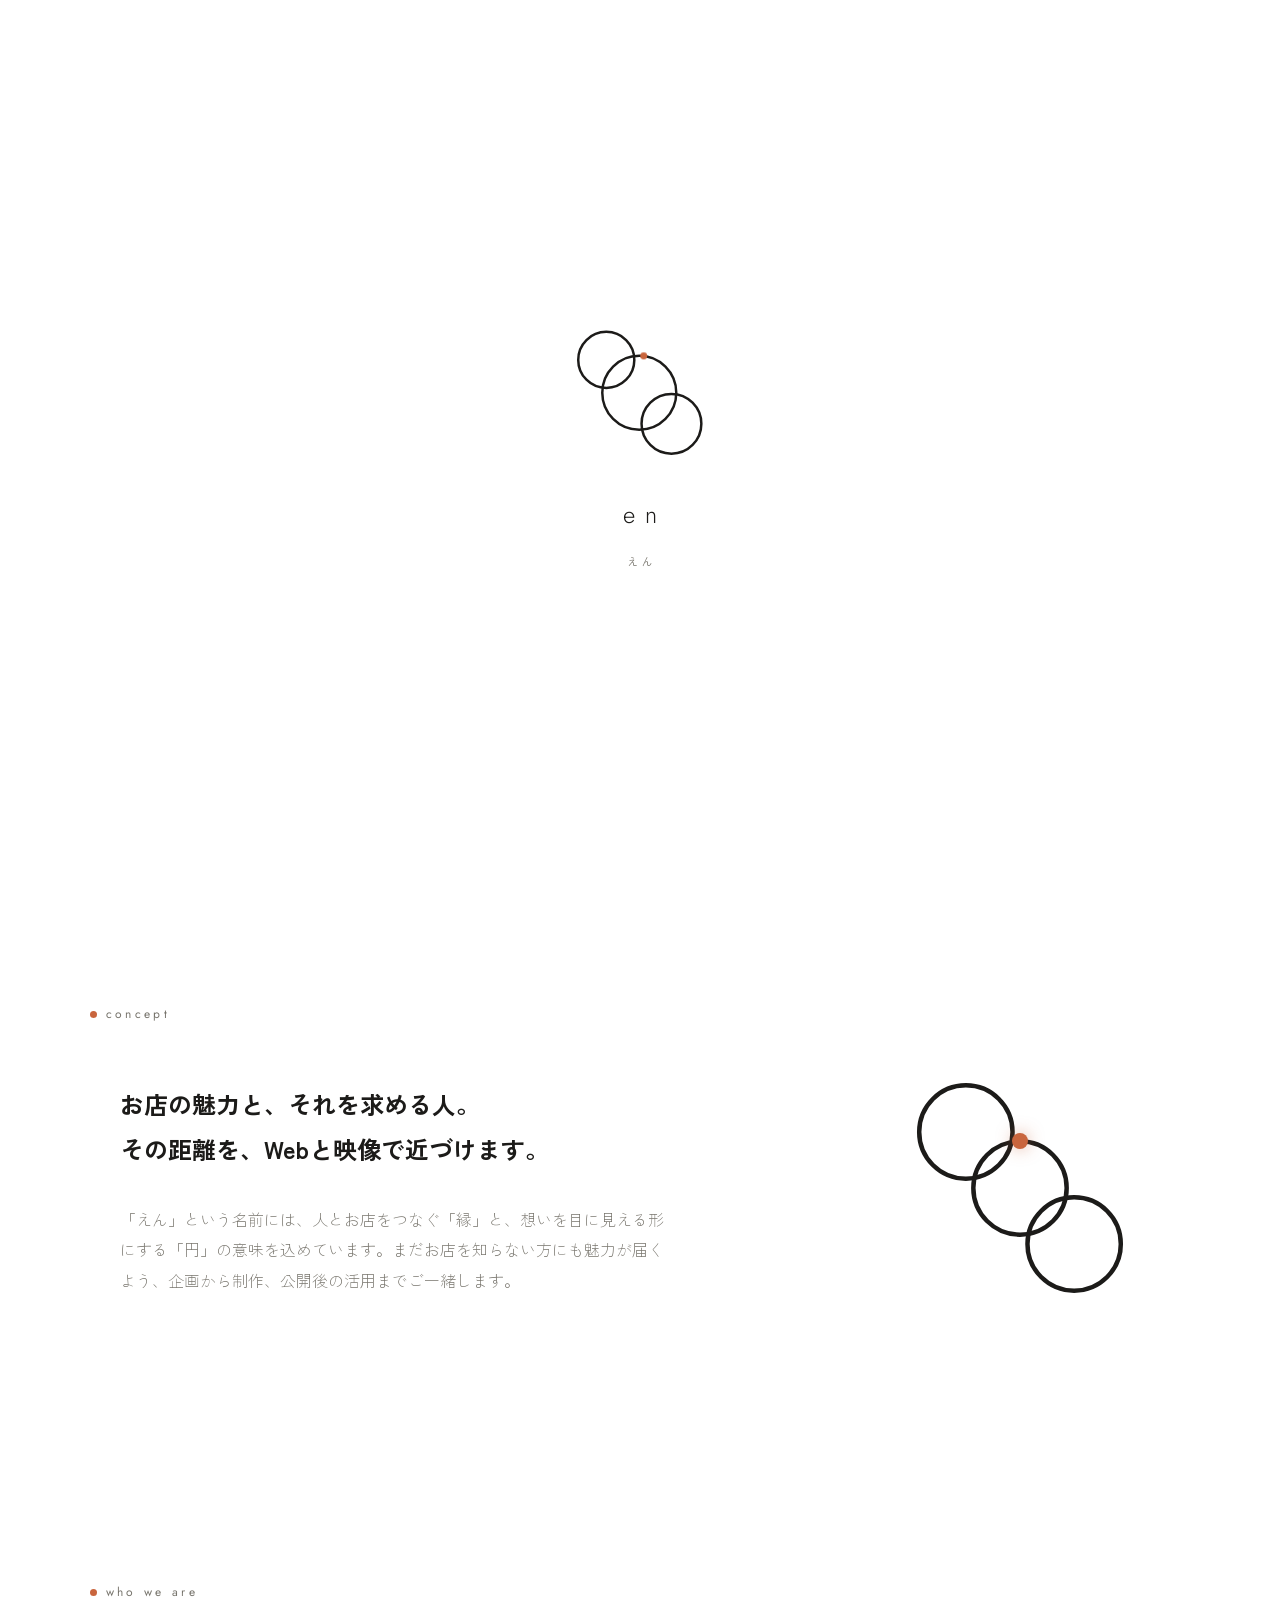
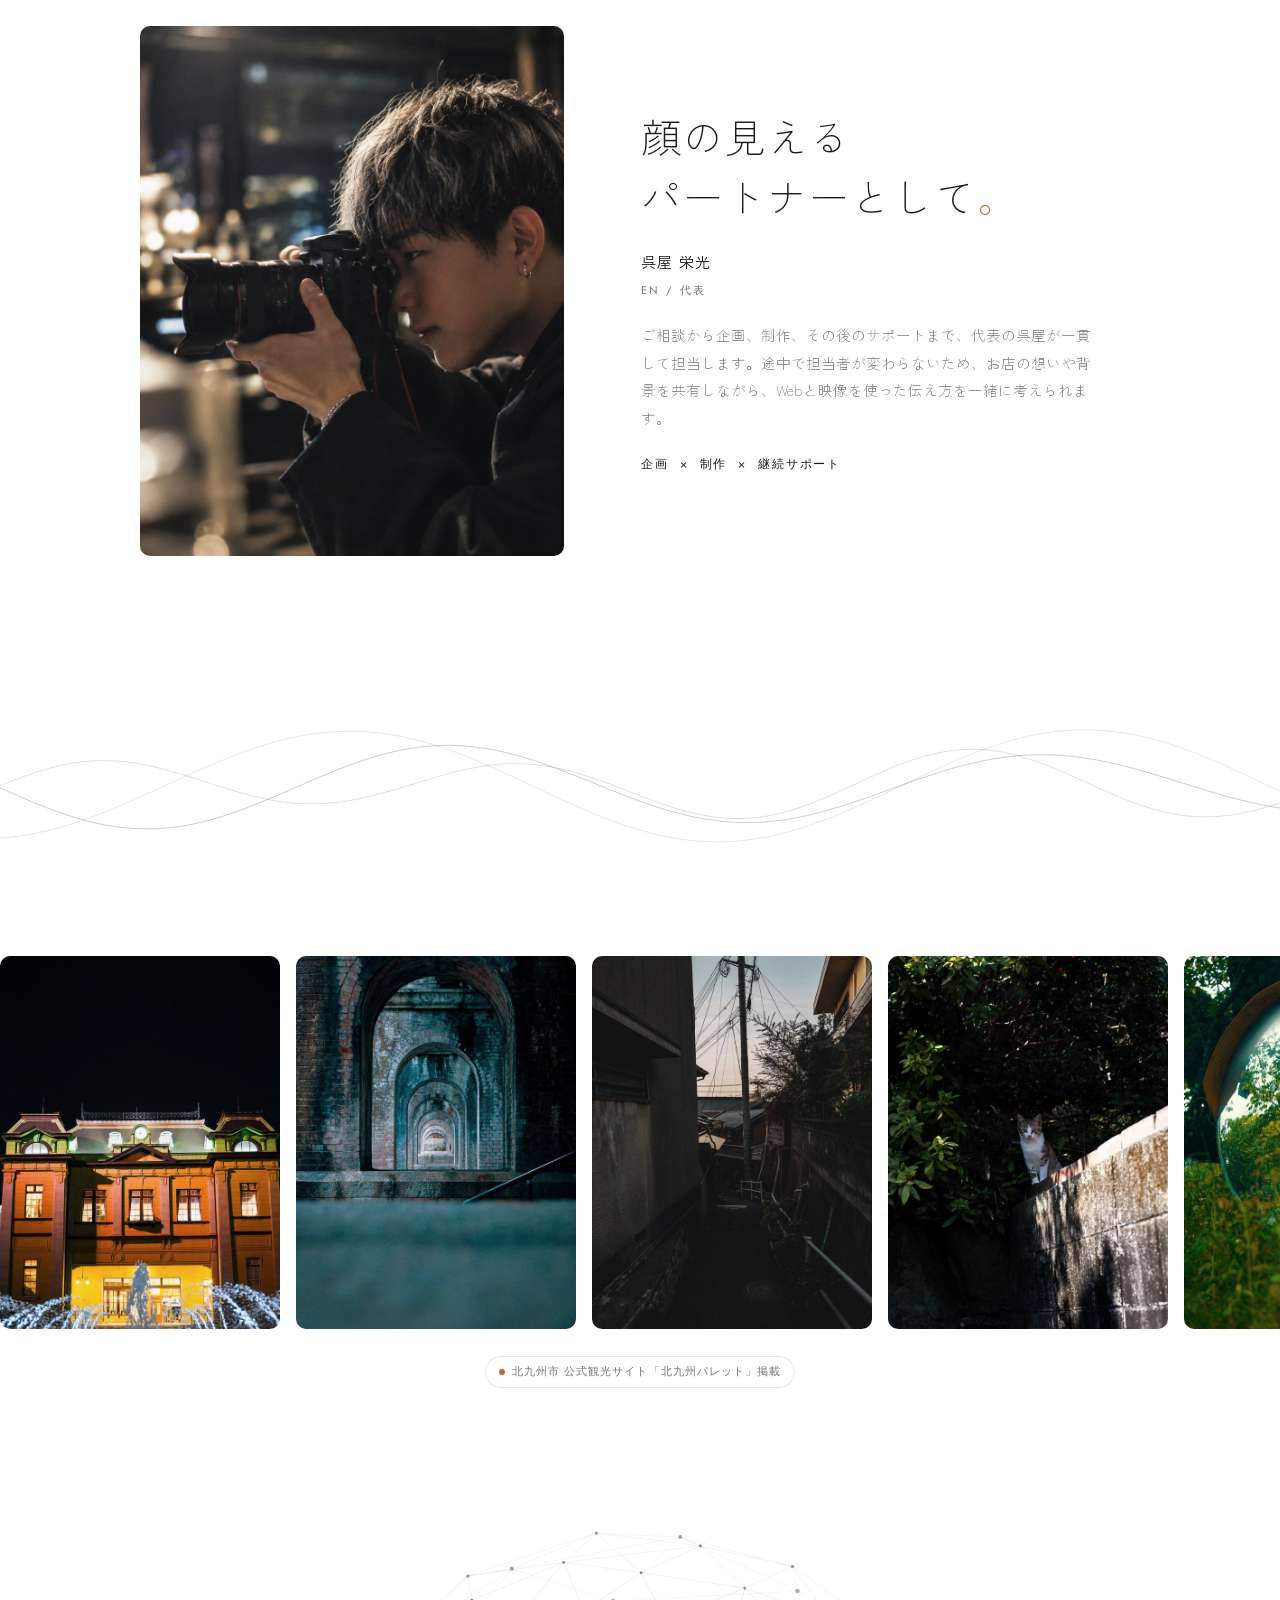
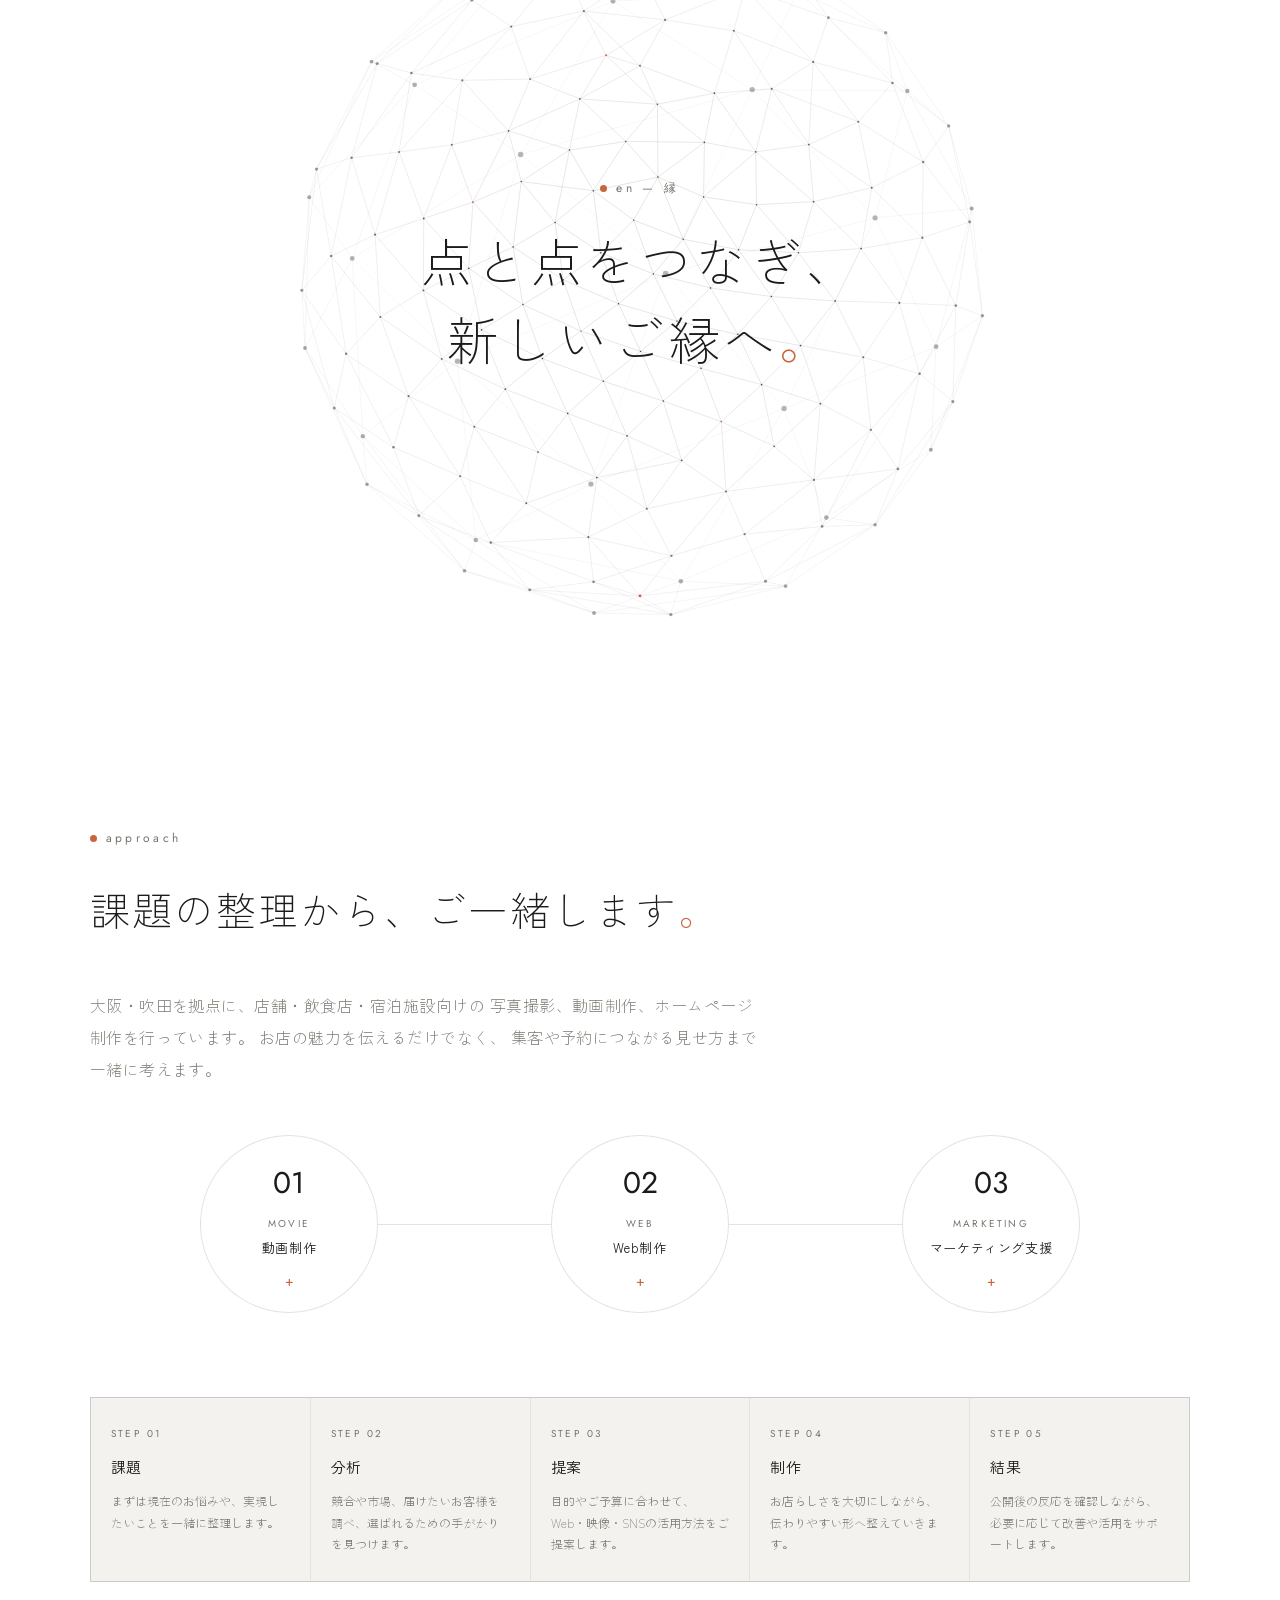
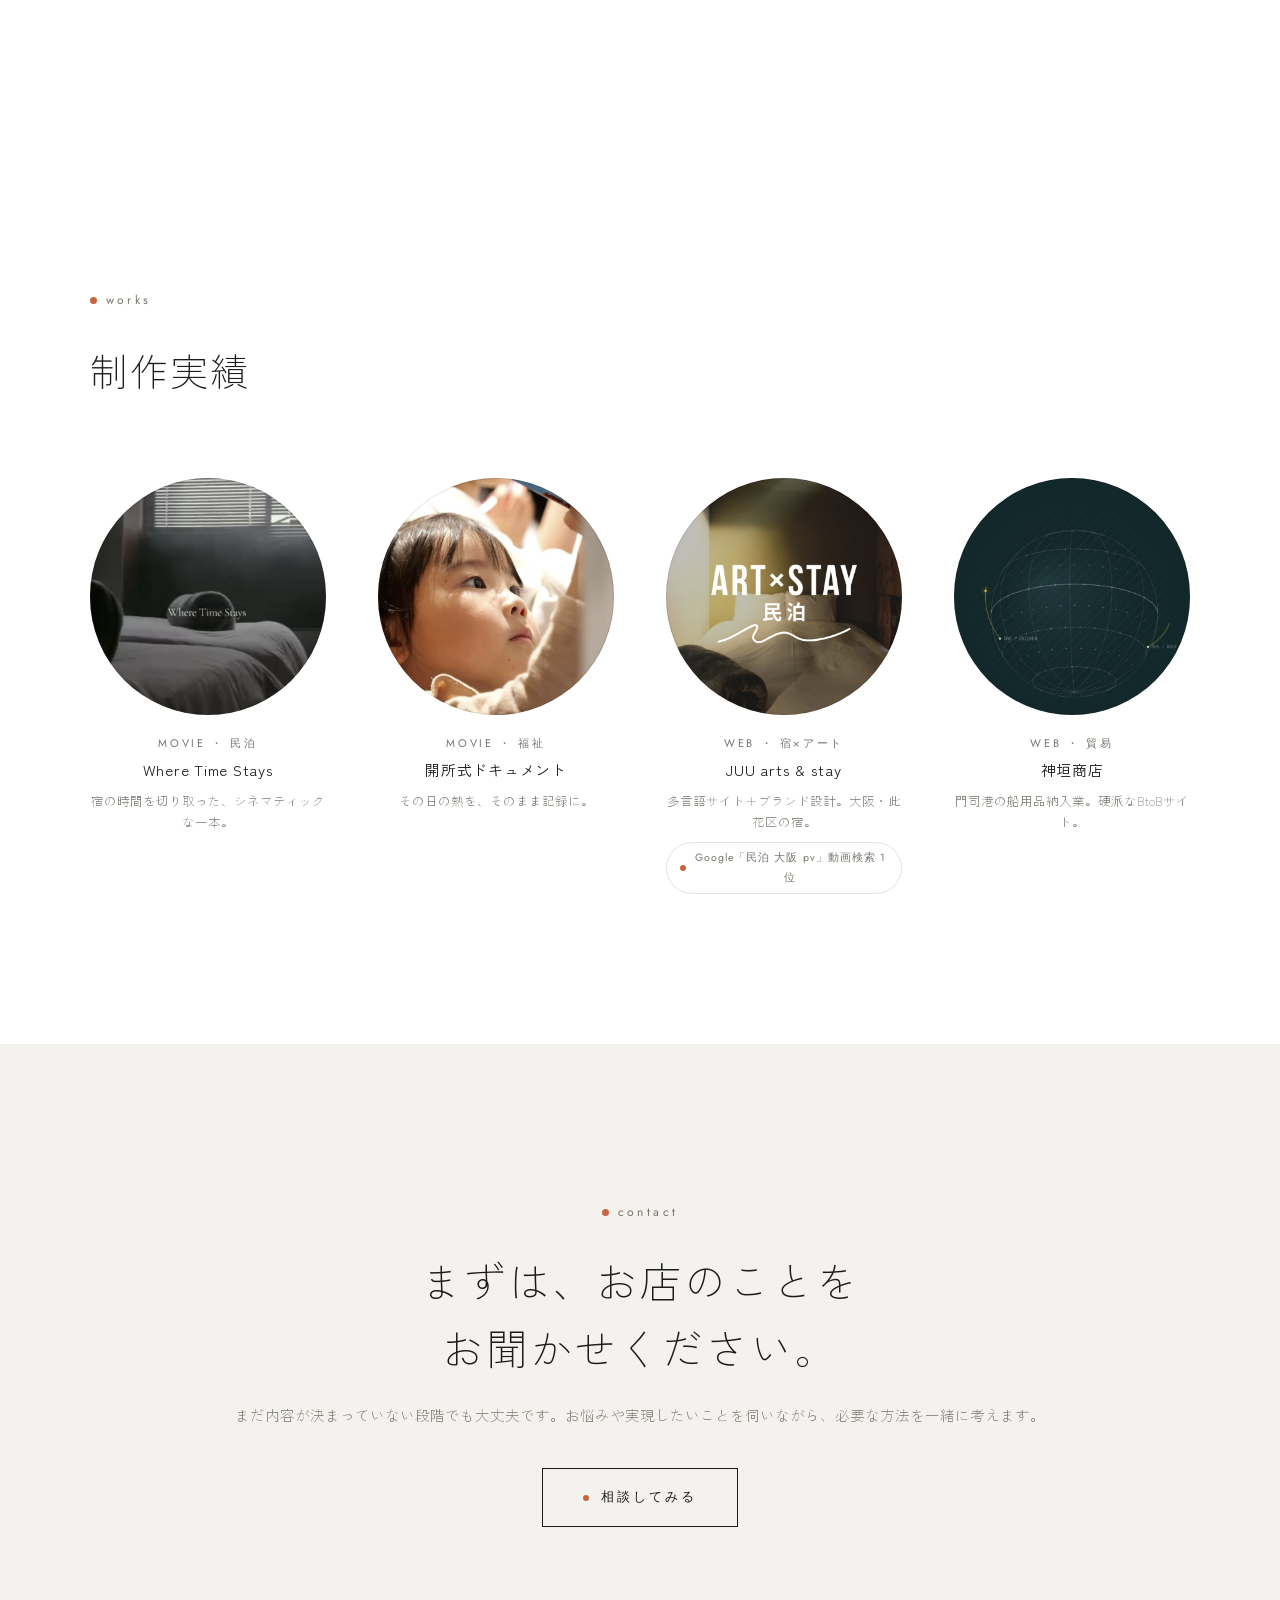
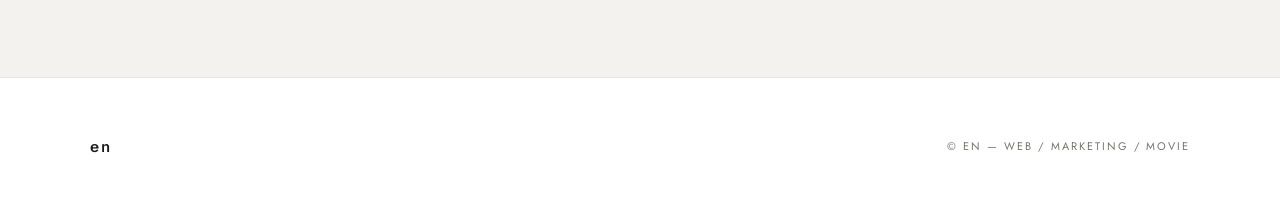
==== index.html @ ac433c4d "Remove canonical link from index.html Removed the canonical link from the HTML head." ====
<!DOCTYPE html>
<html lang="ja">
<head>
  <meta charset="UTF-8">
  <meta name="viewport" content="width=device-width, initial-scale=1.0">


<title>大阪の写真撮影・動画制作・Web制作｜えん</title>
<meta name="description" content="大阪・吹田を拠点に、店舗・飲食店・宿泊施設向けの写真撮影、動画制作、ホームページ制作を提供。企画から制作、集客につながるWeb・SNSの活用までサポートします。">
  <link rel="canonical" href="https://hello-en.com/">

  <!-- ▼ タブ・ホーム画面に出るアイコン（ロゴの円） -->
  <link rel="icon" href="favicon.ico" sizes="any">
  <link rel="icon" href="favicon.svg" type="image/svg+xml">
  <link rel="apple-touch-icon" href="apple-touch-icon.png">

  <!-- ▼ Google Fonts（Jost＝英字用 / Zen Kaku Gothic New＝日本語用）-->
  <link rel="preconnect" href="https://fonts.googleapis.com">
  <link rel="preconnect" href="https://fonts.gstatic.com" crossorigin>
  <link href="https://fonts.googleapis.com/css2?family=Jost:wght@300;400;500&family=Zen+Kaku+Gothic+New:wght@300;400;500&display=swap" rel="stylesheet">
  <link rel="stylesheet" href="css/style.css">
</head>

<body>

  <div class="op" id="op">
    <div class="op__inner">
      <svg class="op__mark" viewBox="-6 -6 264 261" aria-hidden="true">
        <circle class="op__c op__c1" cx="58.29"  cy="58.07"  r="56.30"/>
        <circle class="op__c op__c2" cx="124.54" cy="124.07" r="74.28"/>
        <circle class="op__c op__c3" cx="189.14" cy="186.35" r="60.03"/>
        <circle class="op__dot" cx="133.5" cy="50" r="7"/>
      </svg>
      <div class="op__name">en</div>
      <div class="op__jp">えん</div>
    </div>
  </div>


  <header class="nav" id="nav">
    <a href="#top" class="nav__brand">en</a>

    <!-- スマホ用のメニュー開閉ボタン（PCでは非表示）-->
    <button class="nav__toggle" id="toggle" aria-label="メニュー" aria-expanded="false">
      <svg viewBox="0 0 24 24" fill="none" stroke="currentColor" stroke-width="1.3">
        <path d="M3 7h18M3 12h18M3 17h18"/>
      </svg>
    </button>


    <nav class="nav__links" id="links">
      <a href="#top">Top</a>
      <a href="movie.html">Movie</a>
      <a href="web.html">Web</a>
      <a href="#works">Works</a>
      <a href="contact.html">Contact</a>
    </nav>
  </header>


  <section class="hero" id="top">
    <div class="hero__bg">

      <video class="hero__video" autoplay muted loop playsinline
             poster="img/poster.jpg" aria-label="山と霧の映像">
        <source src="en-bg.mp4" type="video/mp4">
      </video>

      <!-- 動画の上に敷く白レイヤー（濃さは style.css の --veil-* で調整）-->
      <div class="hero__scrim"></div>
    </div>

    <!-- ロゴの後ろにうっすら白い光を置いて、文字を読みやすくしています -->
    <div class="hero__veil" aria-hidden="true"></div>

    <!-- 中央のロゴとキャッチ -->
    <div class="hero__center">
      <img class="hero__logo" src="img/logo.png" alt="えん ロゴ">
      <div class="hero__tag">WEB<b>/</b>MARKETING<b>/</b>MOVIE</div>
    </div>

    <!-- 下部のスクロール案内（縦書き＋線を下りる点）-->
    <a class="hero__scroll" href="#concept" aria-label="下へスクロール">
      <span>Scroll Down</span><i aria-hidden="true"></i>
    </a>
  </section>



  <section class="sec concept reveal" id="concept">
    <span class="ey">concept</span>
    <div class="concept__grid">


      <div class="concept__inner">
        <h1>お店の魅力と、それを求める人。<br>その距離を、Webと映像で近づけます<span class="dot">。</span></h1>
        <p>「えん」という名前には、人とお店をつなぐ「縁」と、想いを目に見える形にする「円」の意味を込めています。まだお店を知らない方にも魅力が届くよう、企画から制作、公開後の活用までご一緒します。</p>
      </div>


      <div class="cmotif" aria-hidden="true">
        <svg class="cmotif__rings" viewBox="0 0 120 120" fill="none">
          <circle cx="31" cy="30" r="25" stroke="#1c1b19" stroke-width="2.4"/>
          <circle cx="60" cy="60" r="25" stroke="#1c1b19" stroke-width="2.4"/>
          <circle cx="89" cy="90" r="25" stroke="#1c1b19" stroke-width="2.4"/>
        </svg>
        <div class="cmotif__orbit"><span class="cmotif__sat"></span></div>
      </div>

    </div>
  </section>



  <section class="sec about reveal" id="about">
    <span class="ey">who we are</span>
    <div class="about__grid">
      <div class="about__photo"><img src="img/portrait.jpg" alt="えん 代表 呉屋栄光"></div>
      <div class="about__body">
        <h2>顔の見える<br>パートナーとして<span class="dot">。</span></h2>
        <div class="about__name">呉屋 栄光<small>en / 代表</small></div>
        <p>ご相談から企画、制作、その後のサポートまで、代表の呉屋が一貫して担当します。途中で担当者が変わらないため、お店の想いや背景を共有しながら、Webと映像を使った伝え方を一緒に考えられます。</p>
        <div class="about__tag">企画 &nbsp;×&nbsp; 制作 &nbsp;×&nbsp; 継続サポート</div>
      </div>
    </div>
  </section>



  <div class="wave" aria-hidden="true">
    <canvas class="wave__canvas"></canvas>
  </div>



  <section class="marquee" aria-label="制作の風景">
    <div class="marquee__track">
      <!-- 1周目 -->
      <div class="marquee__item"><img src="img/g1.jpg" alt=""></div>
      <div class="marquee__item"><img src="img/g2.jpg" alt=""></div>
      <div class="marquee__item"><img src="img/g3.jpg" alt=""></div>
      <div class="marquee__item"><img src="img/g4.jpg" alt=""></div>
      <div class="marquee__item"><img src="img/g5.jpg" alt=""></div>
      <div class="marquee__item"><img src="img/g6.jpg" alt=""></div>
      <!-- 2周目（1周目と同じ並び。繋ぎ目を消すため）-->
      <div class="marquee__item" aria-hidden="true"><img src="img/g1.jpg" alt=""></div>
      <div class="marquee__item" aria-hidden="true"><img src="img/g2.jpg" alt=""></div>
      <div class="marquee__item" aria-hidden="true"><img src="img/g3.jpg" alt=""></div>
      <div class="marquee__item" aria-hidden="true"><img src="img/g4.jpg" alt=""></div>
      <div class="marquee__item" aria-hidden="true"><img src="img/g5.jpg" alt=""></div>
      <div class="marquee__item" aria-hidden="true"><img src="img/g6.jpg" alt=""></div>
    </div>
    <p class="marquee__note"><span class="badge">北九州市 公式観光サイト「北九州パレット」掲載</span></p>
  </section>



  <section class="orb" id="orb">
    <canvas class="orb__canvas" id="globe-canvas" aria-hidden="true"></canvas>
    <div class="orb__copy">
      <span class="ey">en — 縁</span>
      <h2>点と点をつなぎ、<br>新しいご縁へ<span class="dot">。</span></h2>
    </div>
  </section>



  <section class="sec approach" id="service">
    <span class="ey">approach</span>
    <h2 class="approach__title">課題の整理から、ご一緒します<span class="dot">。</span></h2>
<p class="approach__lead">
  大阪・吹田を拠点に、店舗・飲食店・宿泊施設向けの
  写真撮影、動画制作、ホームページ制作を行っています。
  お店の魅力を伝えるだけでなく、
  集客や予約につながる見せ方まで一緒に考えます。
</p>
    <div class="nodes">
      <span class="nodes__dot" aria-hidden="true"></span>
      <a class="node reveal" href="movie.html">
        <span class="node__num">01</span><span class="node__cat">Movie</span>
        <span class="node__jp">動画制作</span><span class="node__plus">+</span>
      </a>
      <a class="node reveal" href="web.html">
        <span class="node__num">02</span><span class="node__cat">Web</span>
        <span class="node__jp">Web制作</span><span class="node__plus">+</span>
      </a>
      <a class="node reveal" href="web.html#strategy">
        <span class="node__num">03</span><span class="node__cat">Marketing</span>
        <span class="node__jp">マーケティング支援</span><span class="node__plus">+</span>
      </a>
    </div>

    <ol class="steps">
      <li class="step reveal"><div class="n">STEP 01</div><h4>課題</h4><p>まずは現在のお悩みや、実現したいことを一緒に整理します。</p></li>
      <li class="step reveal"><div class="n">STEP 02</div><h4>分析</h4><p>競合や市場、届けたいお客様を調べ、選ばれるための手がかりを見つけます。</p></li>
      <li class="step reveal"><div class="n">STEP 03</div><h4>提案</h4><p>目的やご予算に合わせて、Web・映像・SNSの活用方法をご提案します。</p></li>
      <li class="step reveal"><div class="n">STEP 04</div><h4>制作</h4><p>お店らしさを大切にしながら、伝わりやすい形へ整えていきます。</p></li>
      <li class="step reveal"><div class="n">STEP 05</div><h4>結果</h4><p>公開後の反応を確認しながら、必要に応じて改善や活用をサポートします。</p></li>
    </ol>
  </section>


  <section class="sec works" id="works">
    <div class="works__head">
      <div>
        <span class="ey">works</span>
        <h2>制作実績</h2>
      </div>
    </div>

    <div class="works__grid">

      <a class="work reveal" href="https://www.instagram.com/reel/DYZbCiRS4nU/" target="_blank" rel="noopener">
        <div class="work__circle"><img src="img/work-minpaku.jpg" alt="民泊のプロモーション動画"></div>
        <div class="work__cat">Movie ・ 民泊</div>
        <div class="work__name">Where Time Stays</div>
        <div class="work__desc">宿の時間を切り取った、シネマティックな一本。</div>
      </a>

      <a class="work reveal" href="https://youtu.be/qF0RYDnBKLI" target="_blank" rel="noopener">
        <div class="work__circle"><img src="img/work-welfare.jpg" alt="福祉事業所の開所式ドキュメント"></div>
        <div class="work__cat">Movie ・ 福祉</div>
        <div class="work__name">開所式ドキュメント</div>
        <div class="work__desc">その日の熱を、そのまま記録に。</div>
      </a>

      <!-- ↓ 公開サイトのURLに書き換え -->
      <a class="work reveal" href="works/juu/index.html" target="_blank" rel="noopener">
        <div class="work__circle"><img src="img/work-juu.jpg" alt="JUU arts & stay のWebサイト"></div>
        <div class="work__cat">Web ・ 宿×アート</div>
        <div class="work__name">JUU arts &amp; stay</div>
        <div class="work__desc">多言語サイト＋ブランド設計。大阪・此花区の宿。</div>
        <div class="badge">Google「民泊 大阪 pv」動画検索 1位</div>
      </a>

      <!-- 実案件ページ（en-site内 works/ に収録）-->
      <a class="work reveal" href="works/kamigaki/index.html" target="_blank" rel="noopener">
        <div class="work__circle"><img src="img/work-kamigaki.jpg" alt="神垣商店のWebサイト"></div>
        <div class="work__cat">Web ・ 貿易</div>
        <div class="work__name">神垣商店</div>
        <div class="work__desc">門司港の船用品納入業。硬派なBtoBサイト。</div>
      </a>

    </div>
  </section>



  <section class="sec contact" id="contact">
    <span class="ey" style="justify-content:center">contact</span>
    <h2>まずは、お店のことを<br>お聞かせください。</h2>
    <p>まだ内容が決まっていない段階でも大丈夫です。お悩みや実現したいことを伺いながら、必要な方法を一緒に考えます。</p>
    <a class="cbtn" href="contact.html"><i aria-hidden="true"></i>相談してみる</a>
  </section>



  <footer class="foot">
    <span class="foot__brand">en</span>
    <small>© en — web / marketing / movie</small>
  </footer>


  <!-- ▼ 動き（メニュー・スクロール演出・動画再生）はすべて js/script.js -->
  <script src="js/script.js"></script>

  <!-- ページトップへ戻る（少しスクロールすると右下に出ます）-->
  <a href="#top" id="page-top" aria-label="ページの先頭へ戻る">
    <svg viewBox="0 0 24 24" aria-hidden="true"><path d="M12 19V5M5 12l7-7 7 7"/></svg>
  </a>

  <script src="js/motion.js"></script>

</body>
</html>
---- css/style.css ----
@charset "utf-8";
/* =========================================================
   えん en — スタイルシート（見た目の設定）

   ◆ まず触るならここ → 下の「2. 変数」ブロック
     色・余白・白レイヤーの濃さを、数値ひとつで全体に反映できます。
   ========================================================= */


/* ---------------------------------------------------------
   1. リセット（ブラウザごとの初期の余白などを揃える）
   --------------------------------------------------------- */
*, *::before, *::after {
  margin: 0;
  padding: 0;
  box-sizing: border-box;   /* 幅の計算に余白・線を含める（レイアウトが崩れにくい）*/
}
html { scroll-behavior: smooth; }          /* メニューをクリックした時ぬるっと移動 */
body { -webkit-font-smoothing: antialiased; overflow-x: hidden; }
img, video { display: block; max-width: 100%; }
a { color: inherit; text-decoration: none; }


/* ---------------------------------------------------------
   2. 変数（色・フォント・調整ノブ）★ここを変えると全体が変わる
   --------------------------------------------------------- */
:root {
  /* 色 */
  --ink:    #1c1b19;              /* 文字の黒（少し温かい黒）*/
  --muted:  #77746c;              /* 補足テキストの灰色 */
  --paper:  #ffffff;              /* 白い背景 */
  --mist:   #f3f2ee;             /* うすいベージュ（セクションの背景）*/
  --accent: #c9653d;             /* ロゴの柿色（アクセント。サイトで1色だけ使う）*/
  --line:   rgba(28,27,25,.12);  /* 細い区切り線の色 */

  /* フォント */
  --jp: "Zen Kaku Gothic New", system-ui, sans-serif;  /* 日本語 */
  --lt: "Jost", system-ui, sans-serif;                 /* 英字（細くて上品）*/

  /* ヒーロー動画の上に敷く「白レイヤー」の濃さ（0〜1。上げるほど白く霞む）*/
  --veil-edge: .58;   /* 画面の上下（メニュー・スクロール付近を白く）*/
  --veil-mid:  .24;   /* 画面の中央（映像を見せたいので薄め）*/

  --nav-h: 76px;      /* ヘッダーの高さ */
}

/* 本文の基本設定 */
body {
  font-family: var(--jp);
  color: var(--ink);
  background: var(--paper);
  line-height: 1.9;
}


/* ---------------------------------------------------------
   3. ヘッダー（メニュー）
      通常は透明。スクロールすると .is-solid が付いて白帯になる（script.js）
   --------------------------------------------------------- */
.nav {
  position: fixed; inset: 0 0 auto 0;   /* 画面上部に固定 */
  height: var(--nav-h);
  z-index: 50;
  display: flex; align-items: center; justify-content: space-between;
  padding: 0 clamp(20px, 5vw, 56px);    /* 左右の余白（画面幅に応じて変化）*/
  transition: background .5s ease, box-shadow .5s ease;
}
.nav.is-solid {                          /* スクロール後の白帯 */
  background: rgba(255,255,255,.92);
  box-shadow: 0 1px 0 var(--line);
  backdrop-filter: blur(8px);
}
.nav__brand {
  font-family: var(--lt);
  font-weight: 500; font-size: 19px; letter-spacing: .14em;
}
.nav__links { display: flex; align-items: center; gap: clamp(20px, 3vw, 40px); }
.nav__links a {
  font-family: var(--lt);
  font-size: 12.5px; letter-spacing: .18em; text-transform: uppercase;
  position: relative; padding: 6px 0;
}
/* リンクにマウスを乗せると柿色の下線が伸びる */
.nav__links a::after {
  content: ""; position: absolute; left: 0; bottom: 0;
  width: 0; height: 1px; background: var(--accent);
  transition: width .35s ease;
}
.nav__links a:hover::after,
.nav__links a:focus-visible::after { width: 100%; }

/* スマホ用メニューボタン（PCでは非表示。実際の表示切替は一番下の @media）*/
.nav__toggle {
  display: none; background: none; border: 0; cursor: pointer;
  color: var(--ink); width: 30px; height: 30px;
}
.nav__toggle svg { width: 26px; height: 26px; }


/* ---------------------------------------------------------
   4. ヒーロー（全画面の動画エリア）
   --------------------------------------------------------- */
.hero {
  position: relative;
  height: 100svh; min-height: 560px;    /* 画面の高さいっぱい */
  display: flex; align-items: center; justify-content: center;
  overflow: hidden;                     /* はみ出した動画を切り取る */
}
/* 背景の入れ物。動画が出るまでは poster.jpg を表示 */
.hero__bg {
  position: absolute; inset: 0; z-index: 0; overflow: hidden;
  background: url("../img/poster.jpg") center / cover no-repeat;
}
/* 動画を画面いっぱいにカバー */
.hero__video {
  position: absolute; inset: 0;
  width: 100%; height: 100%;
  object-fit: cover;                    /* 縦横比を保ったまま画面を覆う */
}
/* ★動画の上に敷く白レイヤー。上下を強め・中央を薄めにして映像を見せる
   → 濃さは :root の --veil-edge / --veil-mid で調整 */
.hero__scrim {
  position: absolute; inset: 0; z-index: 2; pointer-events: none;
  background: linear-gradient(180deg,
    rgba(255,255,255, var(--veil-edge)) 0%,
    rgba(255,255,255, var(--veil-mid))  42%,
    rgba(255,255,255, var(--veil-mid))  58%,
    rgba(255,255,255, var(--veil-edge)) 100%);
}
/* ロゴの後ろのうっすら白い光（文字を読みやすく）*/
.hero__veil {
  position: absolute; z-index: 1;
  width: min(760px, 88vw); height: min(760px, 88vw);
  background: radial-gradient(circle,
    rgba(255,255,255,.72) 0%, rgba(255,255,255,.34) 42%, rgba(255,255,255,0) 68%);
}
.hero__center { position: relative; z-index: 2; text-align: center; padding: 0 24px; }

/* ロゴ（読み込み時にふわっと上へ出る）*/
.hero__logo {
  width: clamp(112px, 15vw, 148px);
  display: block; margin: 0 auto 26px;
  opacity: 0; transform: translateY(14px);
  animation: rise 1.2s .25s cubic-bezier(.2,.7,.2,1) forwards;
}
/* キャッチコピー */
.hero__tag {
  font-family: var(--lt); font-weight: 300;
  font-size: clamp(12px, 1.5vw, 14px); letter-spacing: .5em;
  padding-left: .5em;                   /* letter-spacing の分だけ中央に寄せ直す */
  opacity: 0; transform: translateY(14px);
  animation: rise 1.2s .5s cubic-bezier(.2,.7,.2,1) forwards;
}
.hero__tag b { font-weight: 300; color: var(--accent); margin: 0 .15em; } /* 区切りの「/」だけ柿色 */
@keyframes rise { to { opacity: 1; transform: translateY(0); } }

/* 下部の SCROLL 表示（線の中を柿色の点が流れる）*/
/* スクロール案内。縦書きの文字の下に線を引き、点が上から下へ落ちていきます。
   中央に戻したい場合は left/bottom を
   left:50%; bottom:0; transform:translateX(-50%); に変えてください。 */
.hero__scroll {
  position: absolute;
  left: clamp(20px, 5vw, 58px);
  bottom: 0;
  z-index: 2;
  display: flex; flex-direction: column; align-items: center;
  gap: 14px;
  color: var(--ink);
}
.hero__scroll span {
  font-family: var(--lt);
  font-weight: 300;
  font-size: 11px;
  letter-spacing: .24em;
  writing-mode: vertical-rl;       /* 縦書き */
  text-orientation: mixed;
}
/* 線 */
.hero__scroll i {
  width: 1px;
  height: 96px;
  display: block;
  position: relative;
  background: var(--line);
}
/* 線を下りていく点 */
.hero__scroll i::before {
  content: "";
  position: absolute;
  top: 0; left: 50%;
  width: 5px; height: 5px;
  border-radius: 50%;
  background: var(--ink);
  animation: scrollDot 2.8s cubic-bezier(.65,0,.35,1) infinite;
}
@keyframes scrollDot {
  0%        { transform: translate(-50%, 0);    opacity: 0; }
  12%       { opacity: 1; }
  78%       { opacity: 1; }
  100%      { transform: translate(-50%, 96px); opacity: 0; }
}

@media (max-width: 720px) {
  .hero__scroll { gap: 10px; }
  .hero__scroll i { height: 64px; }
  .hero__scroll span { font-size: 10px; }
  @keyframes scrollDot {
    0%   { transform: translate(-50%, 0);    opacity: 0; }
    12%  { opacity: 1; }
    78%  { opacity: 1; }
    100% { transform: translate(-50%, 64px); opacity: 0; }
  }
}

/* 動きを減らす設定のときは点を止める */
@media (prefers-reduced-motion: reduce) {
  .hero__scroll i::before { animation: none; opacity: 1; }
}


/* ---------------------------------------------------------
   5. 各セクション共通の余白と、小さな見出し（eyebrow）
   --------------------------------------------------------- */
.sec { padding: clamp(88px,13vw,150px) clamp(22px,7vw,120px); }

/* 「concept」などの小見出し。先頭の丸はロゴの柿色の点を再利用 */
.ey {
  font-family: var(--lt); font-size: 12px; letter-spacing: .28em;
  color: var(--muted); text-transform: lowercase;
  display: inline-flex; align-items: center; gap: 9px; margin-bottom: 22px;
}
.ey::before {
  content: ""; width: 7px; height: 7px; border-radius: 50%;
  background: var(--accent); flex: none;
}

/* スクロールで「下から＋じわっと（ぼかし）」出てくる演出（script.js が .in を付ける）
   ・ぼかしの量 → blur(6px) / 速さ → 1.1s */
.reveal { opacity: 0; transform: translateY(16px) scale(1.01); filter: blur(6px);
  transition: opacity 1.1s ease, transform 1.1s cubic-bezier(.2,.7,.2,1), filter 1.1s ease; }
.reveal.in { opacity: 1; transform: none; filter: blur(0); }


/* ---------------------------------------------------------
   6. コンセプト
   --------------------------------------------------------- */
.concept { position: relative; background: var(--paper); overflow: hidden; padding-block: clamp(64px,8vw,96px); }
.concept__rings {                        /* 背景にうっすら重なる円 */
  position: absolute; right: -140px; top: 50%; transform: translateY(-50%);
  width: 520px; opacity: .06; pointer-events: none;
}
.concept__inner { position: relative; max-width: 760px; }
.concept h2 {
  font-weight: 300; font-size: clamp(22px,3.4vw,34px);
  line-height: 1.65; letter-spacing: .04em;
}
.concept h2 .dot { color: var(--accent); }   /* 文末の「。」だけ柿色 */
.concept p {
  margin-top: 32px; max-width: 34em;
  color: var(--muted); font-weight: 300; font-size: clamp(14px,1.6vw,16px);
}


/* ---------------------------------------------------------
   7. サービス（3列）
   --------------------------------------------------------- */
.service { background: var(--mist); }
.service__grid {
  display: grid; margin-top: 14px;
  grid-template-columns: repeat(auto-fit, minmax(230px, 1fr));  /* 幅が狭いと自動で縦積み */
  gap: clamp(30px,4vw,64px);
}
.svc__ring { width: 46px; height: 46px; margin-bottom: 22px; }
.svc__ring circle { fill: none; stroke: var(--ink); stroke-width: 1.4; }
.svc__ring .a { stroke: var(--accent); }     /* 重なる2つ目の円だけ柿色 */
.svc h3 { font-weight: 400; font-size: 19px; letter-spacing: .06em; margin-bottom: 6px; }
.svc h3 small {
  font-family: var(--lt); display: block; font-size: 11px; letter-spacing: .24em;
  color: var(--muted); text-transform: uppercase; margin-bottom: 9px; font-weight: 400;
}
.svc p { color: var(--muted); font-weight: 300; font-size: 14.5px; }


/* ---------------------------------------------------------
   8. 制作実績（円形サムネイル）
   --------------------------------------------------------- */
.works { background: var(--paper); }
.works__head { display: flex; align-items: flex-end; justify-content: space-between; flex-wrap: wrap; gap: 16px; }
.works h2 { font-weight: 300; font-size: clamp(24px,4vw,38px); letter-spacing: .06em; }
.works__grid {
  display: grid; margin-top: clamp(44px,6vw,72px);
  grid-template-columns: repeat(auto-fit, minmax(210px, 1fr));
  gap: clamp(26px,4vw,52px);
}
.work { text-align: center; display: block; color: inherit; }
.work__circle {                          /* 正方形の画像を丸く切り抜く */
  position: relative; width: 100%; aspect-ratio: 1; border-radius: 50%; overflow: hidden;
  background: var(--mist);
}
.work__circle::after {                   /* 円のふちに細い線 */
  content: ""; position: absolute; inset: 0; border-radius: 50%;
  box-shadow: inset 0 0 0 1px var(--line);
}
.work__circle img {
  width: 100%; height: 100%; object-fit: cover;
  filter: grayscale(.28);                /* 通常は少しモノトーン */
  transition: transform .8s ease, filter .8s ease;
}
.work:hover .work__circle img { transform: scale(1.06); filter: grayscale(0); } /* ホバーで色が戻り拡大 */
.work__cat  { margin-top: 18px; font-family: var(--lt); font-size: 11px; letter-spacing: .24em; text-transform: uppercase; color: var(--muted); }
.work__name { font-size: 15px; letter-spacing: .05em; margin-top: 3px; }
.work__desc { font-size: 12.5px; color: var(--muted); font-weight: 300; margin-top: 5px; line-height: 1.7; }


/* ---------------------------------------------------------
   9. お問い合わせ
   --------------------------------------------------------- */
.contact { background: var(--mist); text-align: center; }
.contact h2 { font-weight: 300; font-size: clamp(24px,4.4vw,42px); line-height: 1.6; letter-spacing: .05em; }
.contact p { color: var(--muted); font-weight: 300; margin-top: 20px; font-size: 14.5px; }
/* ボタン：ホバーで柿色が左から満ちる */
.cbtn {
  display: inline-flex; align-items: center; gap: 12px; margin-top: 40px;
  padding: 16px 40px; border: 1px solid var(--ink);
  font-family: var(--lt); font-size: 13px; letter-spacing: .22em; text-transform: uppercase;
  position: relative; transition: .4s ease;
}
.cbtn::before {
  content: ""; position: absolute; inset: 0; z-index: -1;
  background: var(--accent); transform: scaleX(0); transform-origin: left;
  transition: transform .45s cubic-bezier(.2,.7,.2,1);
}
.cbtn:hover { color: #fff; border-color: var(--accent); }
.cbtn:hover::before { transform: scaleX(1); }
.cbtn i { width: 6px; height: 6px; border-radius: 50%; background: var(--accent); transition: background .4s; }
.cbtn:hover i { background: #fff; }


/* ---------------------------------------------------------
   10. フッター
   --------------------------------------------------------- */
.foot {
  background: var(--paper); border-top: 1px solid var(--line);
  padding: 52px clamp(22px,7vw,120px);
  display: flex; align-items: center; justify-content: space-between; flex-wrap: wrap; gap: 20px;
}
.foot__brand { font-family: var(--lt); font-weight: 500; font-size: 17px; letter-spacing: .14em; }
.foot small { font-family: var(--lt); font-size: 11px; letter-spacing: .18em; color: var(--muted); text-transform: uppercase; }


/* ---------------------------------------------------------
   11. スマホ表示（画面幅 720px 以下）
   --------------------------------------------------------- */
@media (max-width: 720px) {
  .nav__toggle { display: block; }        /* メニューボタンを表示 */
  .nav__links {                            /* リンクは上から降りてくる開閉式に */
    position: fixed; inset: var(--nav-h) 0 auto 0;
    flex-direction: column; gap: 0;
    background: rgba(255,255,255,.97); backdrop-filter: blur(10px);
    max-height: 0; overflow: hidden; transition: max-height .45s ease;
    box-shadow: 0 1px 0 var(--line);
  }
  .nav__links.open { max-height: 320px; }  /* script.js が .open を付けると開く */
  .nav__links a { width: 100%; text-align: center; padding: 18px 0; border-top: 1px solid var(--line); }
  .nav__links a::after { display: none; }
  .concept__rings { opacity: .05; right: -180px; }
}


/* ---------------------------------------------------------
   12. 「視差効果を減らす」設定のユーザーには動きを止める（配慮）
   --------------------------------------------------------- */
@media (prefers-reduced-motion: reduce) {
  * { animation: none !important; transition: none !important; }
  .hero__logo, .hero__tag, .reveal { opacity: 1; transform: none; filter: none; }
  html { scroll-behavior: auto; }
}


/* =========================================================
   13. サービスページ用（movie.html / 今後の web.html で共通）
   ========================================================= */

/* ページ上部の少し低めのヒーロー（トップは全画面、下層ページはこれ）*/
.subhero {
  position: relative; height: 60vh; min-height: 420px;
  display: flex; align-items: center; justify-content: center; text-align: center;
  overflow: hidden;
  background: url("../img/poster.jpg") center / cover no-repeat;
}
.subhero::after {                          /* 白レイヤー（トップと同じ考え方）*/
  content: ""; position: absolute; inset: 0;
  background: linear-gradient(180deg, rgba(255,255,255,.62), rgba(255,255,255,.32) 50%, rgba(255,255,255,.62));
}
.subhero__inner { position: relative; z-index: 1; }
.subhero__en { font-family: var(--lt); font-weight: 300; font-size: clamp(30px,7vw,64px); letter-spacing: .16em; }
.subhero__jp {
  margin-top: 10px;
  font-size: 15px;
  font-weight: 400;
  letter-spacing: .3em;
}

/* 各ページ導入のリード文（中央寄せ）*/
.lead { max-width: 640px; margin: 0 auto; text-align: center;
  font-weight: 300; color: var(--muted); font-size: clamp(15px,1.8vw,17px); line-height: 2; }

/* 「できること」などの説明タイル */
.tiles { display: grid; margin-top: 12px;
  grid-template-columns: repeat(auto-fit, minmax(220px,1fr)); gap: clamp(24px,4vw,48px); }
.tile h3 { font-weight: 400; font-size: 17px; letter-spacing: .05em; margin-bottom: 8px;
  display: flex; align-items: center; gap: 9px; }
.tile h3::before { content: ""; width: 7px; height: 7px; border-radius: 50%; background: var(--accent); flex: none; }
.tile p { color: var(--muted); font-weight: 300; font-size: 14px; }

/* 動画作品カード（再生ボタン付き。クリックで動画へ）*/
.vgrid { display: grid; margin-top: 12px;
  grid-template-columns: repeat(auto-fit, minmax(260px,1fr)); gap: clamp(24px,4vw,44px); }
.vcard { display: block; color: inherit; }
.vcard__thumb { position: relative; aspect-ratio: 4/3; border-radius: 12px; overflow: hidden; background: var(--mist); }
.vcard__thumb img { width: 100%; height: 100%; object-fit: cover; transition: transform .8s ease; }
.vcard:hover .vcard__thumb img { transform: scale(1.05); }
.vcard__play { position: absolute; inset: 0; display: flex; align-items: center; justify-content: center; }
.vcard__play span { width: 58px; height: 58px; border-radius: 50%;
  background: rgba(255,255,255,.85); display: flex; align-items: center; justify-content: center; }
.vcard__play svg { width: 20px; height: 20px; fill: var(--ink); margin-left: 3px; }
.vcard__cat { margin-top: 16px; font-family: var(--lt); font-size: 11px; letter-spacing: .24em; text-transform: uppercase; color: var(--muted); }
.vcard__name { font-size: 16px; letter-spacing: .04em; margin-top: 4px; }

/* 制作の流れ（縦のステップ）*/
.flow { max-width: 620px; margin: 12px auto 0; counter-reset: step; }
.flow li { list-style: none; position: relative; padding: 0 0 34px 54px; }
.flow li::before { counter-increment: step; content: counter(step, decimal-leading-zero);
  position: absolute; left: 0; top: -2px; font-family: var(--lt); font-size: 13px; color: var(--accent); letter-spacing: .1em; }
.flow li::after { content: ""; position: absolute; left: 11px; top: 18px; bottom: 0; width: 1px; background: var(--line); }
.flow li:last-child { padding-bottom: 0; }
.flow li:last-child::after { display: none; }
.flow h4 { font-weight: 400; font-size: 16px; margin-bottom: 4px; letter-spacing: .04em; }
.flow p { color: var(--muted); font-weight: 300; font-size: 14px; }

/* Web作品カード（横長・再生ボタンなし。.vgrid / .vcard を流用）*/
.vcard--web .vcard__thumb { aspect-ratio: 16/10; }
.vcard--web .vcard__name::after { content: " ↗"; color: var(--muted); font-size: 12px; }
.vcard__desc { color: var(--muted); font-weight: 300; font-size: 13.5px; margin-top: 6px; line-height: 1.75; }

/* 戦略セクション（マーケの考え方をWebページ内に）の小さな見出し行 */
.pts { display: grid; grid-template-columns: repeat(auto-fit, minmax(220px,1fr)); gap: clamp(22px,4vw,44px); margin-top: 12px; }
.pt h3 { font-weight: 400; font-size: 16px; letter-spacing: .04em; margin-bottom: 6px; display: flex; align-items: center; gap: 9px; }
.pt h3::before { content: ""; width: 7px; height: 7px; border-radius: 50%; background: var(--accent); flex: none; }
.pt p { color: var(--muted); font-weight: 300; font-size: 14px; }


/* =========================================================
   14. 流れる画像ギャラリー（横に自動スライド）
      ・画像は index.html の中で「2周ぶん」並べておくと途切れず繋がります
      ・速さは下の animation の「50s」を変えると調整できます（大きいほどゆっくり）
   ========================================================= */
.marquee {
  overflow: hidden;                        /* はみ出しを隠す＝スライドして見える */
  padding: clamp(46px,7vw,96px) 0;
  background: var(--paper);
}
.marquee__track {
  display: flex; gap: 16px; width: max-content;
  animation: marquee 50s linear infinite;  /* ← 速さはここ（秒数）*/
}
.marquee__item {
  flex: none;
  width: clamp(190px, 24vw, 280px);
  aspect-ratio: 3 / 4;                      /* 縦長の写真 */
  border-radius: 10px; overflow: hidden;
}
.marquee__item img {
  width: 100%; height: 100%; object-fit: cover;
  filter: grayscale(.15);
}
/* 画像が2周ぶん並んでいる前提で、半分（＝1周）ぶん左に流す → 途切れず無限ループ */
@keyframes marquee { from { transform: translateX(0); } to { transform: translateX(-50%); } }

/* 動きを減らす設定の人には流さない（配慮）*/
@media (prefers-reduced-motion: reduce) {
  .marquee__track { animation: none; }
}


/* =========================================================
   15. つくる人（About）— トップページの人物セクション
   ========================================================= */
.about { background: var(--paper); }
.about__grid {
  display: grid; grid-template-columns: .85fr 1fr; align-items: center;
  gap: clamp(32px,6vw,80px); max-width: 1000px; margin: 0 auto;
}
.about__photo { aspect-ratio: 4/5; overflow: hidden; border-radius: 10px; background: var(--mist); }
.about__photo img { width: 100%; height: 100%; object-fit: cover; }
.about__body h2 { font-weight: 300; font-size: clamp(26px,4vw,40px); letter-spacing: .05em; line-height: 1.5; }
.about__body h2 .dot { color: var(--accent); }
.about__name { margin-top: 22px; font-size: 15px; letter-spacing: .08em; }
.about__name small { display: block; font-family: var(--lt); font-size: 11px; letter-spacing: .22em; color: var(--muted); text-transform: uppercase; margin-top: 4px; }
.about__body p { margin-top: 20px; color: var(--muted); font-weight: 300; font-size: 14.5px; max-width: 32em; }
.about__tag { margin-top: 22px; font-family: var(--lt); font-size: 12px; letter-spacing: .14em; }
@media (max-width: 720px) {
  .about__grid { grid-template-columns: 1fr; gap: 28px; }
  .about__photo { max-width: 300px; }
}


/* =========================================================
   16. 光る球体（web.html のヒーロー。ロゴの円を立体にした飾り）
      ・回る速さは sphereSpin の「30s」で調整（大きいほどゆっくり）
      ・線を濃く/薄くは .ring の border の透明度（.20 の数値）
   ========================================================= */
.subhero.is-sphere { background: var(--paper); }
.subhero.is-sphere::after { display: none; }      /* 写真用の白レイヤーは使わない */

.sphere {
  position: absolute; inset: 0; z-index: 0; pointer-events: none;
  display: flex; align-items: center; justify-content: center;
  perspective: 1000px;                            /* 立体に見せる遠近 */
}
.sphere__glow {                                   /* うっすら光るにじみ */
  position: absolute; width: min(78vh,600px); aspect-ratio: 1; border-radius: 50%;
  background: radial-gradient(circle,
    rgba(201,101,61,.09) 0%, rgba(201,101,61,.03) 42%, rgba(255,255,255,0) 66%);
}
.sphere__globe {                                  /* 回る本体 */
  position: relative; width: min(50vh,400px); aspect-ratio: 1;
  transform-style: preserve-3d;
  animation: sphereSpin 30s linear infinite;
}
.sphere .ring {                                   /* 縦の輪（経線）を回して球体に */
  position: absolute; inset: 0; border: 1px solid rgba(28,27,25,.20); border-radius: 50%;
}
.sphere .ring--lat { transform: rotateX(90deg); border-color: rgba(28,27,25,.13); }  /* 赤道 */
.sphere__dot {                                    /* 柿色の点（ロゴの点と同じ）が周回 */
  position: absolute; top: 22%; left: 50%; width: 9px; height: 9px; border-radius: 50%;
  background: var(--accent); transform: translate(-50%,-50%) translateZ(180px);
}
@keyframes sphereSpin {
  from { transform: rotateX(-16deg) rotateY(0deg); }
  to   { transform: rotateX(-16deg) rotateY(360deg); }
}
@media (max-width: 720px) { .sphere__globe { width: min(40vh,260px); } }


/* =========================================================
   17. パーティクル球体（TOPの「縁」ステートメント。canvasで描画）
   ========================================================= */
.orb {
  position: relative; height: 88vh; min-height: 520px; overflow: hidden;
  background: var(--paper);
  display: flex; align-items: center; justify-content: center;
}
.orb__canvas { position: absolute; inset: 0; width: 100%; height: 100%; }
.orb__copy { position: relative; z-index: 1; text-align: center; padding: 0 24px; }
.orb__copy .ey { justify-content: center; }
.orb__copy h2 {
  font-weight: 300; font-size: clamp(26px,5vw,52px); letter-spacing: .06em; line-height: 1.5;
}
.orb__copy h2 .dot { color: var(--accent); }


/* =========================================================
   18. アプローチ（3つの円がつながる＋5ステップの進め方）
   ========================================================= */
.approach { background: var(--paper); }
.approach__title { font-weight: 300; font-size: clamp(24px,4vw,40px); letter-spacing: .05em; margin-bottom: clamp(40px,6vw,72px); }
.approach__title .dot { color: var(--accent); }
/* SEO向けサービス説明文 */
.approach__lead {
  max-width: 680px;
  margin: -30px 0 50px;
  color: var(--muted);
  font-weight: 300;
  font-size: clamp(14px, 1.5vw, 16px);
  line-height: 2;
  letter-spacing: .03em;
}

@media (max-width: 720px) {
  .approach__lead {
    margin: -15px 0 40px;
    font-size: 14px;
  }
}
/* 3つの円（サービス。線でつながる）*/
.nodes { position: relative; display: flex; justify-content: space-between; gap: 24px; max-width: 880px; margin: 0 auto; }
.nodes::before { content: ""; position: absolute; top: 50%; left: 8%; right: 8%; height: 1px; background: var(--line); }  /* つなぐ線 */
.nodes__dot { position: absolute; top: 50%; width: 6px; height: 6px; border-radius: 50%; background: var(--accent); transform: translateY(-50%); animation: travel 6s linear infinite; }  /* 線を流れる柿色の点 */
@keyframes travel { from { left: 8%; } to { left: 92%; } }
.node {
  position: relative; z-index: 1;
  width: clamp(128px,20vw,178px); aspect-ratio: 1; border-radius: 50%;
  border: 1px solid var(--line); background: var(--paper);
  display: flex; flex-direction: column; align-items: center; justify-content: center; gap: 3px;
  text-align: center; color: inherit; transition: border-color .4s, transform .4s;
}
.node:hover { border-color: var(--accent); transform: translateY(-4px); }
.node__num { font-family: var(--lt); font-size: clamp(20px,3vw,30px); font-weight: 400; }
.node__cat { font-family: var(--lt); font-size: 10px; letter-spacing: .22em; text-transform: uppercase; color: var(--muted); }
.node__jp  { font-size: 13px; letter-spacing: .05em; }
.node__plus { margin-top: 5px; color: var(--accent); font-family: var(--lt); font-size: 14px; }

/* 5ステップ */
.steps { display: grid; grid-template-columns: repeat(5,1fr); gap: 1px; background: var(--line); border: 1px solid var(--line); list-style: none; margin-top: clamp(48px,7vw,84px); }
.step { background: var(--mist); padding: 26px 20px; }
.step .n { font-family: var(--lt); font-size: 10px; letter-spacing: .24em; color: var(--muted); }
.step h4 { font-weight: 400; font-size: 15px; margin: 10px 0 8px; letter-spacing: .05em; }
.step p { font-size: 12px; color: var(--muted); font-weight: 300; line-height: 1.8; }

@media (max-width: 720px) {
  .nodes { flex-direction: column; align-items: center; gap: 18px; }
  .nodes::before { top: 6%; bottom: 6%; left: 50%; right: auto; width: 1px; height: auto; }
  .nodes__dot { display: none; }
  .steps { grid-template-columns: 1fr 1fr; }
}


/* =========================================================
   19. Instagram 埋め込みグリッド（movie.html）
      ・実際の表示はインスタ公式スクリプト(embed.js)が行います
      ・投稿を増減するときは movie.html の blockquote を足す/減らすだけ
   ========================================================= */
.igrid { display: grid; grid-template-columns: repeat(auto-fit, minmax(300px,1fr)); gap: 22px; margin-top: 12px; justify-items: center; }
.igrid .instagram-media { margin: 0 auto !important; }


/* =========================================================
   20. コンセプト左の「回る球体つきロゴ円」
      ・オレンジの球体が3つの円の周りを衛星のように回る
      ・回る速さは orbit の「9s」（大きいほどゆっくり）
   ========================================================= */
.concept__grid { display: grid; grid-template-columns: 1fr 280px; gap: clamp(36px,5vw,72px); align-items: center; max-width: 1040px; margin: 0 auto; }
.cmotif { position: relative; width: min(300px,100%); aspect-ratio: 1; margin: 0 auto; }
.cmotif__rings { position: absolute; inset: 10%; width: 80%; height: 80%; }  /* 中央の3つの円（大きめ・太め）*/
/* 軌道を真ん中の円のふちに合わせる（inset 33.3% ＝ 半径が真ん中の円と一致）*/
.cmotif__orbit { position: absolute; inset: 33.3%; animation: orbit 9s linear infinite; }
.cmotif__sat {                                     /* 真ん中の円に沿って回るオレンジの球体 */
  position: absolute; top: 0; left: 50%; transform: translate(-50%,-50%);
  width: 16px; height: 16px; border-radius: 50%;
  background: var(--accent); box-shadow: 0 0 16px rgba(201,101,61,.5);
}
@keyframes orbit { from { transform: rotate(0); } to { transform: rotate(360deg); } }  /* 時計回り */
@media (max-width: 720px) {
  .concept__grid { grid-template-columns: 1fr; gap: 36px; }
  .cmotif { margin: 0; }
}


/* =========================================================
   21. ヒーローのロゴの点を、円の周りで回す
      ・ロゴは点を消した logo-nodot.png を使い、動く点を重ねている
      ・回る速さは orbit（9s）。軌道の大きさは .hero__logo-orbit の width(%)
      ・中心位置は top:38%（ロゴの3つの円の中心あたり）
   ========================================================= */
.hero__logo-wrap { position: relative; display: inline-block; margin: 0 auto 26px; }
.hero__logo-orbit {
  position: absolute; left: 50%; top: 38%;
  width: 42%; aspect-ratio: 1; transform: translate(-50%,-50%);   /* 真ん中の円に沿う大きさ */
  pointer-events: none;
}
.hero__logo-spin { position: absolute; inset: 0; animation: orbit 9s linear infinite; }
.hero__logo-dot {
  position: absolute; top: -6px; left: 50%; margin-left: -6px;
  width: 12px; height: 12px; border-radius: 50%;
  background: var(--accent); box-shadow: 0 0 12px rgba(201,101,61,.5);
}


/* =========================================================
   22. Webページの背景「幾何学模様（点と線 / particles.js）」
      ・body.page-web を透過させて、背後の #particles-js を見せる
      ・ヒーロー(subhero)は白のまま＝球体はクリーンな白地に
      ・下の各セクションは透過して、うっすら星座が透ける
   ========================================================= */
#particles-js {
  position: fixed; inset: 0; z-index: -1;
  width: 100%; height: 100%;
  background: var(--paper);           /* 白い背景の上に点と線を描く */
  pointer-events: none;
}
body.page-web { background: transparent; }     /* 透過して背景を見せる */
.page-web .sec { background: transparent; }    /* 各セクションを透過 */


/* =========================================================
   23. Study — 自主制作リール（movie.html。クリックで再生）
      ・data-yt にYouTube ID。クリックで初めて動画を読み込む（軽い）
   ========================================================= */
.reel { max-width: 640px; margin: 0 auto; }
.reel__player {
  position: relative; aspect-ratio: 16/9; border-radius: 12px; overflow: hidden;
  background: var(--mist) center/cover no-repeat; cursor: pointer;
}
.reel__player .reel__iframe { position: absolute; inset: 0; width: 100%; height: 100%; border: 0; }
.reel__scrim { position: absolute; inset: 0; background: rgba(28,27,25,.12); transition: background .3s; }
.reel:hover .reel__scrim { background: rgba(28,27,25,.04); }
.reel__play { position: absolute; inset: 0; display: flex; align-items: center; justify-content: center; }
.reel__play span {
  width: 64px; height: 64px; border-radius: 50%; background: rgba(255,255,255,.85);
  display: flex; align-items: center; justify-content: center; transition: .3s;
}
.reel:hover .reel__play span { background: #fff; transform: scale(1.05); }
.reel__play svg { width: 22px; height: 22px; fill: var(--ink); margin-left: 3px; }
.reel__cap { text-align: center; margin-top: 18px; }
.reel__cap .c { font-family: var(--lt); font-size: 11px; letter-spacing: .24em; text-transform: uppercase; color: var(--muted); }
.reel__cap .n { font-size: 16px; letter-spacing: .04em; margin-top: 4px; }
.reel__cap p { color: var(--muted); font-weight: 300; font-size: 13.5px; margin: 8px auto 0; max-width: 32em; line-height: 1.85; }


/* =========================================================
   24. 結果バッジ（掲載・検索順位などの客観的な実績）
   ========================================================= */
.badge {
  display: inline-flex; align-items: center; gap: 7px;
  font-family: var(--lt); font-size: 10.5px; letter-spacing: .1em; color: var(--muted);
  border: 1px solid var(--line); border-radius: 999px; padding: 5px 13px;
}
.badge::before { content: ""; width: 6px; height: 6px; border-radius: 50%; background: var(--accent); flex: none; }
.marquee__note { text-align: center; margin-top: 24px; padding: 0 20px; }  /* ギャラリー下の掲載バッジ */
.work .badge { margin-top: 10px; }                                         /* 実績カード内のバッジ */


/* ---------------------------------------------------------
   14. オープニング（最初に一度だけ出る白い幕）
       ・円が線で描かれ → en が浮かび → 幕ごと上へ抜ける
       ・js/script.js が .is-done を付けると幕が上に消えます
   --------------------------------------------------------- */
.op {
  position: fixed; inset: 0; z-index: 300;
  background: var(--paper);
  display: flex; align-items: center; justify-content: center;
  transition: transform 1.1s cubic-bezier(.76,0,.18,1);
}
.op.is-done { transform: translateY(-101%); }

.op__inner { text-align: center; }

/* ロゴマーク（3つの円が順番に描かれていく）*/
.op__mark { width: 132px; height: 130px; margin: 0 auto; overflow: visible; }

.op__c {
  fill: none;
  stroke: var(--ink);
  stroke-width: 5;
  stroke-linecap: round;
  /* 12時の位置から描き始める（各円は自分の中心で回す）*/
  transform: rotate(-90deg);
  transform-box: fill-box;
  transform-origin: center;
  animation: opDraw 1.05s cubic-bezier(.62,.02,.34,1) forwards;
}
/* 円周の長さ＝stroke-dasharray。線を一周ぶん隠しておき、0に戻すと描かれる */
.op__c1 { stroke-dasharray: 353.7; stroke-dashoffset: 353.7; animation-delay: .20s; }
.op__c2 { stroke-dasharray: 466.7; stroke-dashoffset: 466.7; animation-delay: .55s; }
.op__c3 { stroke-dasharray: 377.2; stroke-dashoffset: 377.2; animation-delay: .90s; }

/* 柿色の点は、円が描き終わってからポンと現れる */
.op__dot {
  fill: var(--accent);
  opacity: 0;
  transform-box: fill-box;
  transform-origin: center;
  animation: opDot .55s cubic-bezier(.2,1.3,.4,1) 1.85s forwards;
}

/* 屋号 */
.op__name {
  font-family: var(--lt); font-weight: 300;
  font-size: 1.5rem; letter-spacing: .42em; text-indent: .42em;
  color: var(--ink);
  margin-top: 1.6rem;
  opacity: 0; animation: opFade .9s ease 2.15s forwards;
}
.op__jp {
  font-size: .68rem; letter-spacing: .38em; text-indent: .38em;
  color: var(--muted);
  margin-top: .85rem;
  opacity: 0; animation: opFade .9s ease 2.4s forwards;
}

@keyframes opDraw { to { stroke-dashoffset: 0; } }
@keyframes opDot  { from { opacity: 0; transform: scale(.2); }
                    to   { opacity: 1; transform: scale(1); } }
@keyframes opFade { to { opacity: 1; } }

/* 幕が明けたあと、ヒーローがふわっと立ち上がる */
.op-active body { overflow: hidden; }

/* 動きを減らす設定の人には、アニメーションなしで即表示 */
@media (prefers-reduced-motion: reduce) {
  .op__c { stroke-dashoffset: 0; animation: none; }
  .op__dot, .op__name, .op__jp { opacity: 1; animation: none; }
  .op { transition: none; }
}


/* ---------------------------------------------------------
   15. 波形（aboutの下に1本だけ）
   --------------------------------------------------------- */
.wave {
  position: relative;
  height: 160px;
  overflow: hidden;
}
.wave__canvas {
  position: absolute;
  inset: 0;
  width: 100%;
  height: 100%;
  display: block;
}
@media (max-width: 720px) {
  .wave { height: 110px; }
}


/* ---------------------------------------------------------
   16. ページトップへ戻るボタン
       ・普段は隠れていて、少しスクロールすると下から出ます
   --------------------------------------------------------- */
#page-top {
  position: fixed;
  right: 22px;
  bottom: 22px;
  z-index: 60;

  width: 52px;
  height: 52px;
  display: flex;
  align-items: center;
  justify-content: center;

  background: var(--paper);
  border: 1px solid var(--line);
  border-radius: 50%;
  color: var(--ink);

  /* はじめは非表示 */
  opacity: 0;
  visibility: hidden;
  transform: translateY(14px);
  transition: opacity .45s ease, transform .45s cubic-bezier(.2,.8,.2,1),
              visibility .45s, border-color .3s ease;
}
#page-top.is-in {
  opacity: 1;
  visibility: visible;
  transform: translateY(0);
}
#page-top svg {
  width: 15px; height: 15px;
  stroke: currentColor; fill: none;
  stroke-width: 1.4; stroke-linecap: round; stroke-linejoin: round;
  transition: transform .3s ease;
}
#page-top:hover { border-color: rgba(28,27,25,.34); }
#page-top:hover svg { transform: translateY(-2px); }

@media (max-width: 720px) {
  #page-top { right: 14px; bottom: 14px; width: 46px; height: 46px; }
}


/* ---------------------------------------------------------
   17. 数字（カウントアップ）
   --------------------------------------------------------- */
.count {
  font-family: var(--lt);
  font-weight: 300;
  font-variant-numeric: tabular-nums;  /* 桁が動いても幅がブレない */
  letter-spacing: .02em;
}


/* ---------------------------------------------------------
   18. SNS — 数字で見る実績（movie.html）
   --------------------------------------------------------- */
/* 左右はサムネの実寸ぴったり、真ん中は残りを使う。
   こうしないとサムネ(9:16)が列幅より細くなり、右に空白が残ります。 */
.sgrid {
  display: grid;
  grid-template-columns: 210px minmax(0, 1fr) 210px;
  gap: clamp(20px, 3vw, 36px);
  max-width: 940px;              /* 3枚が離れすぎないよう全体に上限 */
  margin-top: 2.4rem;
  align-items: end;              /* 文字の下端を揃える */
}
@media (max-width: 860px) {
  .sgrid { grid-template-columns: 1fr 1fr; }
}
@media (max-width: 560px) {
  .sgrid { grid-template-columns: 1fr; }
}

.scard { display: block; }

.scard__thumb {
  position: relative;
  width: 100%;
  aspect-ratio: 9 / 16;          /* 縦動画。幅は列幅にぴったり合わせる */
  overflow: hidden;
  border-radius: 3px;
  background: var(--mist);
}
.scard__thumb img {
  width: 100%; height: 100%;
  object-fit: cover;
  transition: transform 1.1s cubic-bezier(.2,.8,.2,1);
}
.scard:hover .scard__thumb img { transform: scale(1.03); }

.scard__body { padding-top: 1.1rem; }

.scard__cat {
  font-family: var(--lt);
  font-size: .68rem;
  letter-spacing: .22em;
  color: var(--muted);
  text-transform: uppercase;
}

/* 数字だけ少し大きく。ここが主役 */
.scard__num {
  font-family: var(--lt);
  font-weight: 300;
  font-size: clamp(1.9rem, 4vw, 2.5rem);
  line-height: 1.2;
  margin-top: .5rem;
  color: var(--ink);
}
.scard__num small {
  font-size: .42em;
  letter-spacing: .18em;
  color: var(--muted);
  margin-left: .5em;
}

.scard__desc {
  font-size: .84rem;
  color: var(--muted);
  margin-top: .5rem;
}

/* 数字だけのカード（サムネなし）。
   罫を写真の上端まで伸ばして、左右のサムネと同じ「帯」に見せる。
   文字は下揃えのまま、左右のカードとベースラインが合います。 */
.scard--result {
  position: relative;
  align-self: stretch;            /* 行の高さいっぱいに伸ばす */
  display: flex;
  flex-direction: column;
  /* 中身をサムネの高さの約半分の位置から始める。
     下揃えだと「沈んで」見えるので、視線の高さに合わせています。 */
  justify-content: flex-start;
  padding-top: calc(210px * 16 / 9 * 0.5);
}
.scard--result .scard__body { padding-top: 0; }

/* 左のサムネから伸びて数字につながる線。
   サムネの高さぶん（列幅210px × 16/9）だけ縦を確保し、
   gap のぶん左にはみ出してサムネの右端に触れさせています。 */
.scard__link {
  position: absolute;
  top: 0;
  left: calc(-1 * clamp(20px, 3vw, 36px));
  width: calc(100% + clamp(20px, 3vw, 36px));
  height: calc(210px * 16 / 9);
  pointer-events: none;
}
.scard__link path {
  fill: none;
  stroke: var(--line);
  stroke-width: 1;
  stroke-linecap: round;
  stroke-linejoin: round;
}
/* 線の終点。ここで視線を止める（右に抜けさせない）*/
.scard__linkdot {
  fill: var(--accent);
  stroke: none;
}

/* 縦積みになる幅では線が意味をなさないので隠す */
@media (max-width: 860px) {
  .scard__link { display: none; }
  .scard--result {
    border-top: 1px solid var(--line);
    padding-top: 1.2rem;        /* 縦積みのときは上の余白をリセット */
  }
}
.scard__num .pre {
  font-size: .52em;
  color: var(--ink);
  margin: 0 .06em 0 0;
  letter-spacing: 0;
}


/* ---------------------------------------------------------
   19. お問い合わせフォーム（contact.html）
       罫線1本だけの入力欄。枠で囲うとフォームが重く見えるため。
   --------------------------------------------------------- */
.form-sec { max-width: 640px; }

.cform__row { margin-bottom: 2.2rem; }

.cform__label {
  display: block;
  font-size: .82rem;
  letter-spacing: .06em;
  color: var(--ink);
  margin-bottom: .7rem;
}
.cform__label .req {
  font-family: var(--lt);
  font-size: .62rem;
  letter-spacing: .12em;
  color: var(--accent);
  margin-left: .6em;
  vertical-align: .1em;
}

.cform__input {
  width: 100%;
  font-family: inherit;
  font-size: .95rem;
  color: var(--ink);
  background: transparent;
  border: none;
  border-bottom: 1px solid var(--line);
  border-radius: 0;                 /* iOSの角丸を打ち消す */
  padding: .6rem 0;
  transition: border-color .35s ease;
  -webkit-appearance: none;
  appearance: none;
}
.cform__input::placeholder { color: rgba(28,27,25,.28); }
.cform__input:focus {
  outline: none;
  border-bottom-color: var(--accent);
}
.cform__textarea { resize: vertical; line-height: 1.9; }

/* 相談内容のチェックボックス */
.cform__checks { display: flex; flex-wrap: wrap; gap: .6rem; }
.chk { position: relative; cursor: pointer; }
.chk input {
  position: absolute; opacity: 0; width: 0; height: 0;
}
.chk span {
  display: inline-block;
  font-size: .82rem;
  padding: .48rem 1.05rem;
  border: 1px solid var(--line);
  border-radius: 999px;
  color: var(--muted);
  transition: all .3s ease;
}
.chk input:checked + span {
  border-color: var(--ink);
  color: var(--ink);
}
.chk input:focus-visible + span { outline: 2px solid var(--accent); outline-offset: 2px; }

/* 迷惑メール対策の隠し欄 */
.cform__trap {
  position: absolute;
  left: -9999px;
  width: 1px; height: 1px;
  overflow: hidden;
}

.cform__submit { margin-top: 3rem; }
.cform__note {
  font-size: .76rem;
  color: var(--muted);
  margin-top: 1.4rem;
  line-height: 1.9;
}

/* フォーム以外の連絡先 */
.alt-sec { max-width: 640px; }
.alt__head {
  font-size: 1rem;
  font-weight: 400;
  margin-bottom: .6rem;
}
.alt__lead { font-size: .86rem; color: var(--muted); margin-bottom: 1.6rem; }
.alt__list { display: flex; flex-direction: column; gap: 0; }
.alt__item {
  display: flex;
  align-items: baseline;
  gap: 1.4rem;
  padding: 1.1rem 0;
  border-top: 1px solid var(--line);
  transition: opacity .3s ease;
}
.alt__item:last-child { border-bottom: 1px solid var(--line); }
.alt__item:hover { opacity: .6; }
.alt__k {
  font-family: var(--lt);
  font-size: .68rem;
  letter-spacing: .22em;
  color: var(--muted);
  text-transform: uppercase;
  min-width: 3.6em;
}
.alt__v { font-size: .92rem; color: var(--ink); }

/* サービスページ共通の見出し */
.seo-section-title {
  font-family: var(--jp);
  font-size: clamp(22px, 3vw, 32px);
  font-weight: 300;
  letter-spacing: .05em;
  line-height: 1.6;
  margin-bottom: 32px;
}
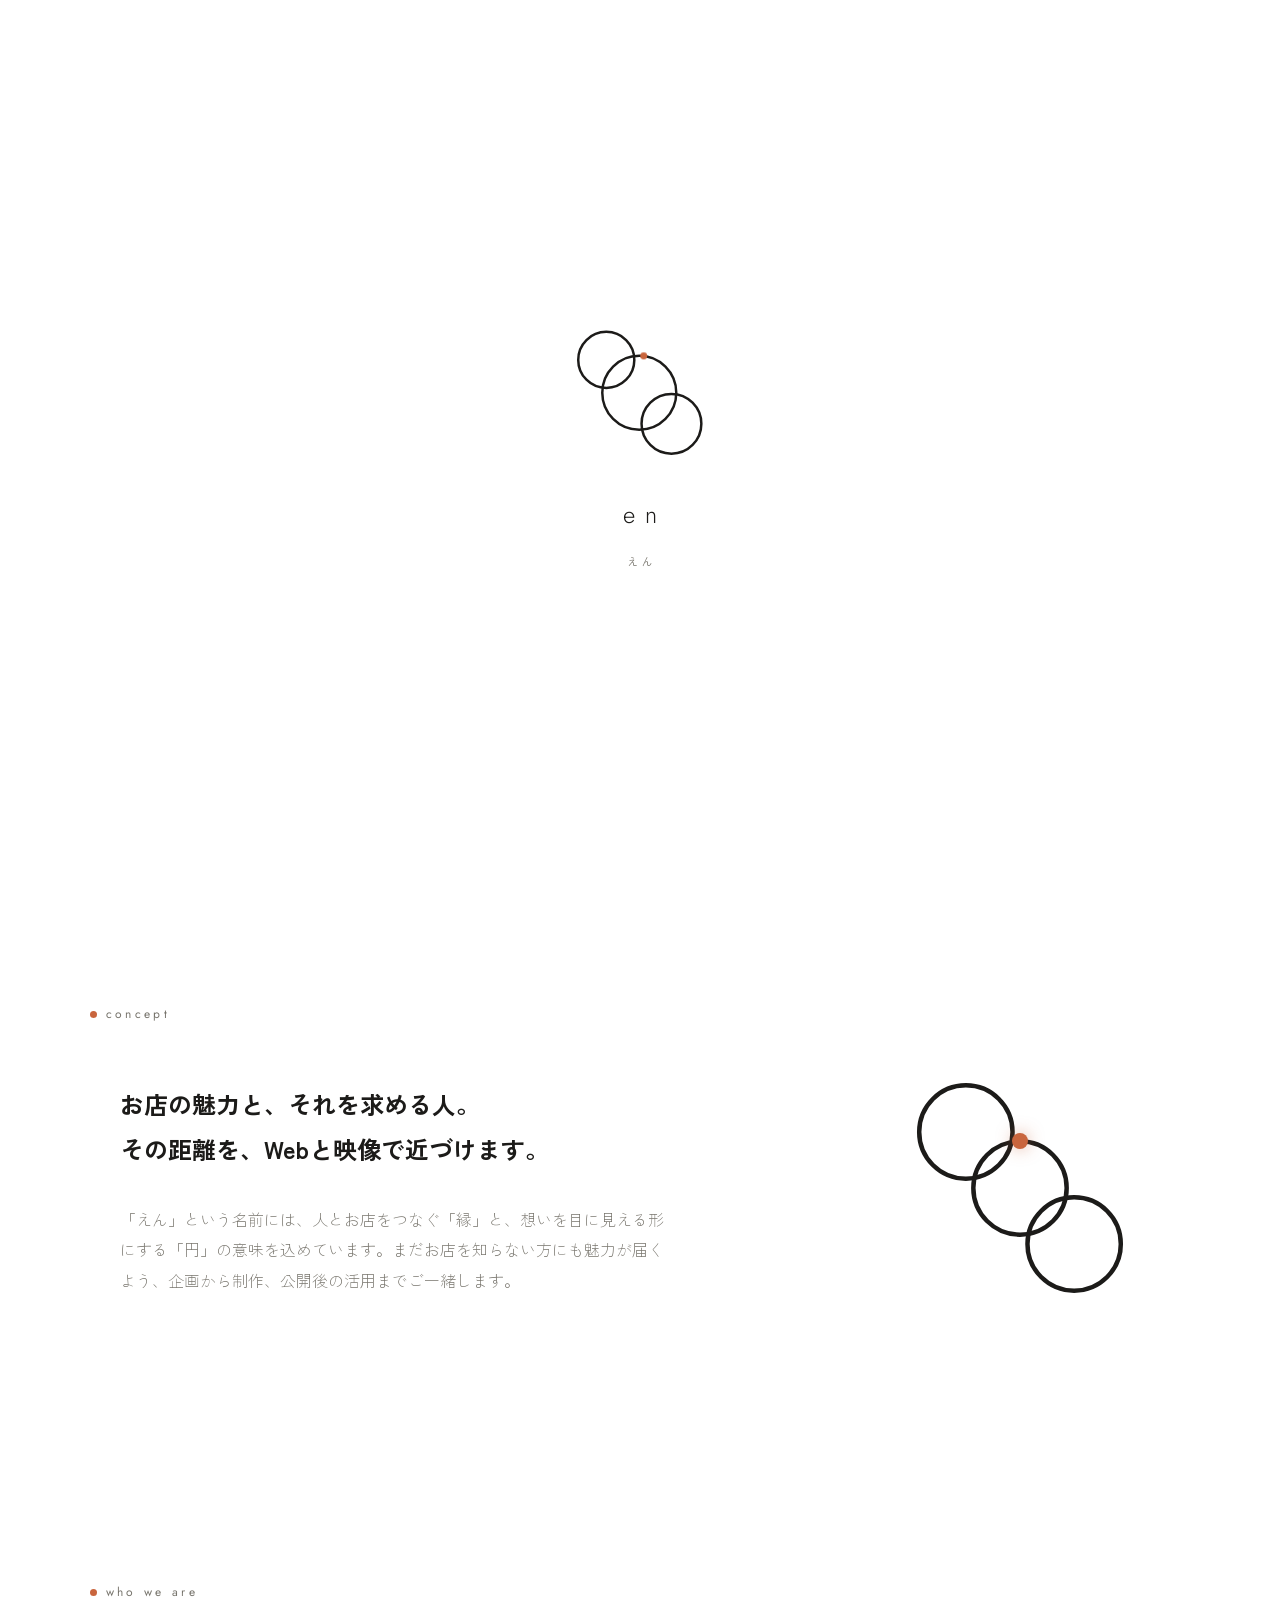
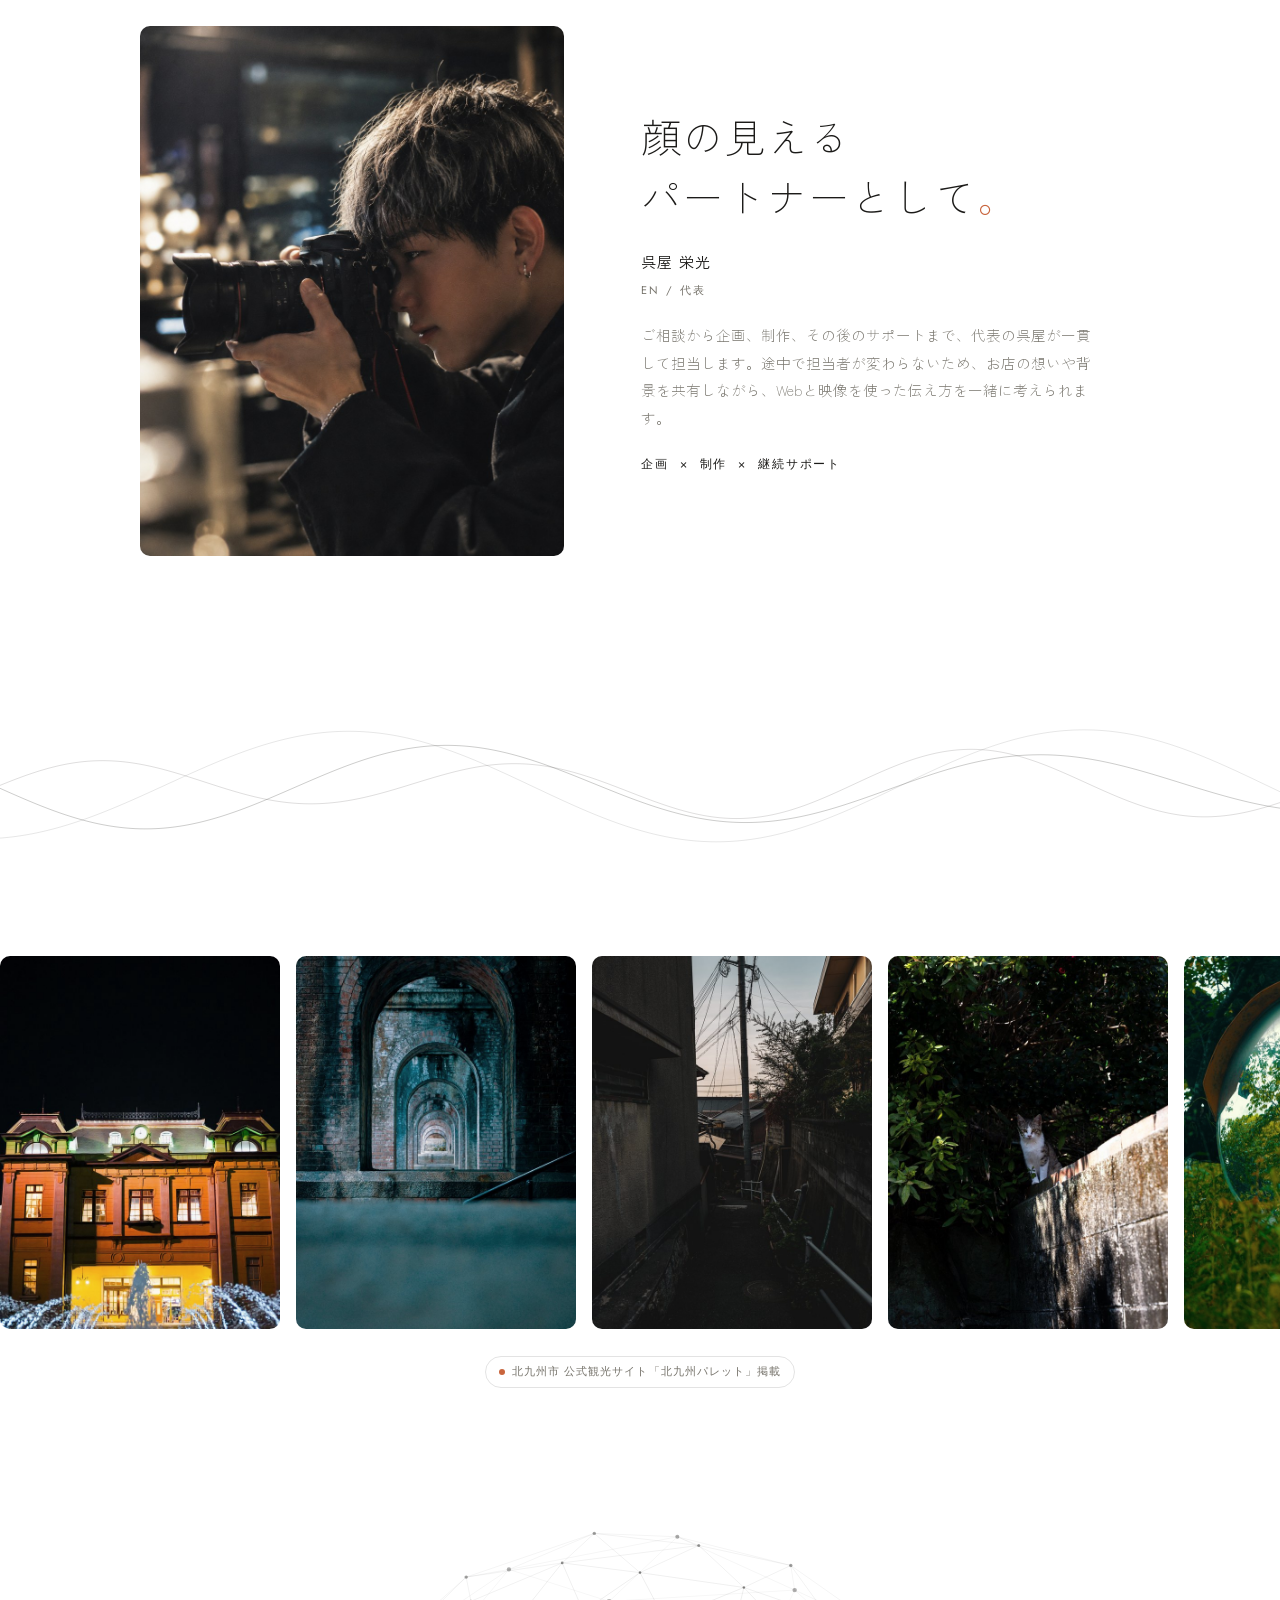
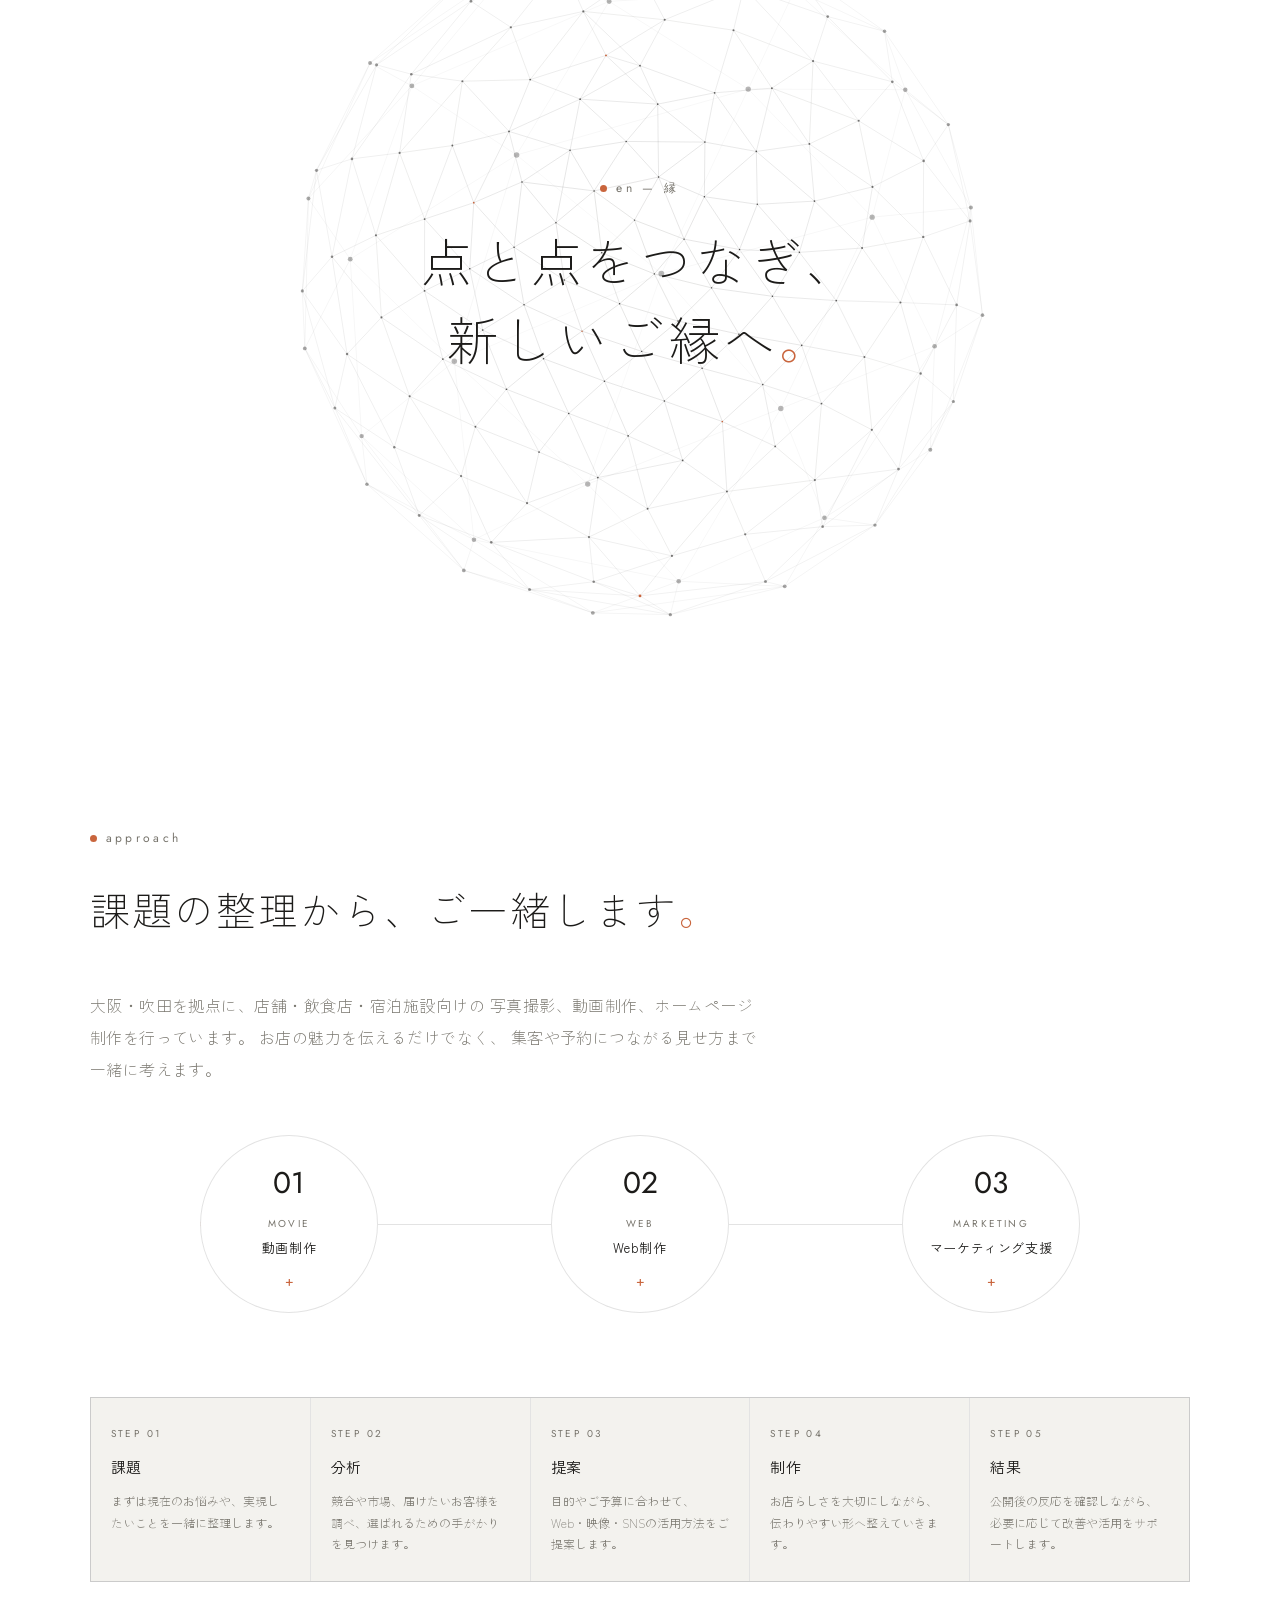
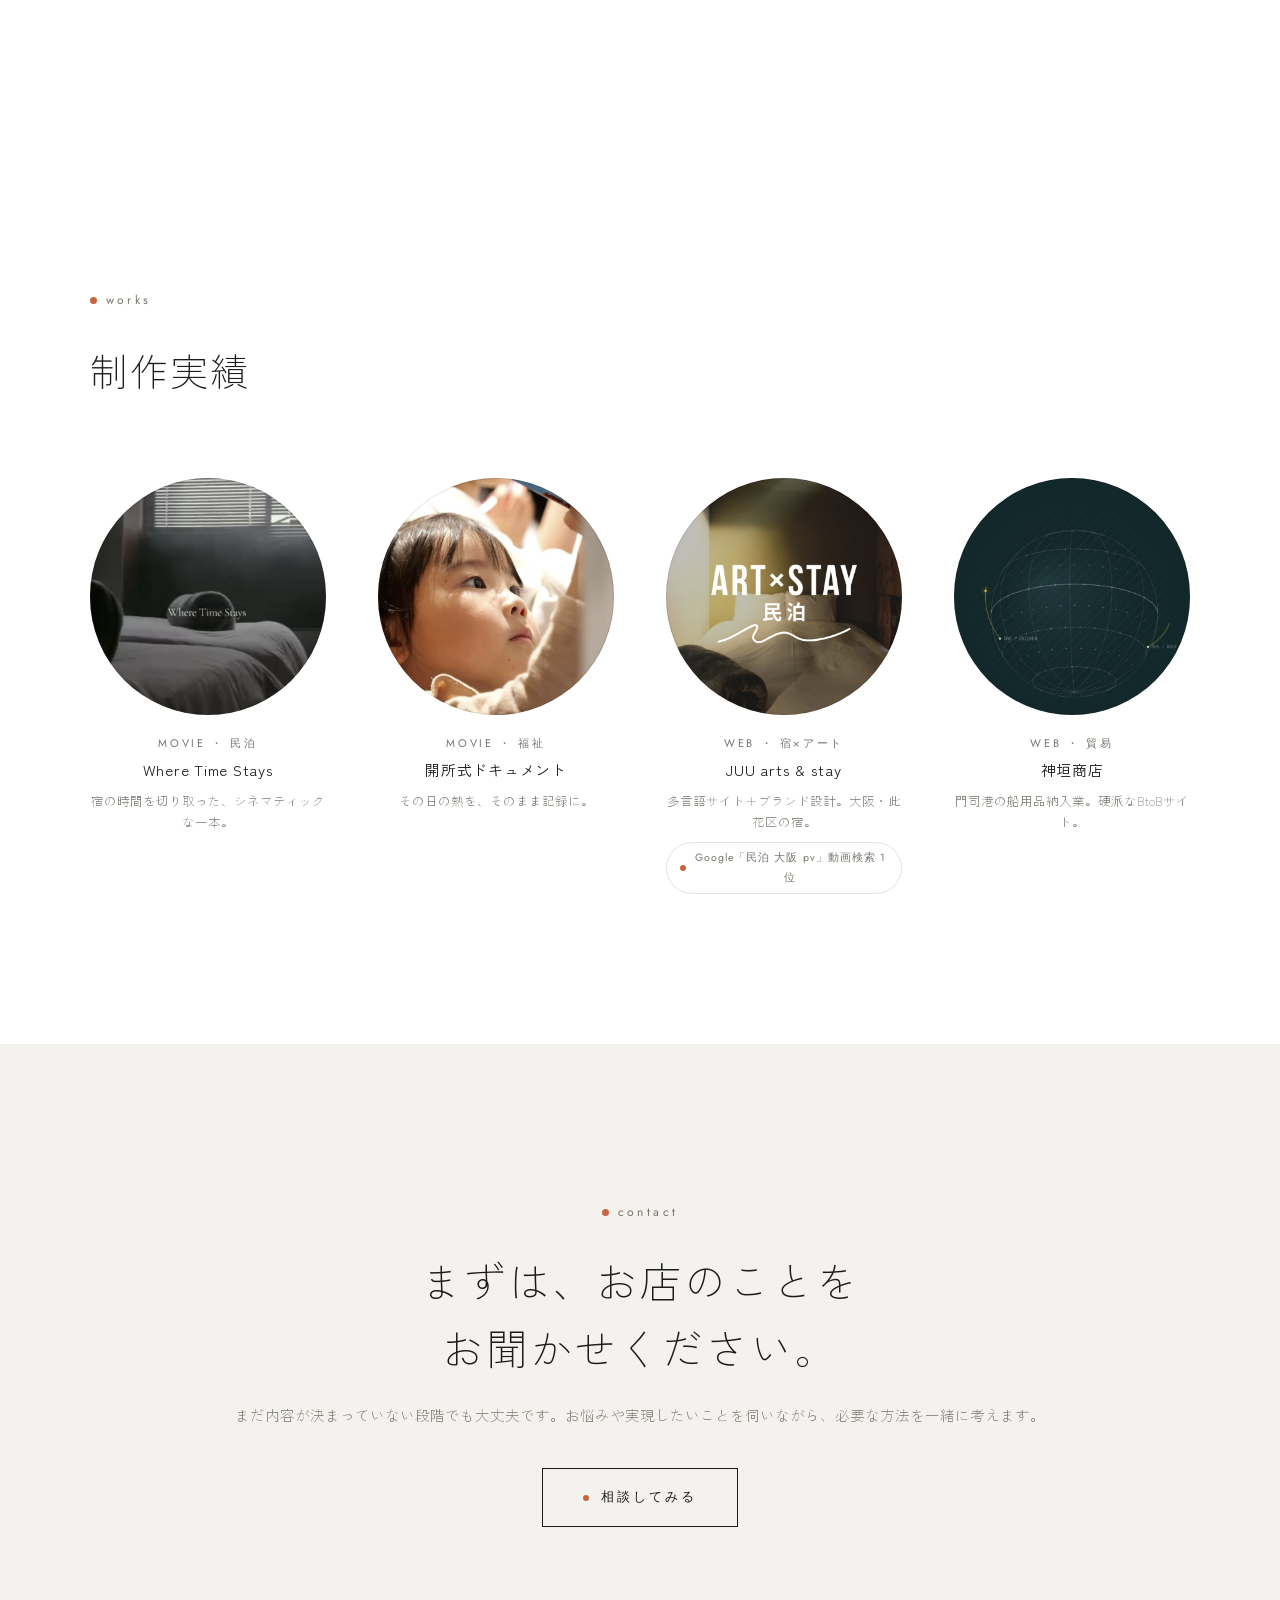
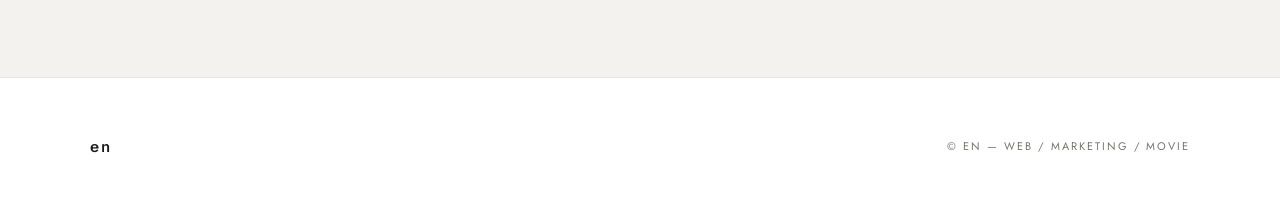
==== commit 95e656b3: "Fix canonical link in index.html" ====
--- a/index.html
+++ b/index.html
@@ -7,7 +7,7 @@
 
 <title>大阪の写真撮影・動画制作・Web制作｜えん</title>
 <meta name="description" content="大阪・吹田を拠点に、店舗・飲食店・宿泊施設向けの写真撮影、動画制作、ホームページ制作を提供。企画から制作、集客につながるWeb・SNSの活用までサポートします。">
-  <link rel="canonical" href="https://hello-en.com/">
+<link rel="canonical" href="https://hello-en.com/">
 
   <!-- ▼ タブ・ホーム画面に出るアイコン（ロゴの円） -->
   <link rel="icon" href="favicon.ico" sizes="any">
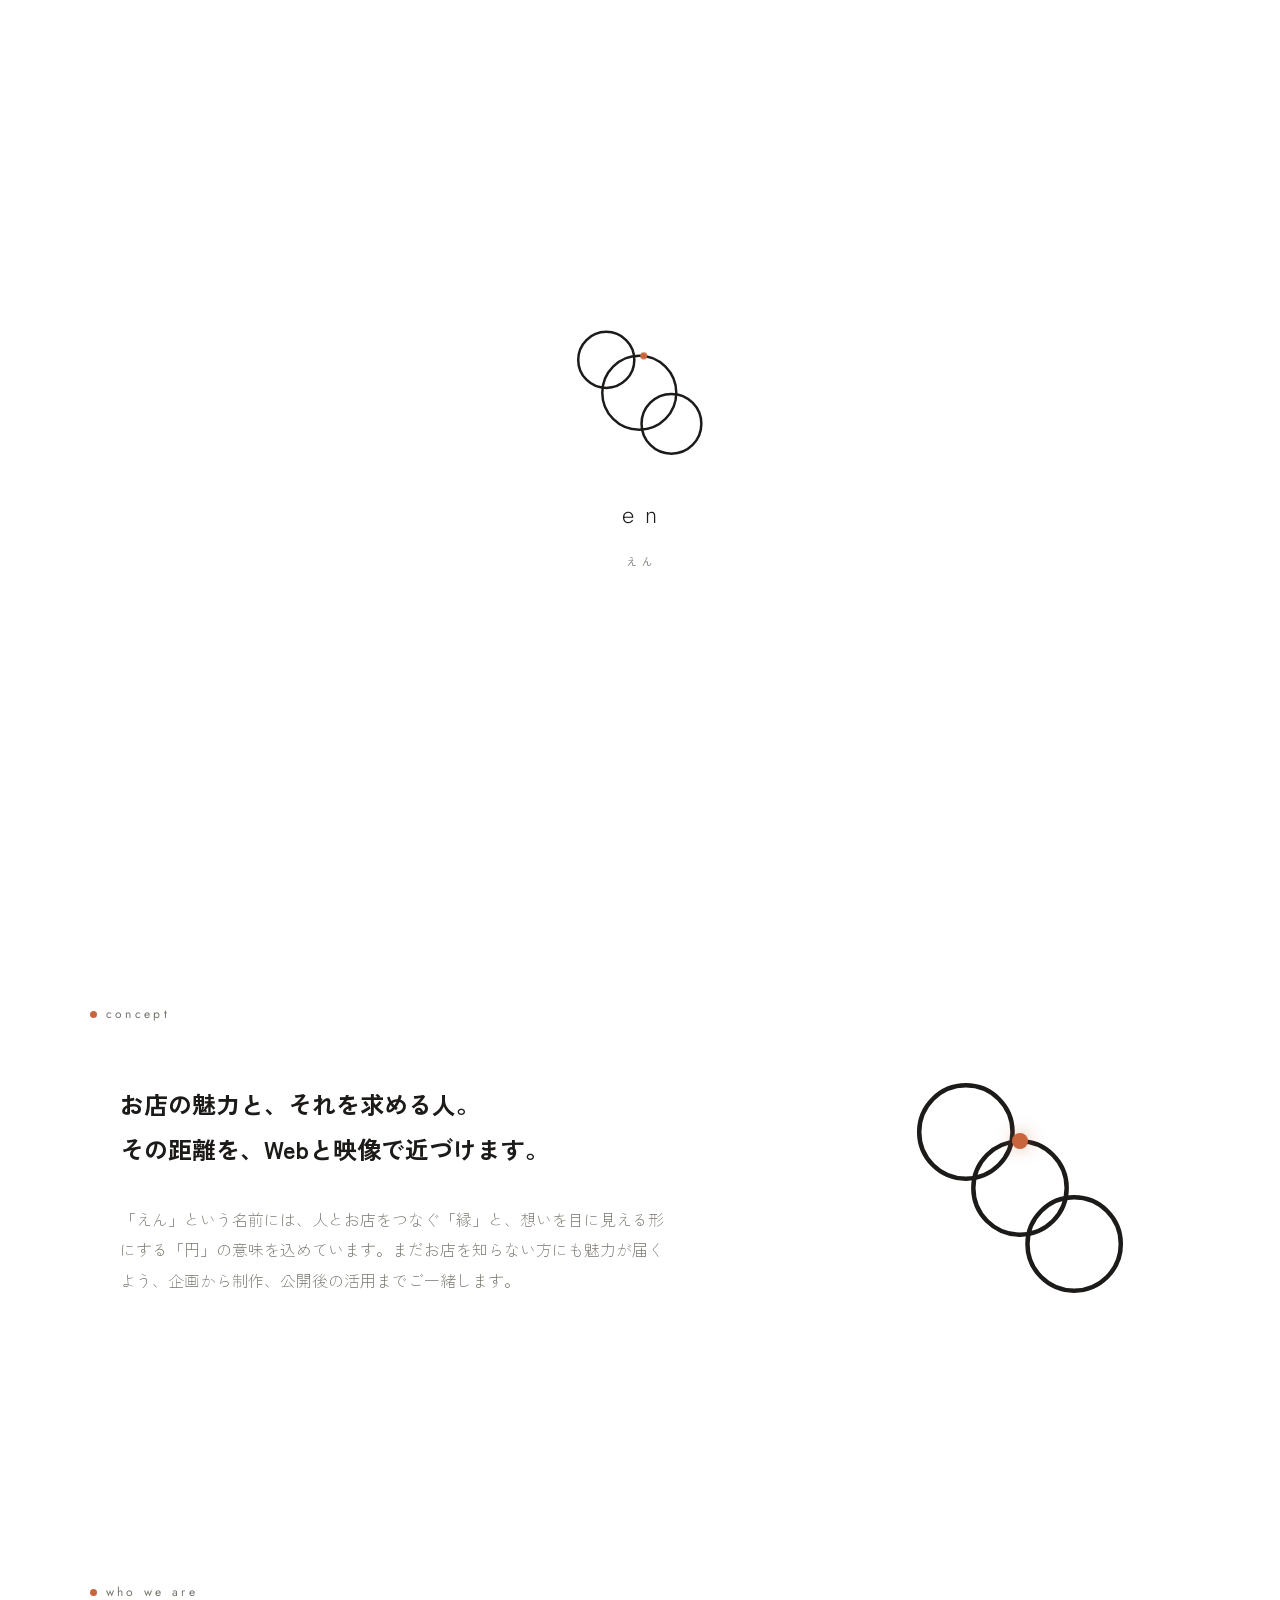
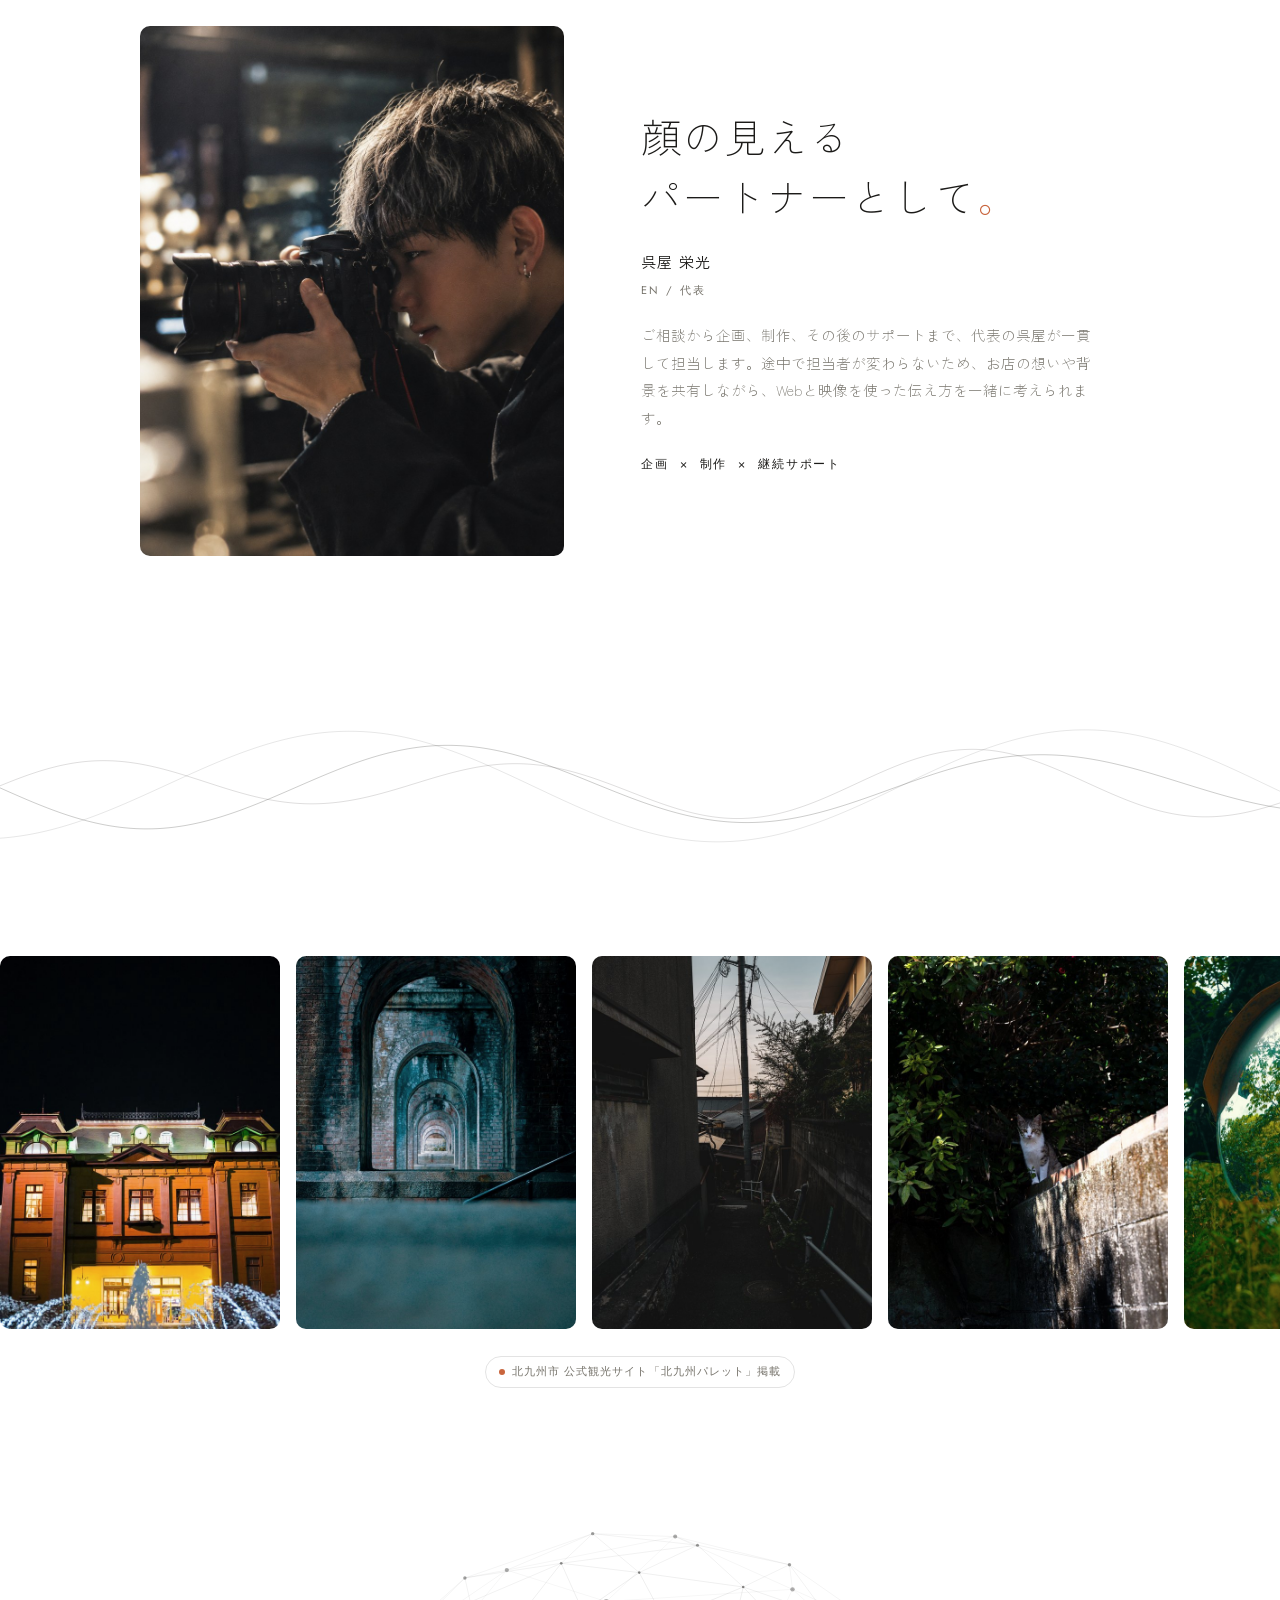
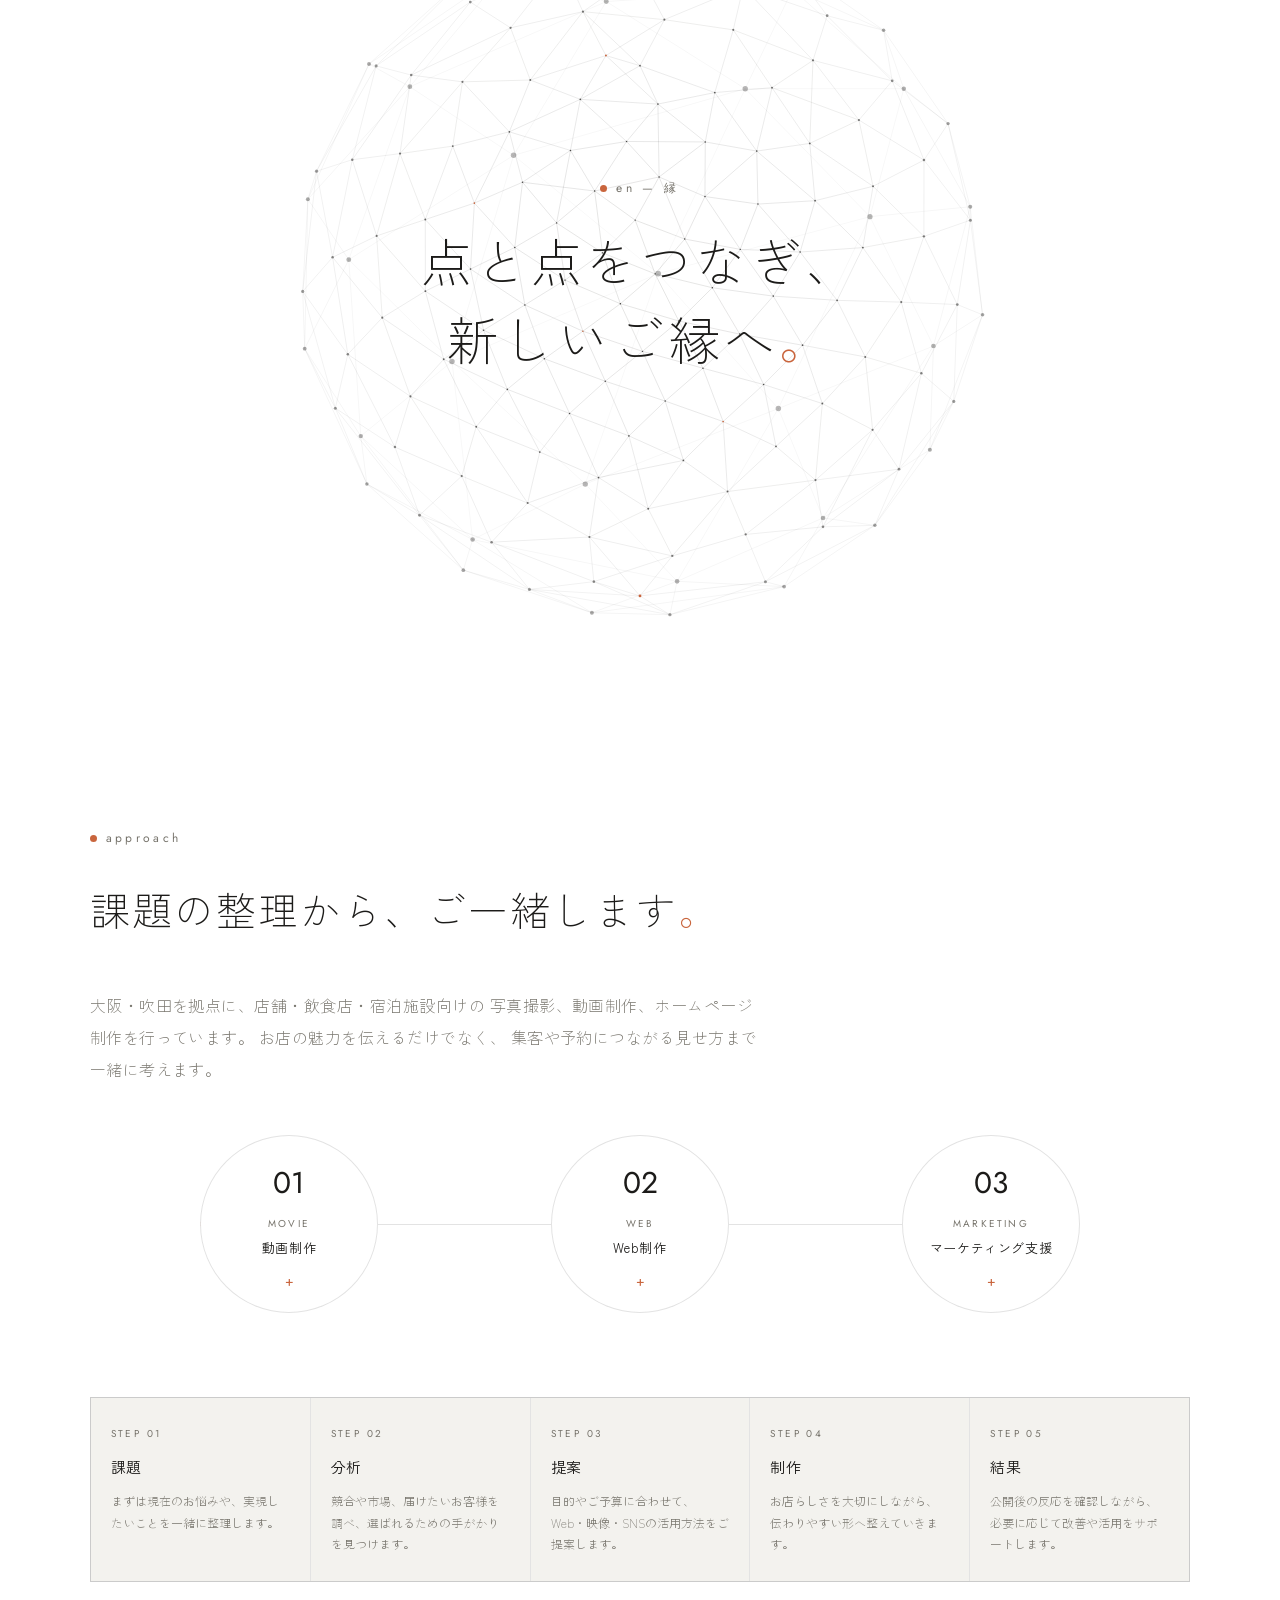
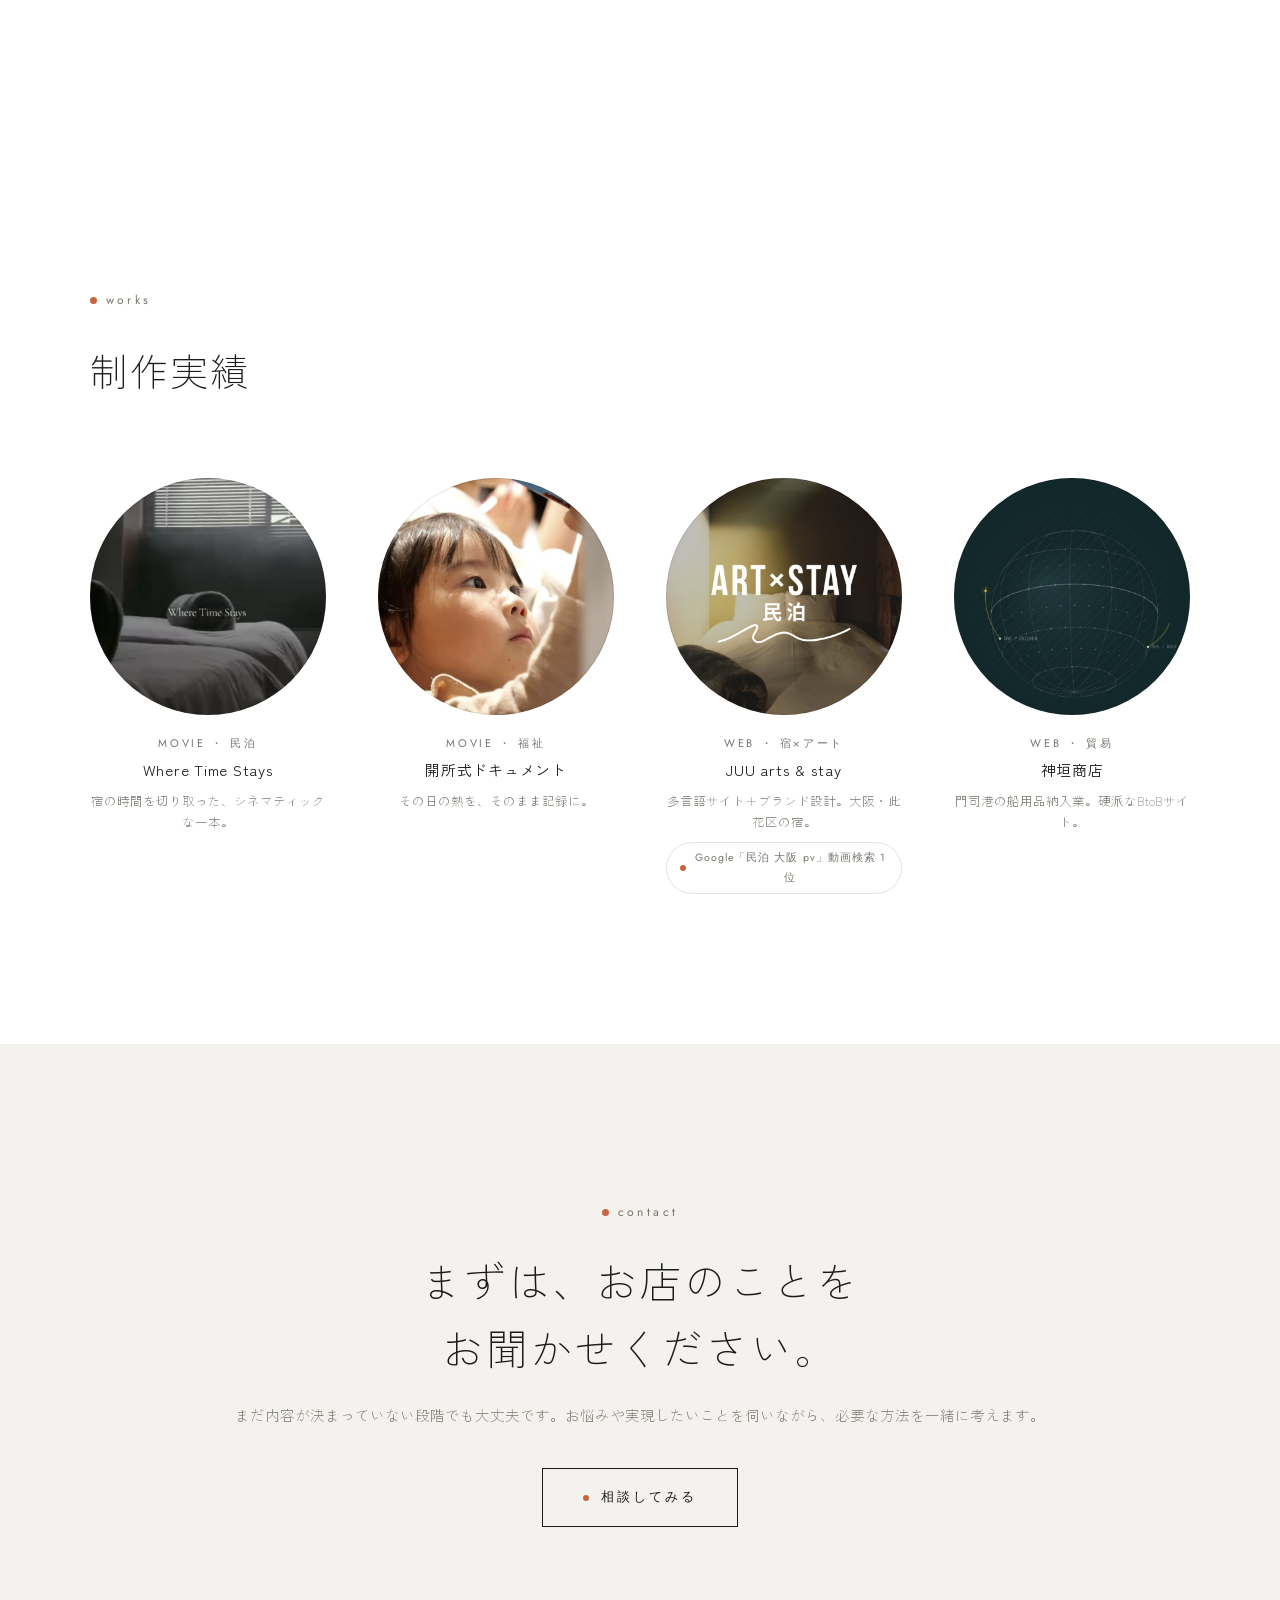
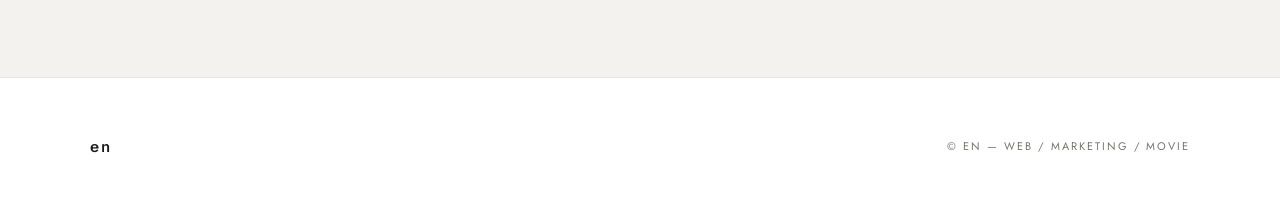
==== commit cf2ecaec: "Update index.html" ====
--- a/index.html
+++ b/index.html
@@ -48,13 +48,13 @@
     </button>
 
 
-    <nav class="nav__links" id="links">
-      <a href="#top">Top</a>
-      <a href="movie.html">Movie</a>
-      <a href="web.html">Web</a>
-      <a href="#works">Works</a>
-      <a href="contact.html">Contact</a>
-    </nav>
+<nav class="nav__links" id="links">
+  <a href="#top">Top</a>
+  <a href="/movie">Movie</a>
+  <a href="/web">Web</a>
+  <a href="#works">Works</a>
+  <a href="/contact">Contact</a>
+</nav>
   </header>
 
 
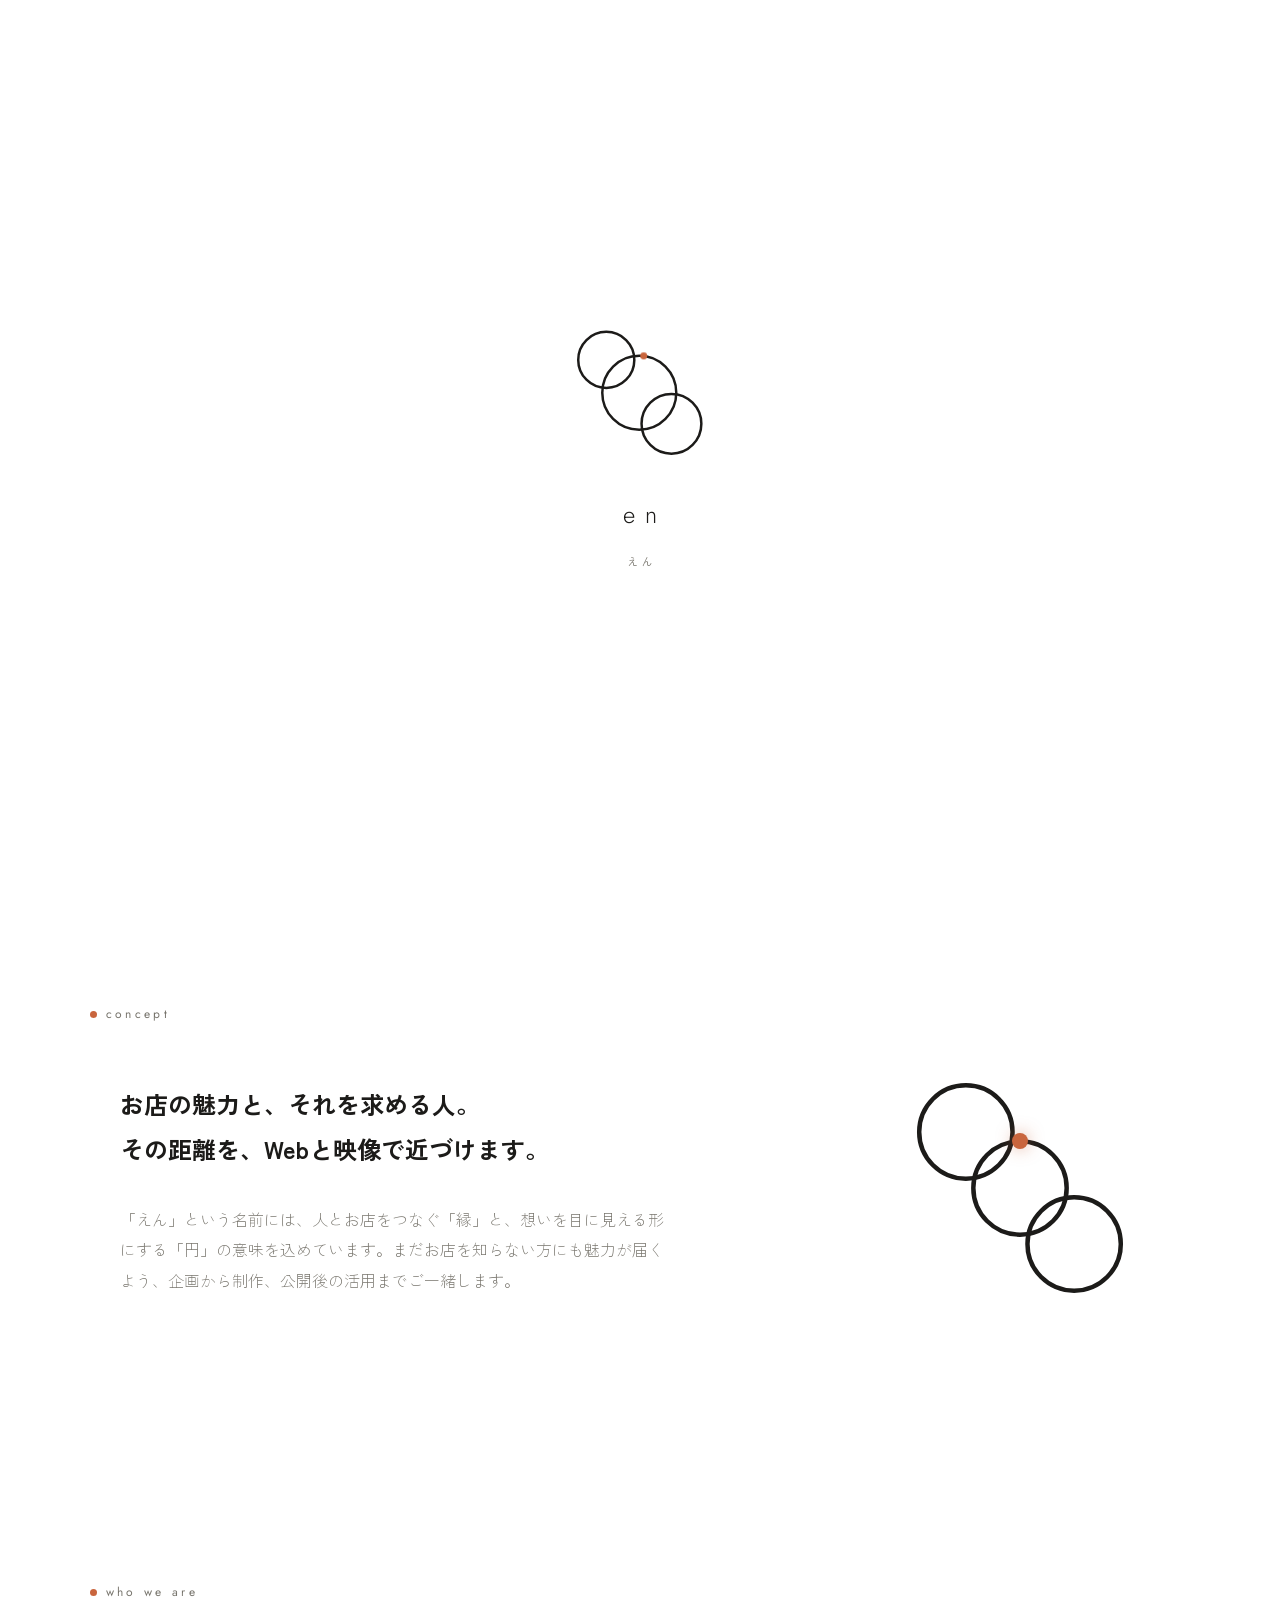
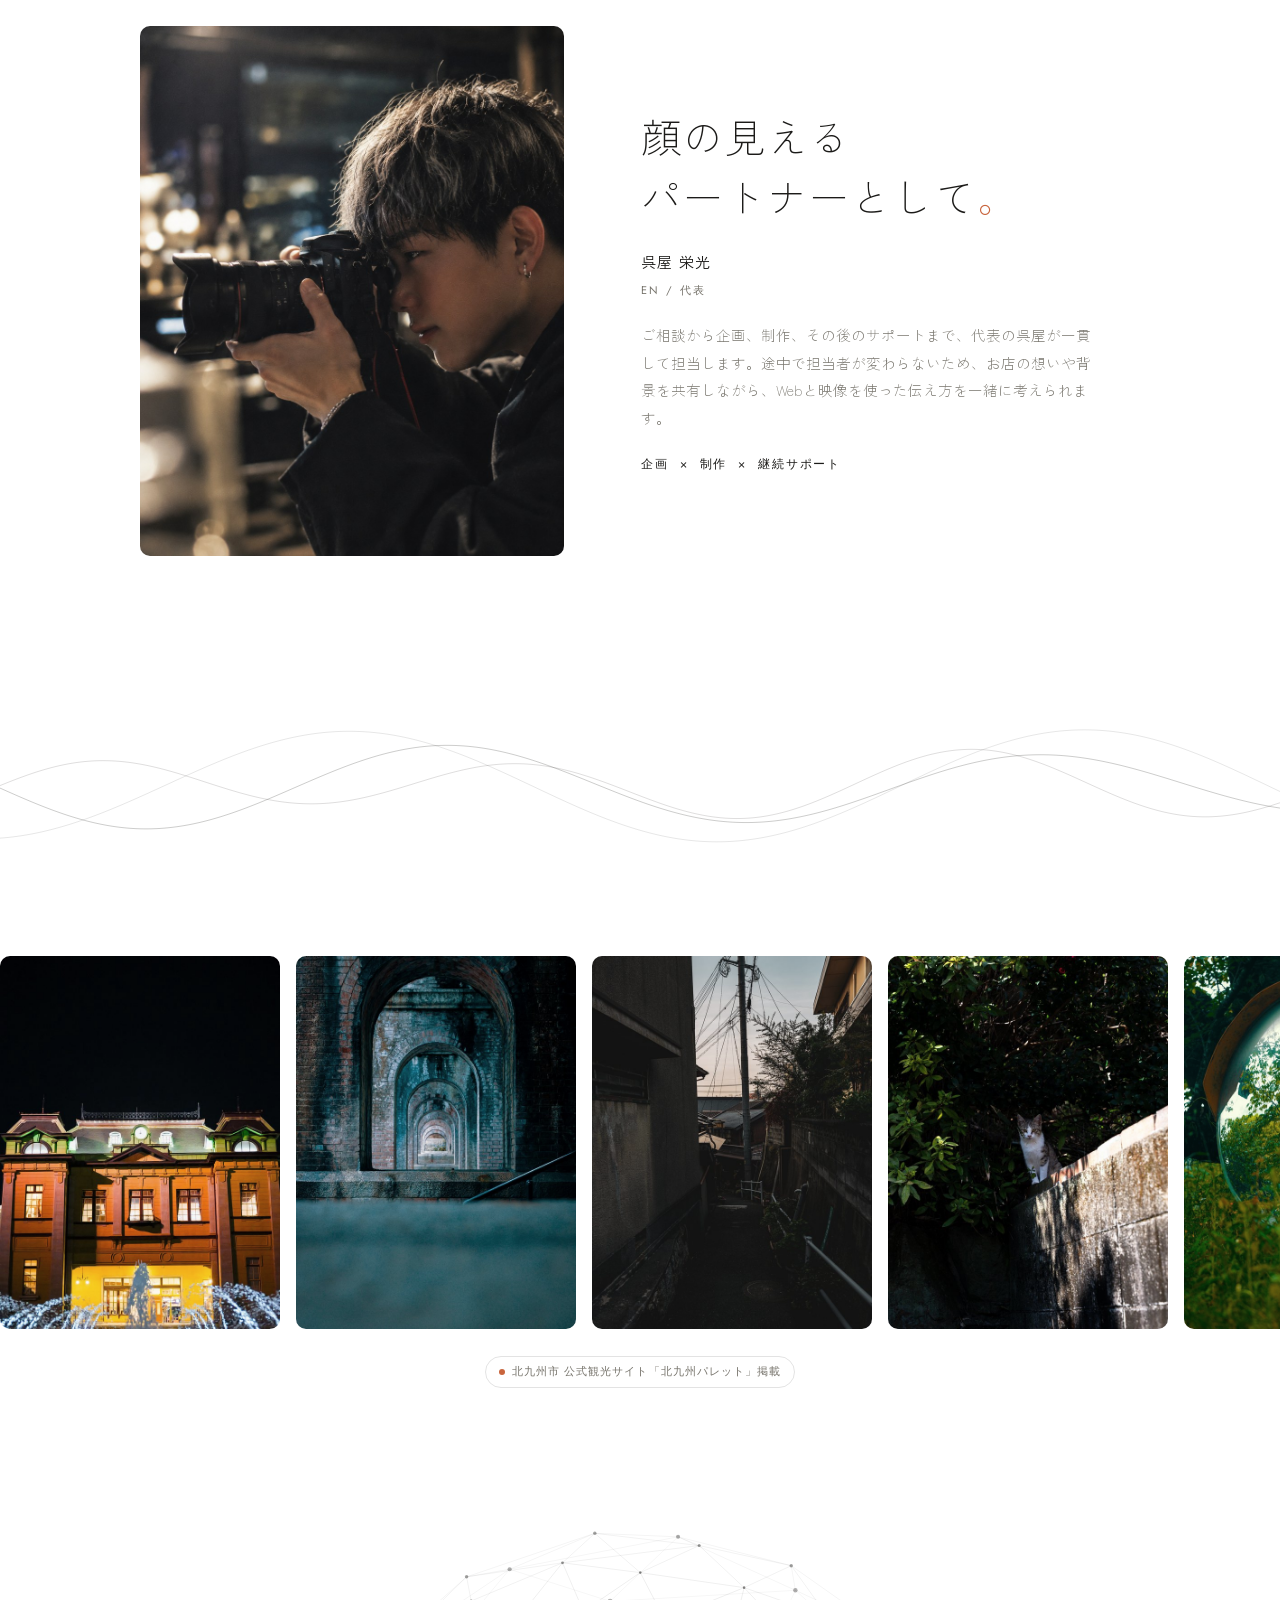
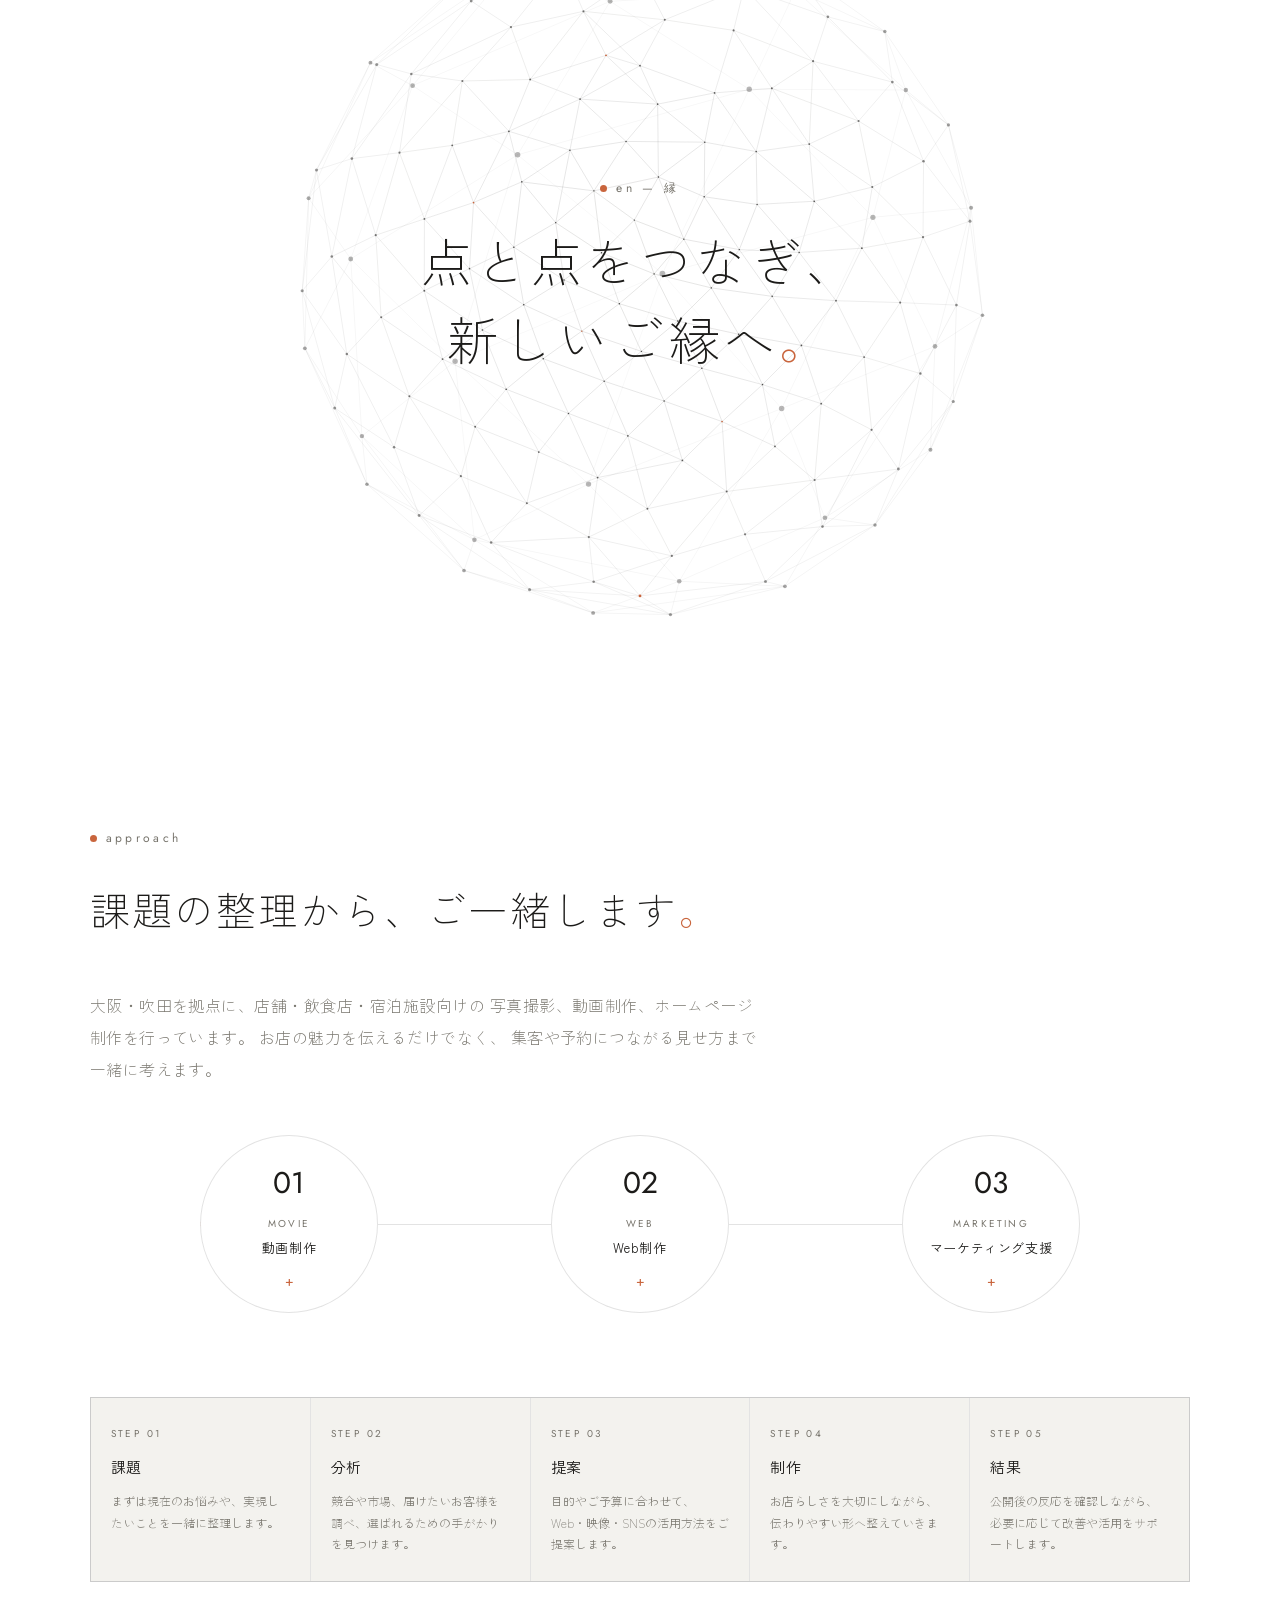
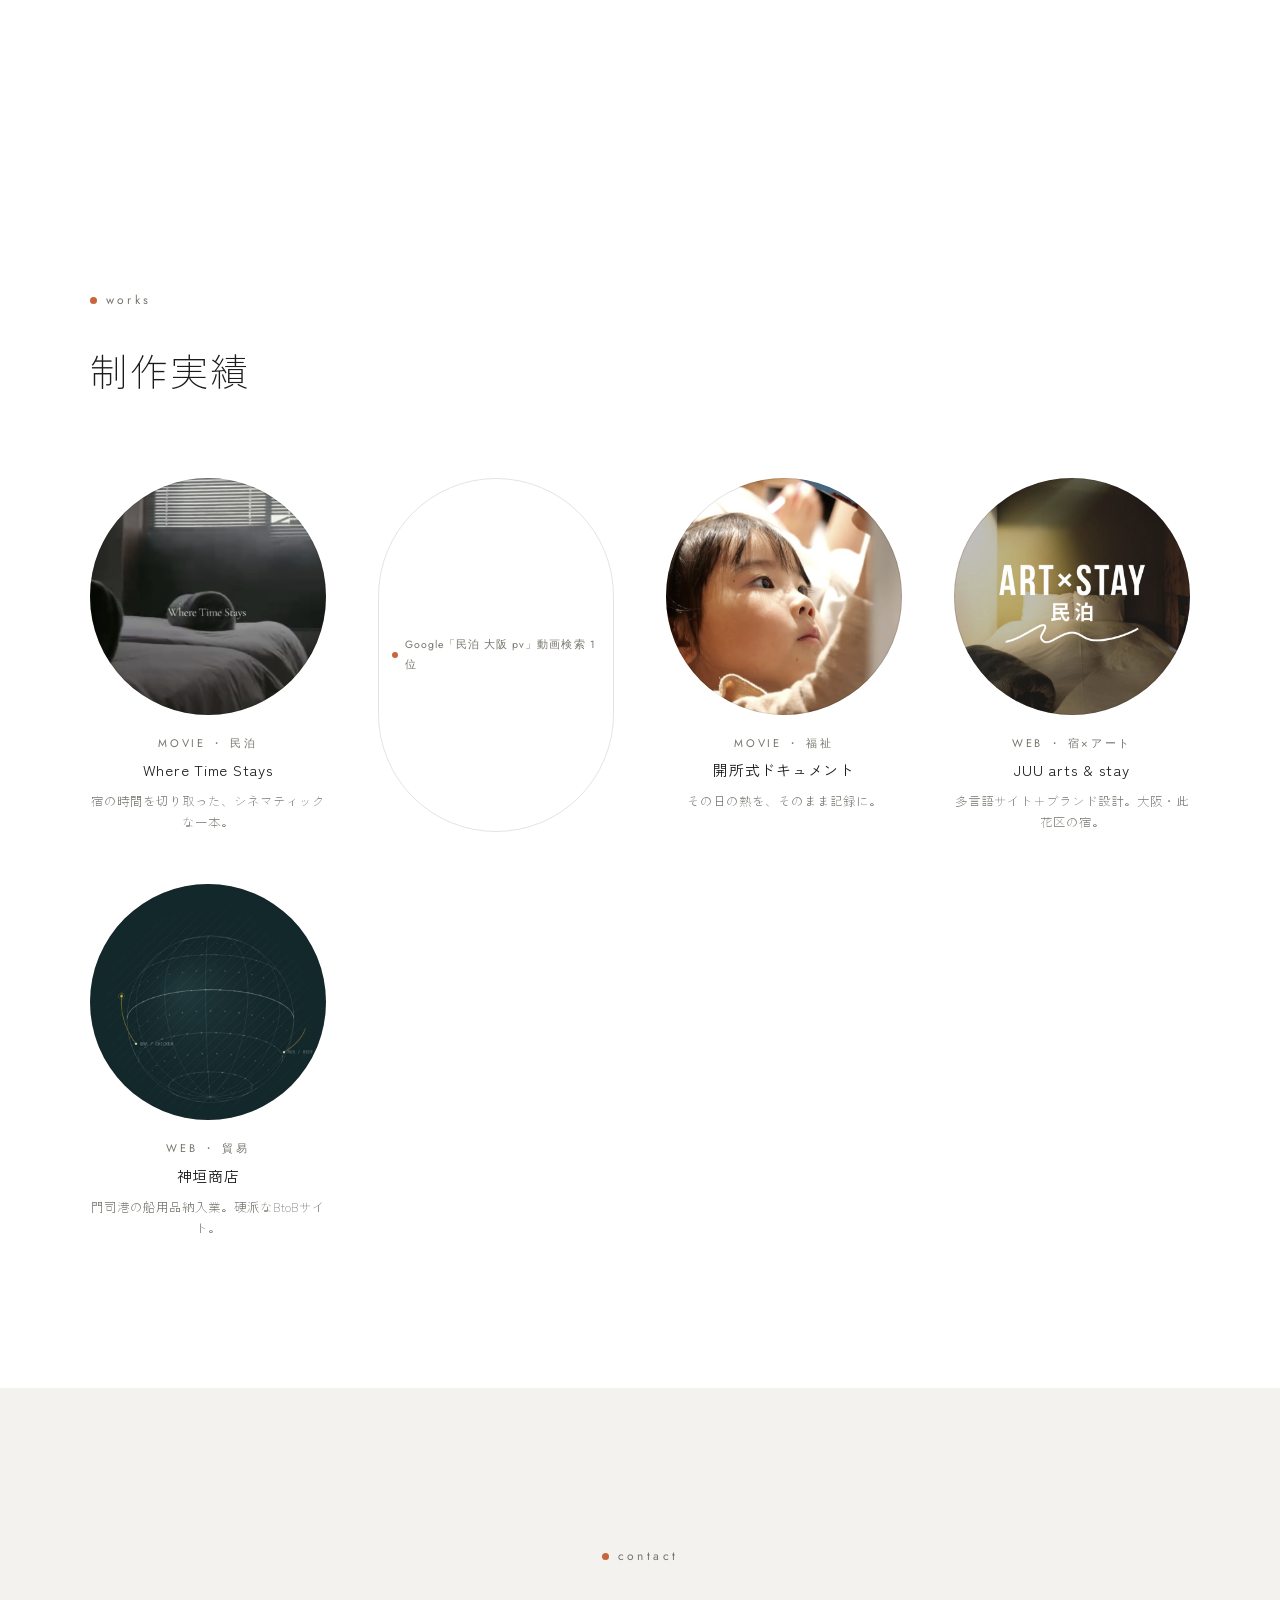
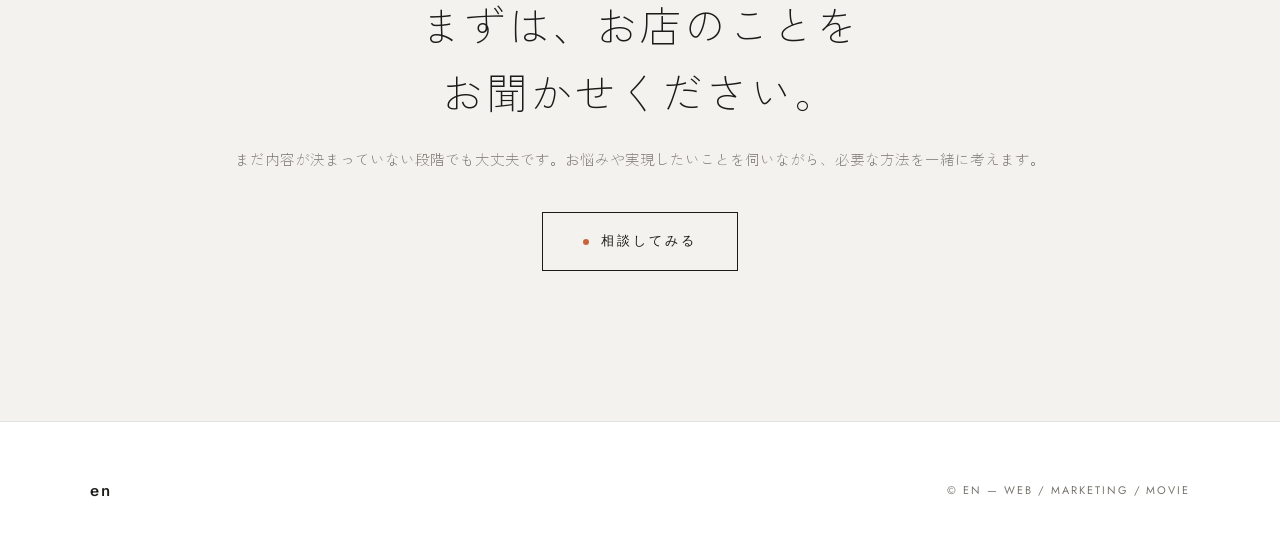
==== commit 7b3e1ce4: "Add badge for Google search ranking in index.html" ====
--- a/index.html
+++ b/index.html
@@ -216,6 +216,7 @@
         <div class="work__name">Where Time Stays</div>
         <div class="work__desc">宿の時間を切り取った、シネマティックな一本。</div>
       </a>
+              <div class="badge">Google「民泊 大阪 pv」動画検索 1位</div>
 
       <a class="work reveal" href="https://youtu.be/qF0RYDnBKLI" target="_blank" rel="noopener">
         <div class="work__circle"><img src="img/work-welfare.jpg" alt="福祉事業所の開所式ドキュメント"></div>
@@ -230,7 +231,7 @@
         <div class="work__cat">Web ・ 宿×アート</div>
         <div class="work__name">JUU arts &amp; stay</div>
         <div class="work__desc">多言語サイト＋ブランド設計。大阪・此花区の宿。</div>
-        <div class="badge">Google「民泊 大阪 pv」動画検索 1位</div>
+
       </a>
 
       <!-- 実案件ページ（en-site内 works/ に収録）-->
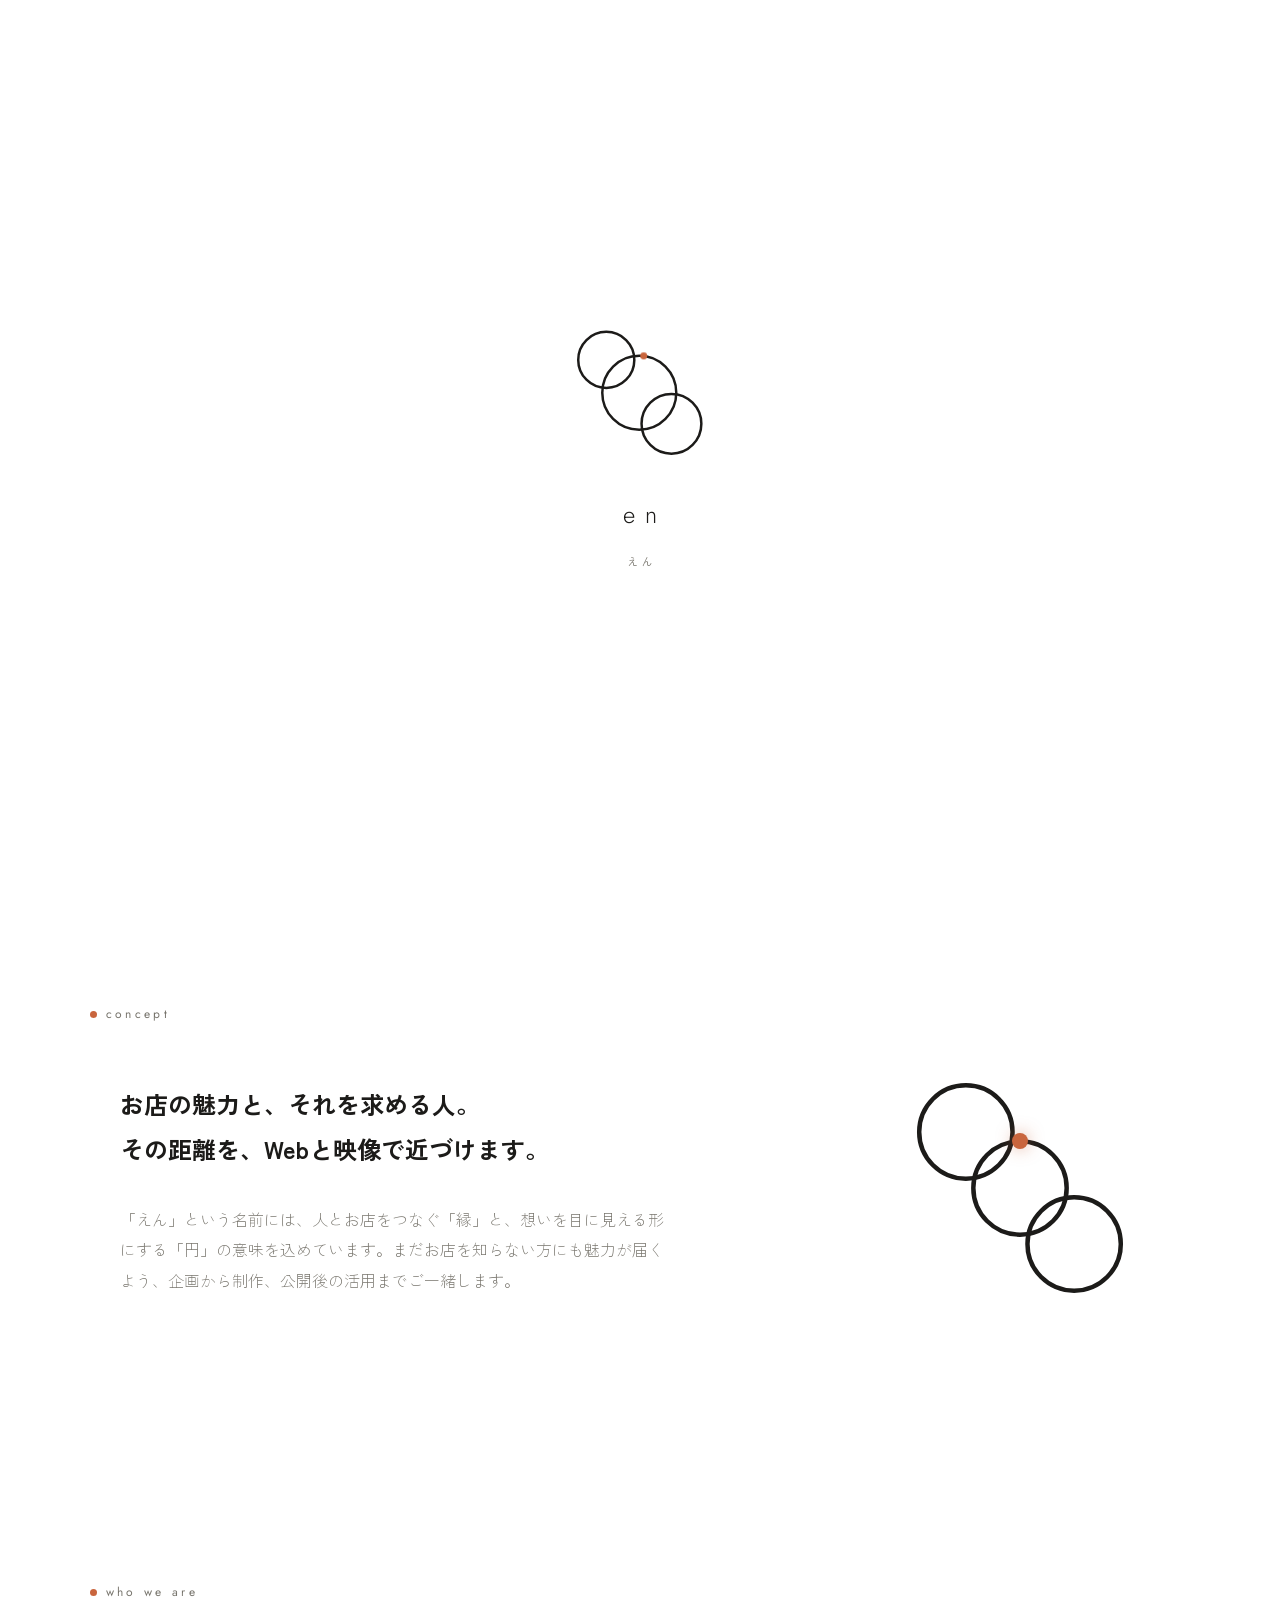
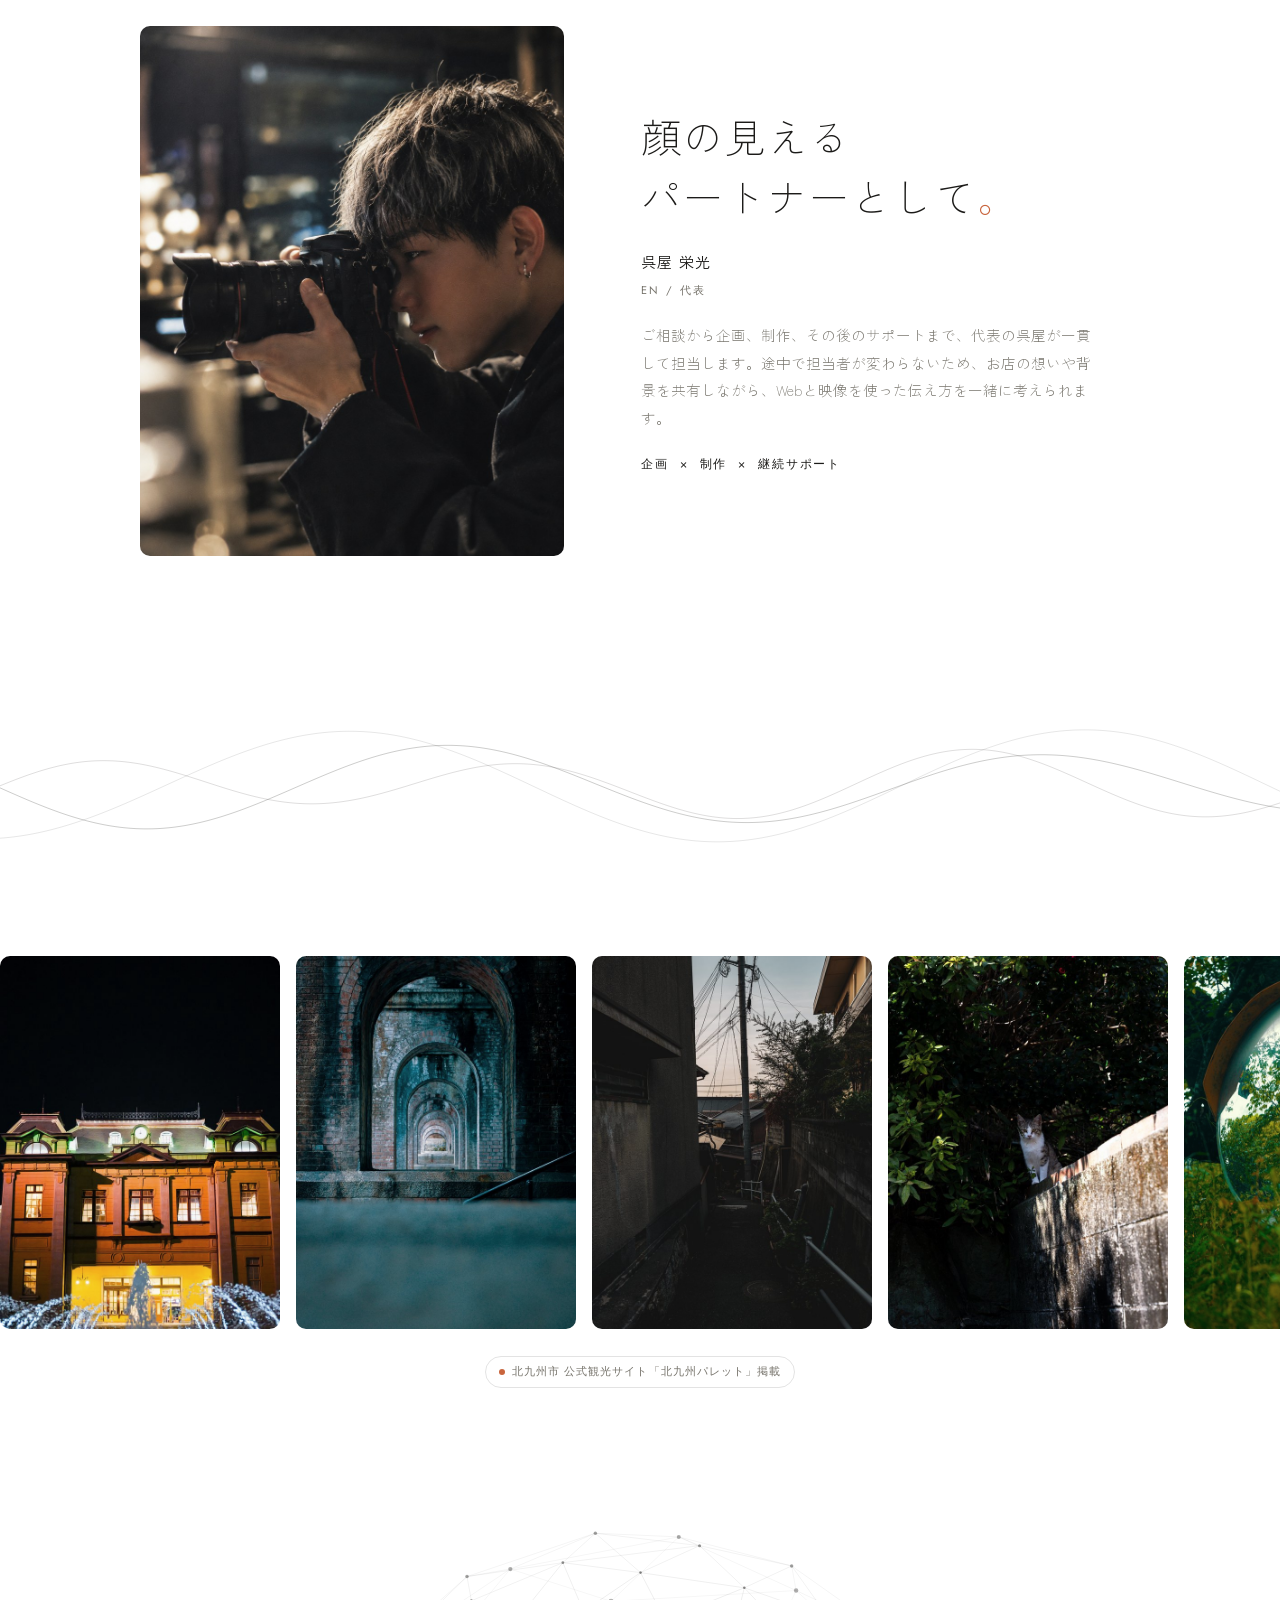
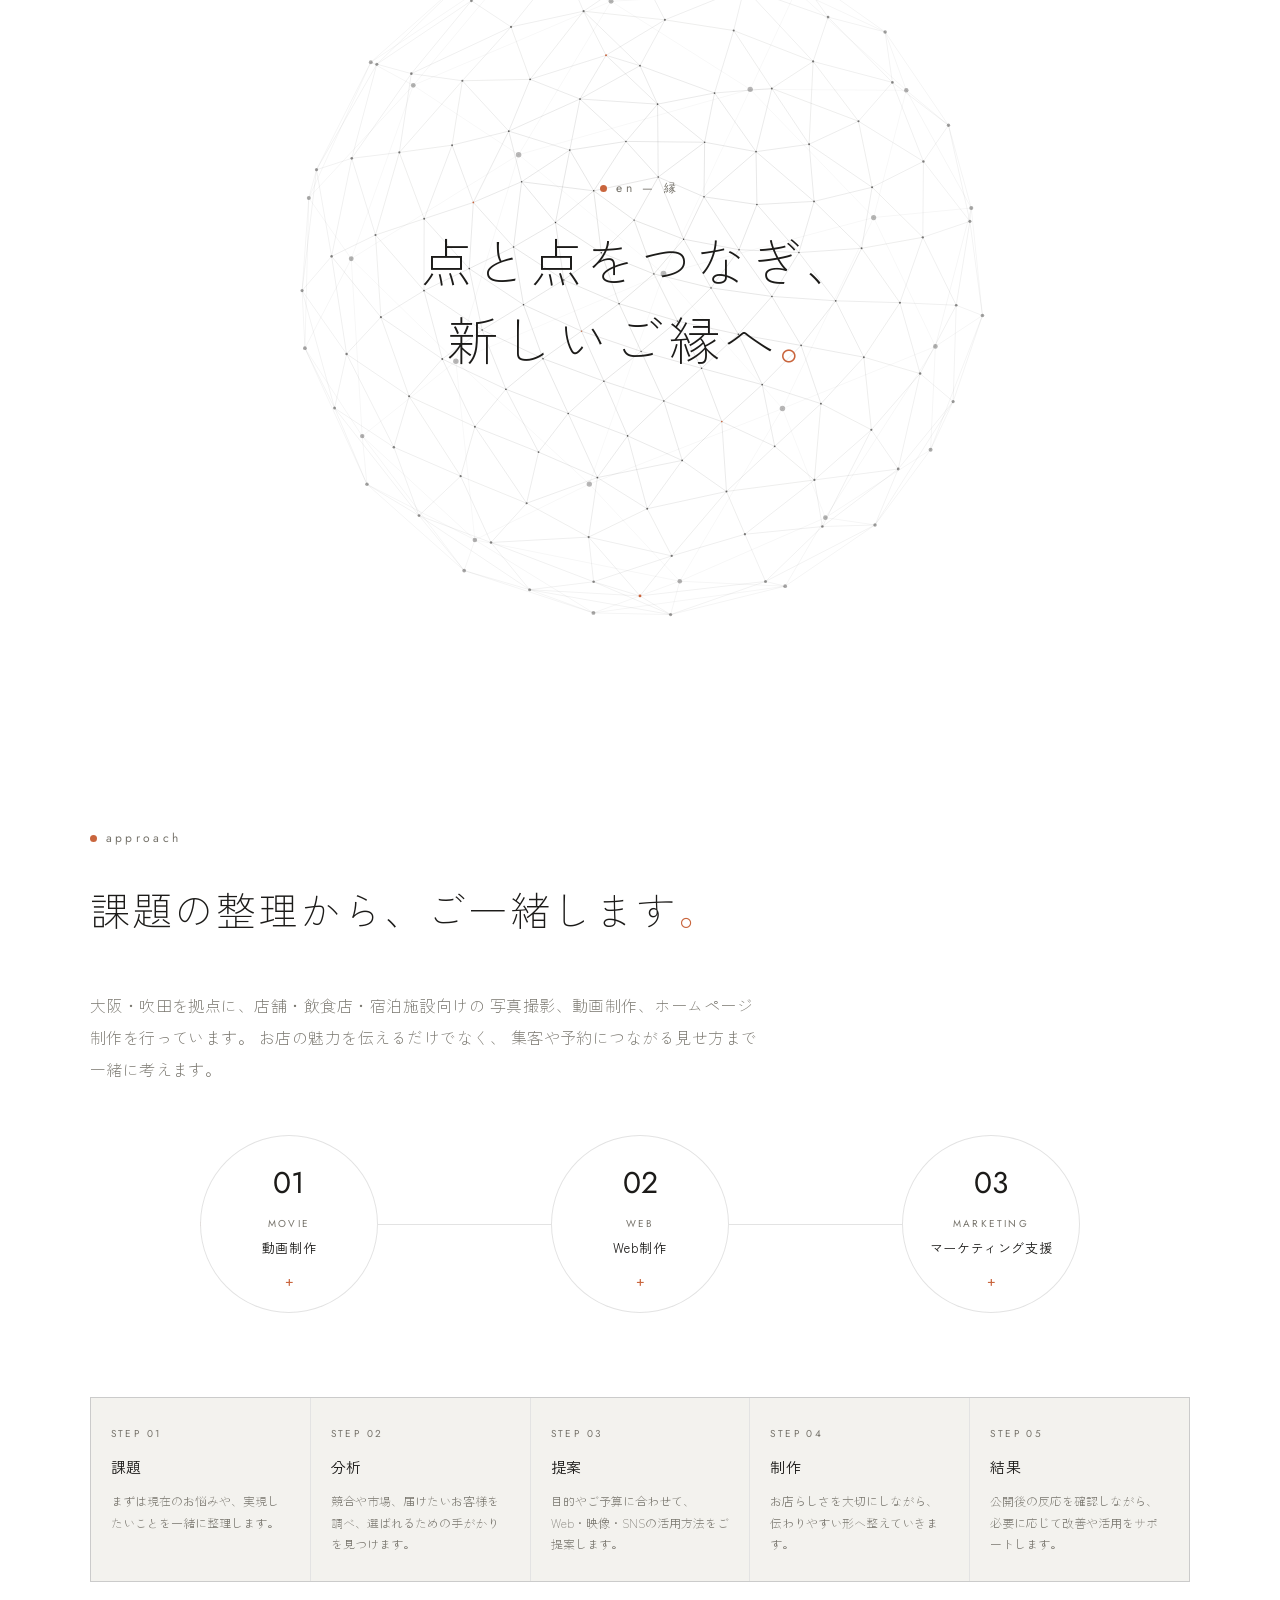
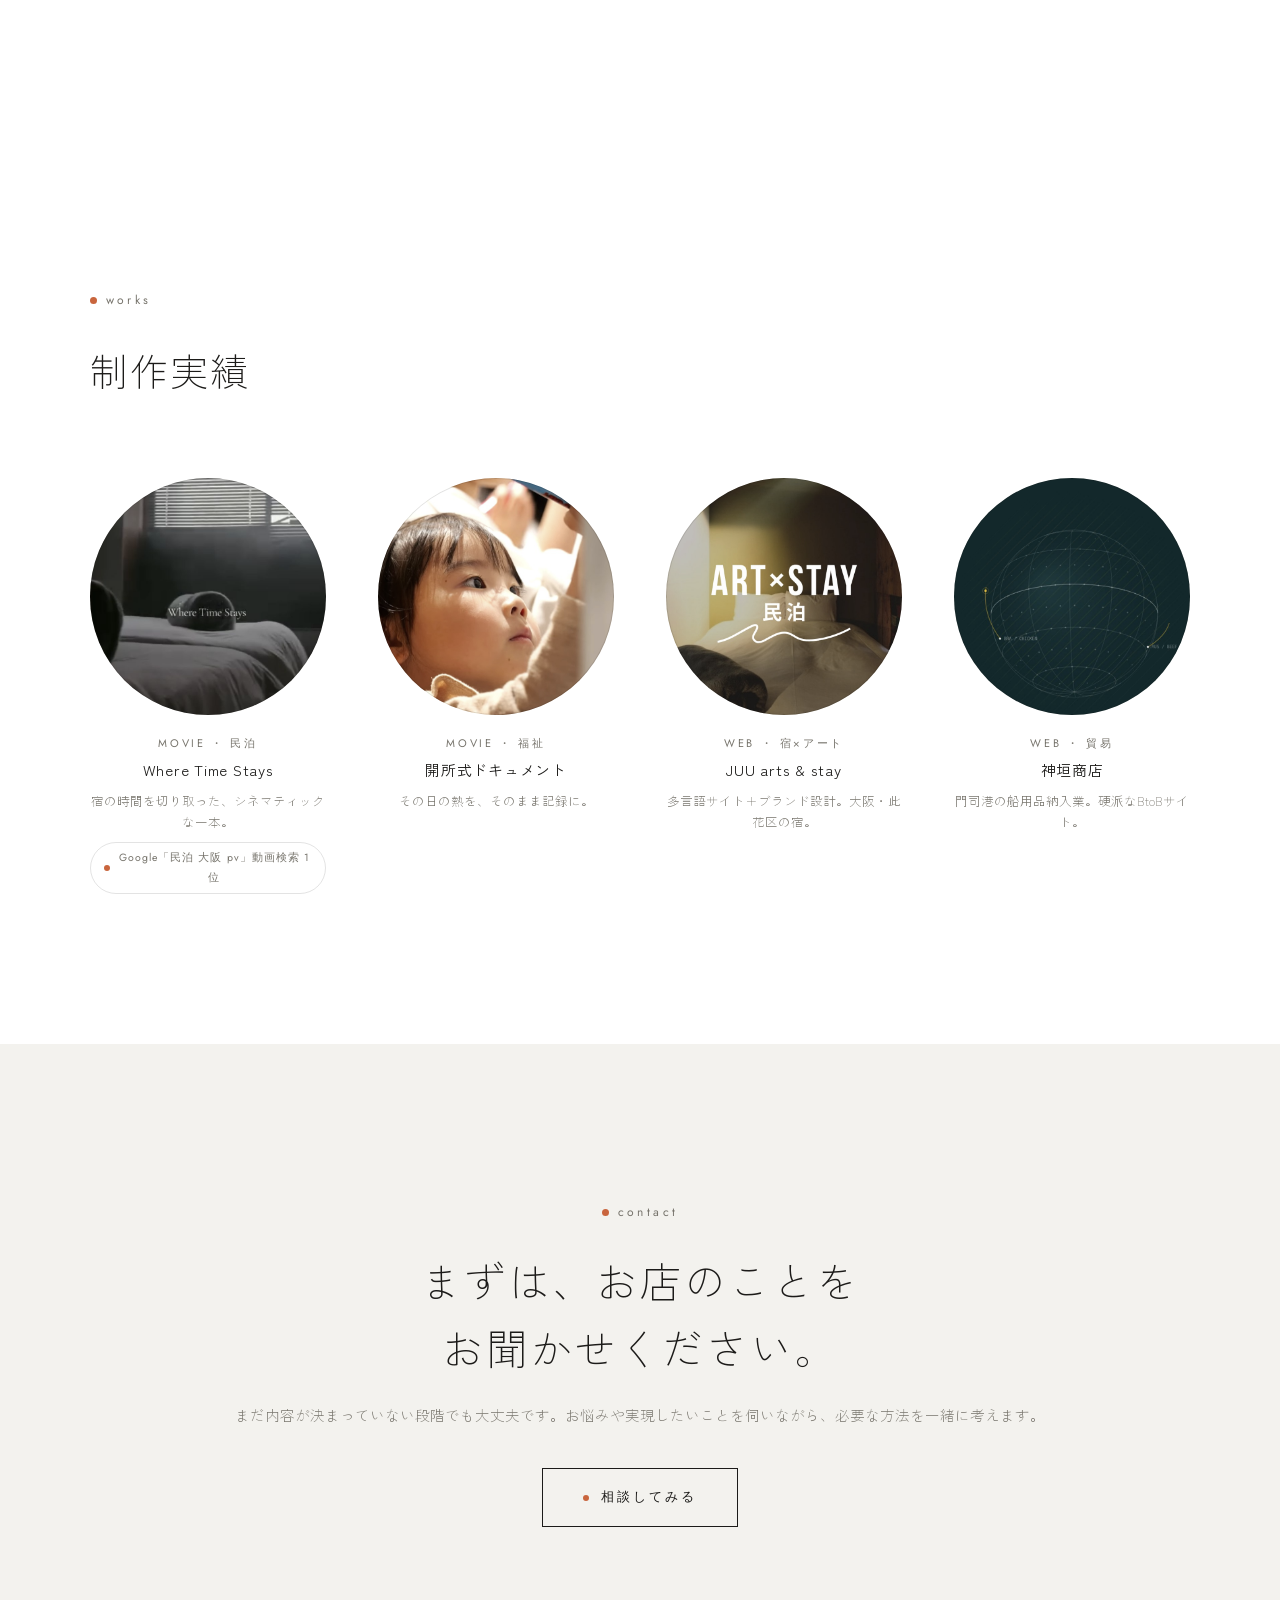
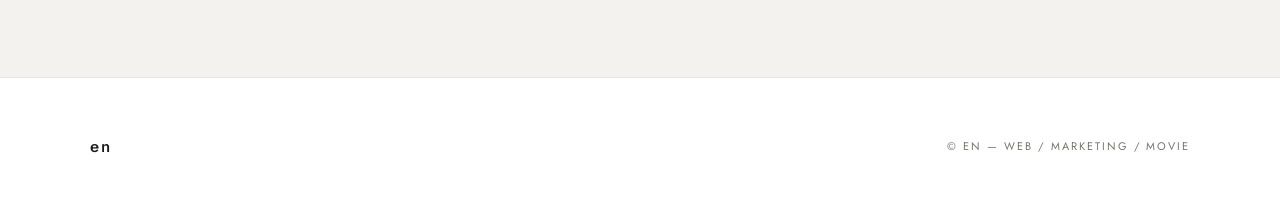
==== commit 715528be: "Remove duplicate badge div in index.html Removed duplicate badge div for SEO ranking." ====
--- a/index.html
+++ b/index.html
@@ -215,8 +215,9 @@
         <div class="work__cat">Movie ・ 民泊</div>
         <div class="work__name">Where Time Stays</div>
         <div class="work__desc">宿の時間を切り取った、シネマティックな一本。</div>
-      </a>
-              <div class="badge">Google「民泊 大阪 pv」動画検索 1位</div>
+          <div class="badge">Google「民泊 大阪 pv」動画検索 1位</div>
+      </a>
+            
 
       <a class="work reveal" href="https://youtu.be/qF0RYDnBKLI" target="_blank" rel="noopener">
         <div class="work__circle"><img src="img/work-welfare.jpg" alt="福祉事業所の開所式ドキュメント"></div>
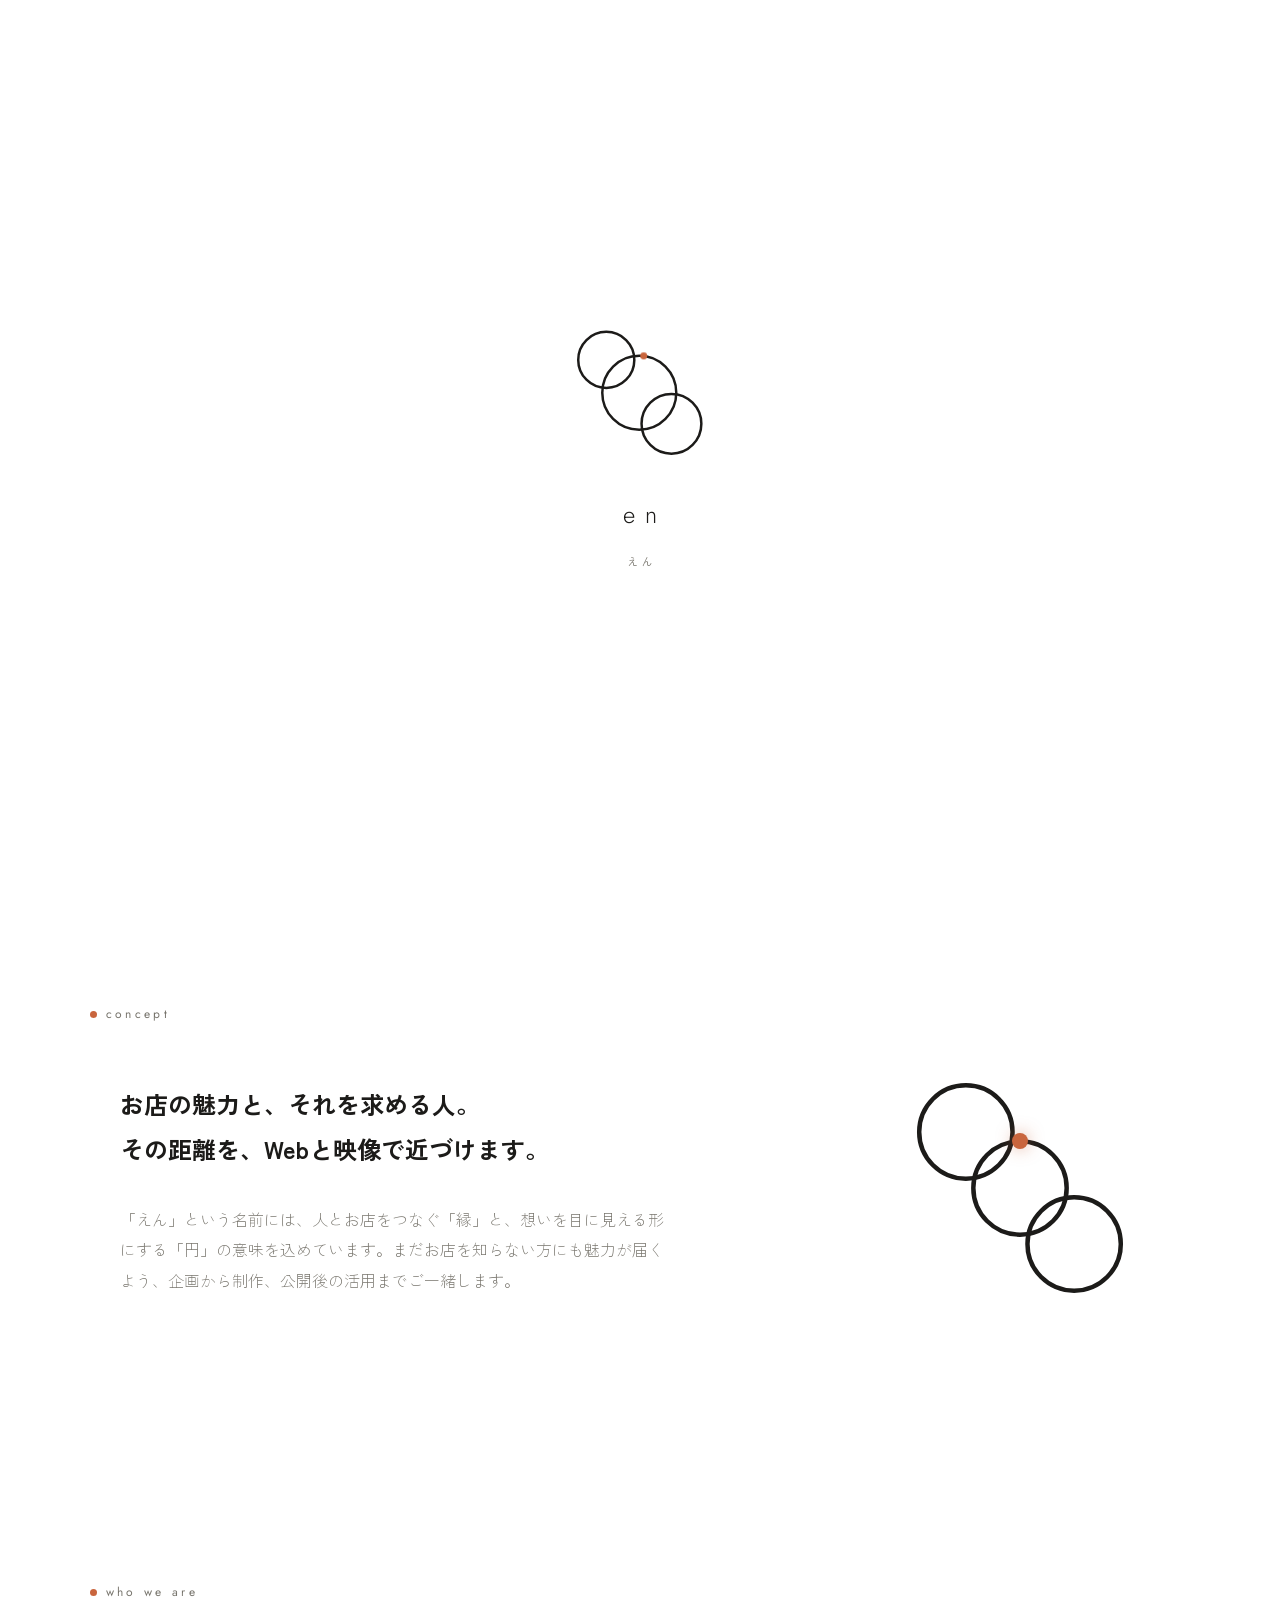
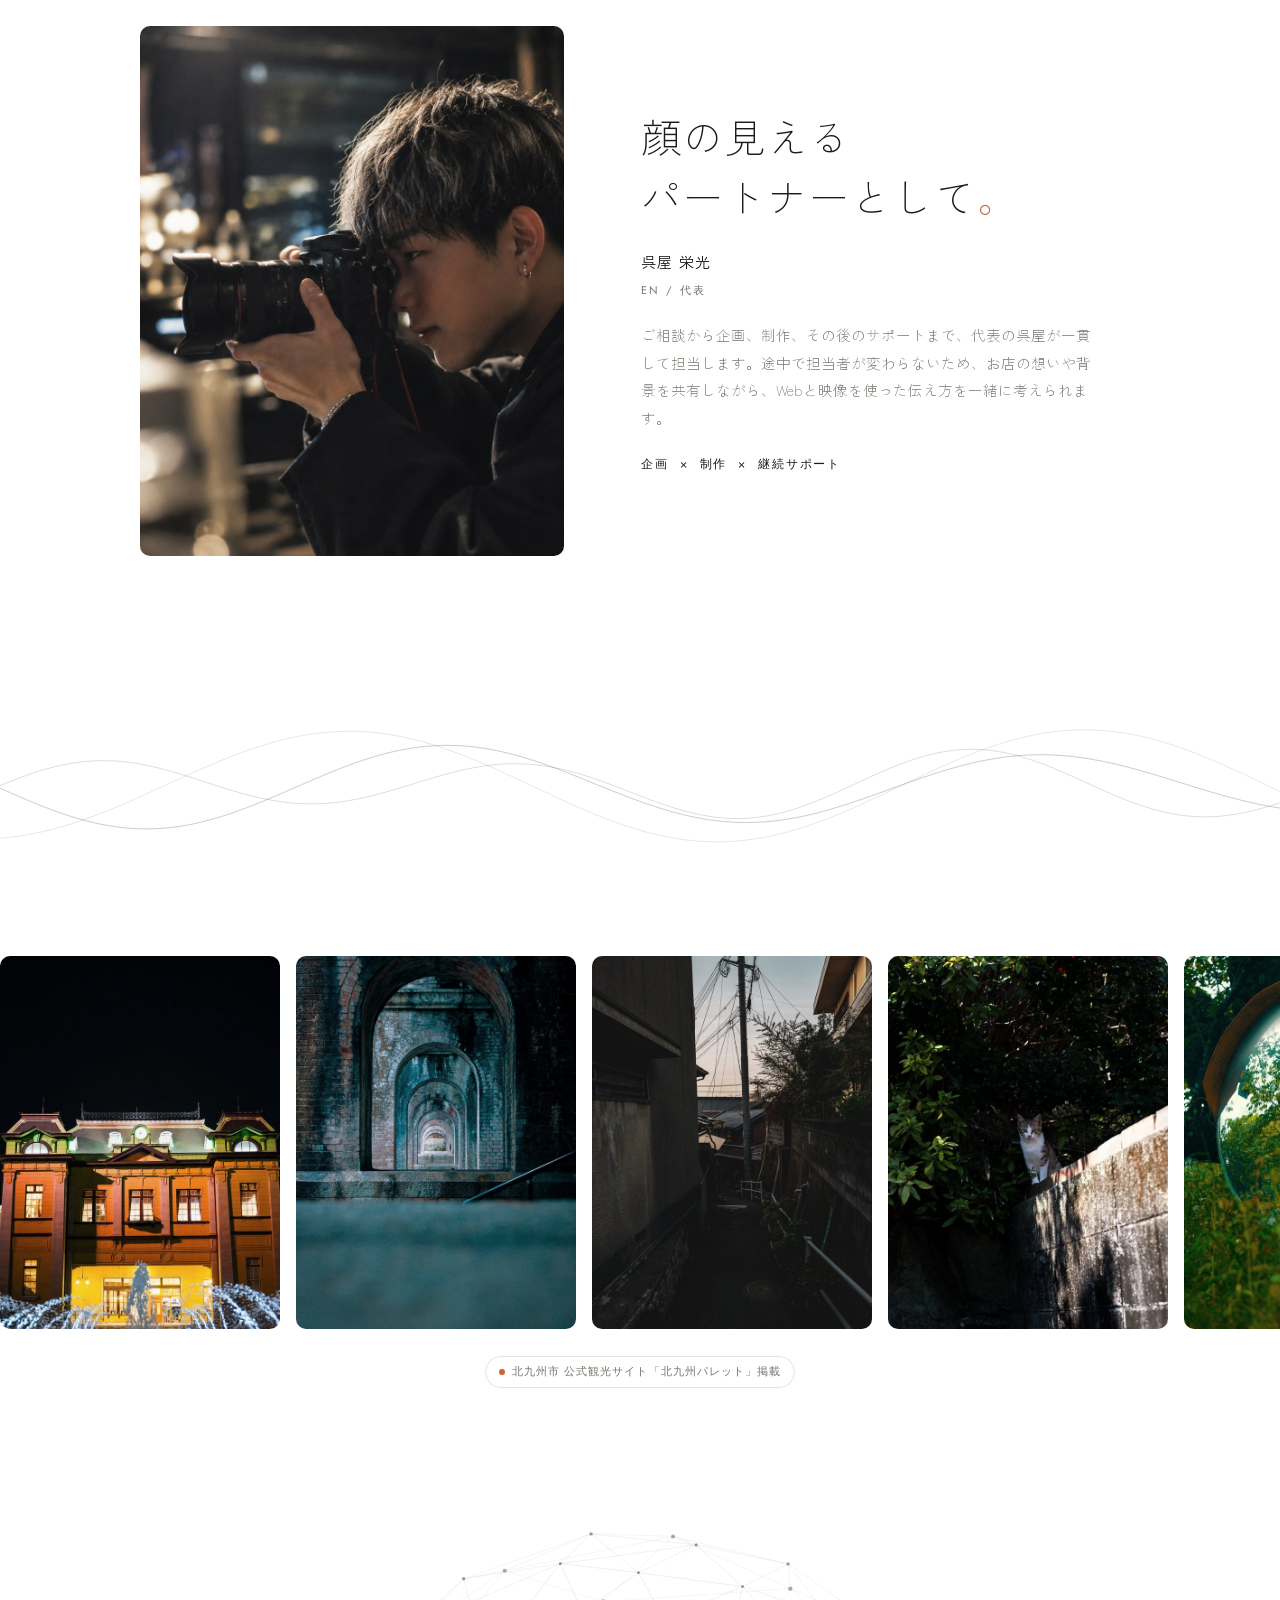
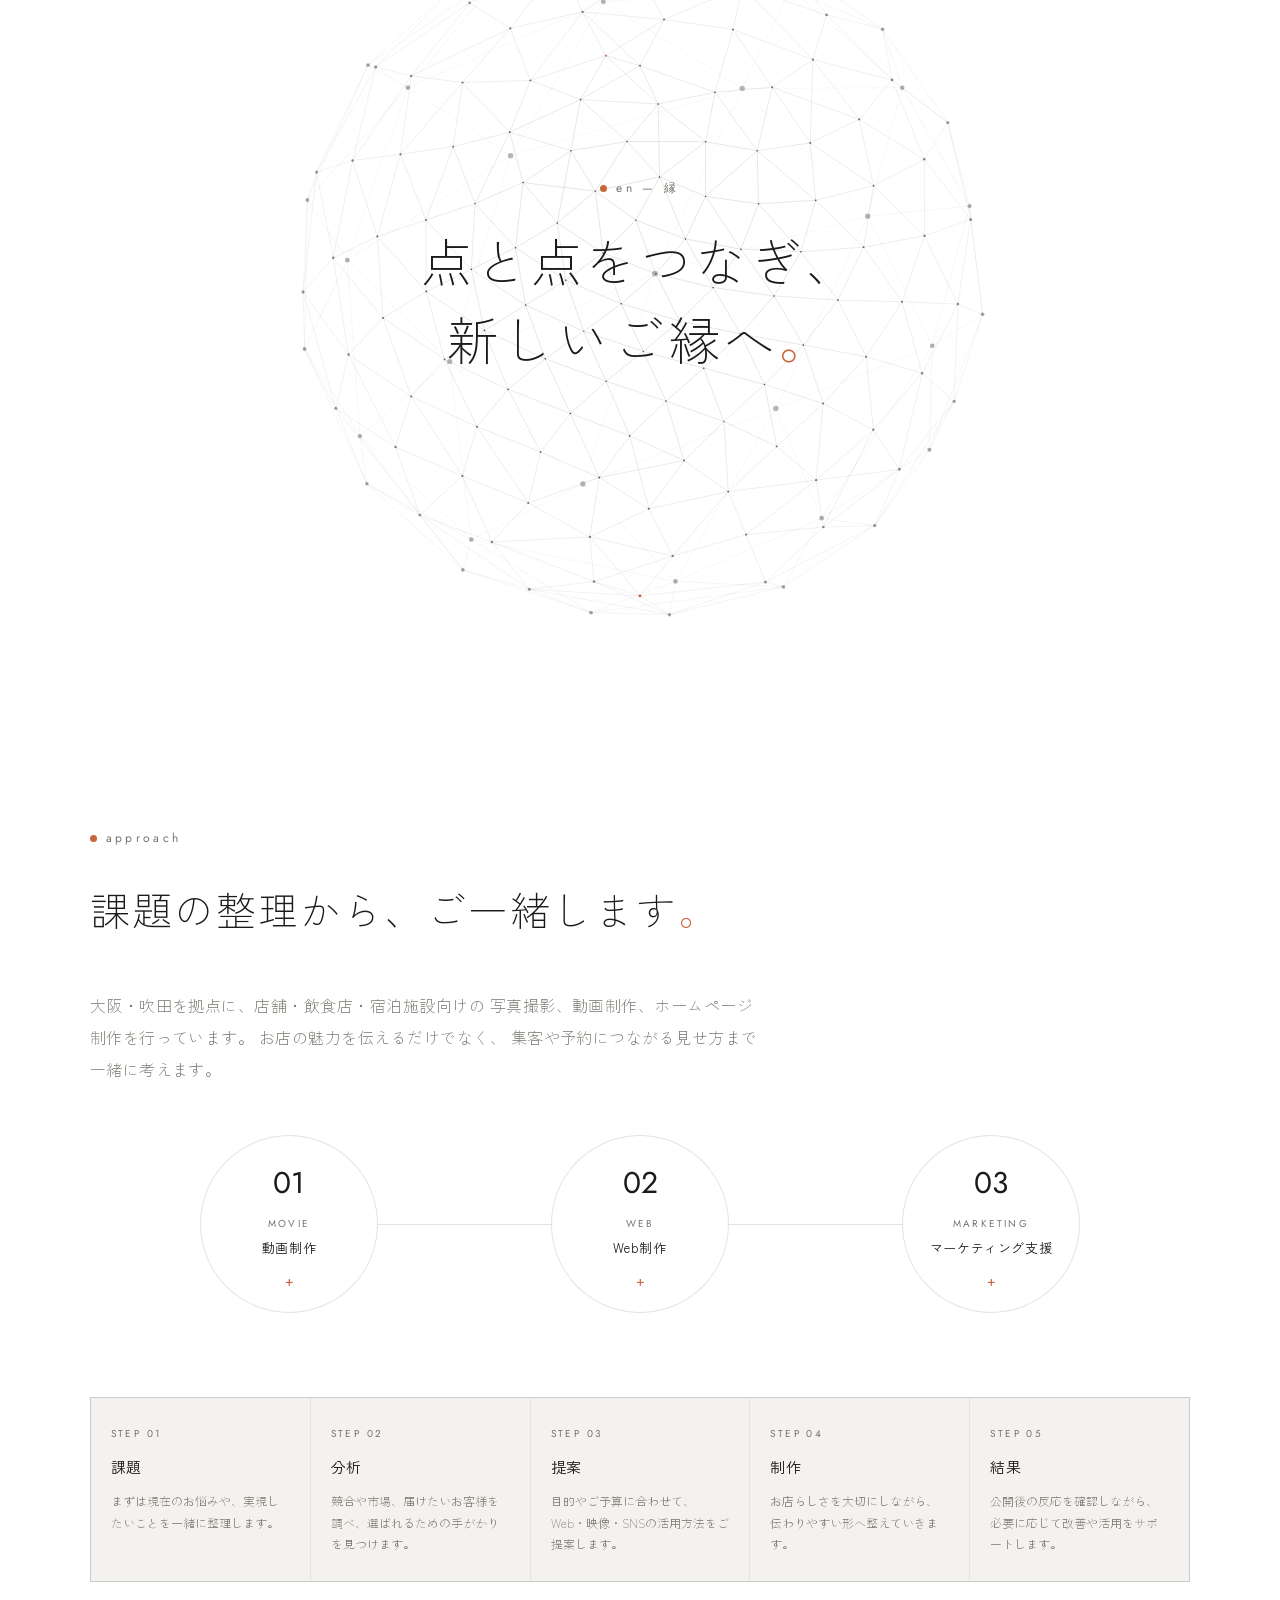
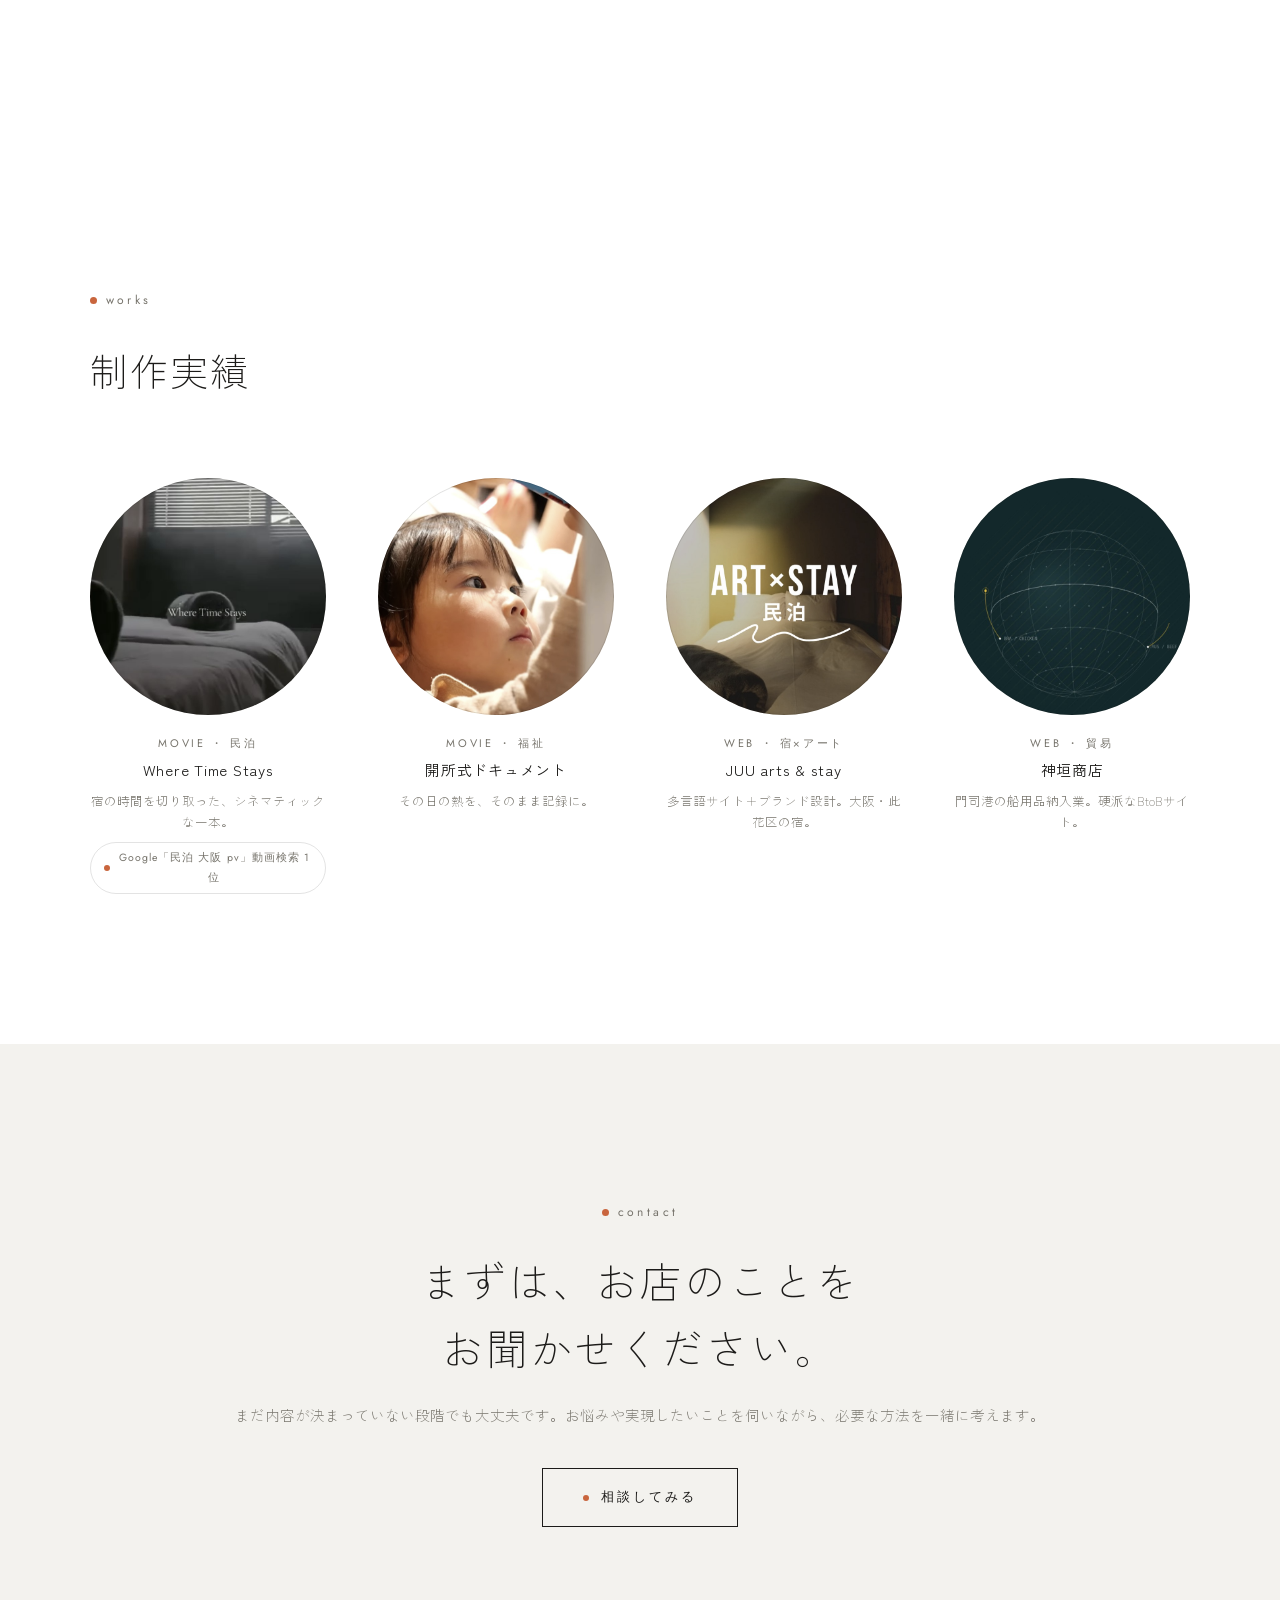
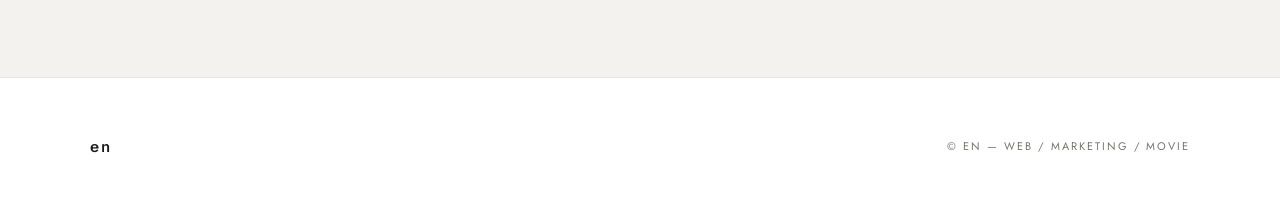
==== commit 4182ce54: "Update index.html" ====
--- a/index.html
+++ b/index.html
@@ -19,6 +19,14 @@
   <link rel="preconnect" href="https://fonts.gstatic.com" crossorigin>
   <link href="https://fonts.googleapis.com/css2?family=Jost:wght@300;400;500&family=Zen+Kaku+Gothic+New:wght@300;400;500&display=swap" rel="stylesheet">
   <link rel="stylesheet" href="css/style.css">
+  <!-- Google tag (gtag.js) -->
+<script async src="https://www.googletagmanager.com/gtag/js?id=G-X1XC6MC2HV"></script>
+<script>
+  window.dataLayer = window.dataLayer || [];
+  function gtag(){dataLayer.push(arguments);}
+  gtag('js', new Date());
+  gtag('config', 'G-X1XC6MC2HV');
+</script>
 </head>
 
 <body>
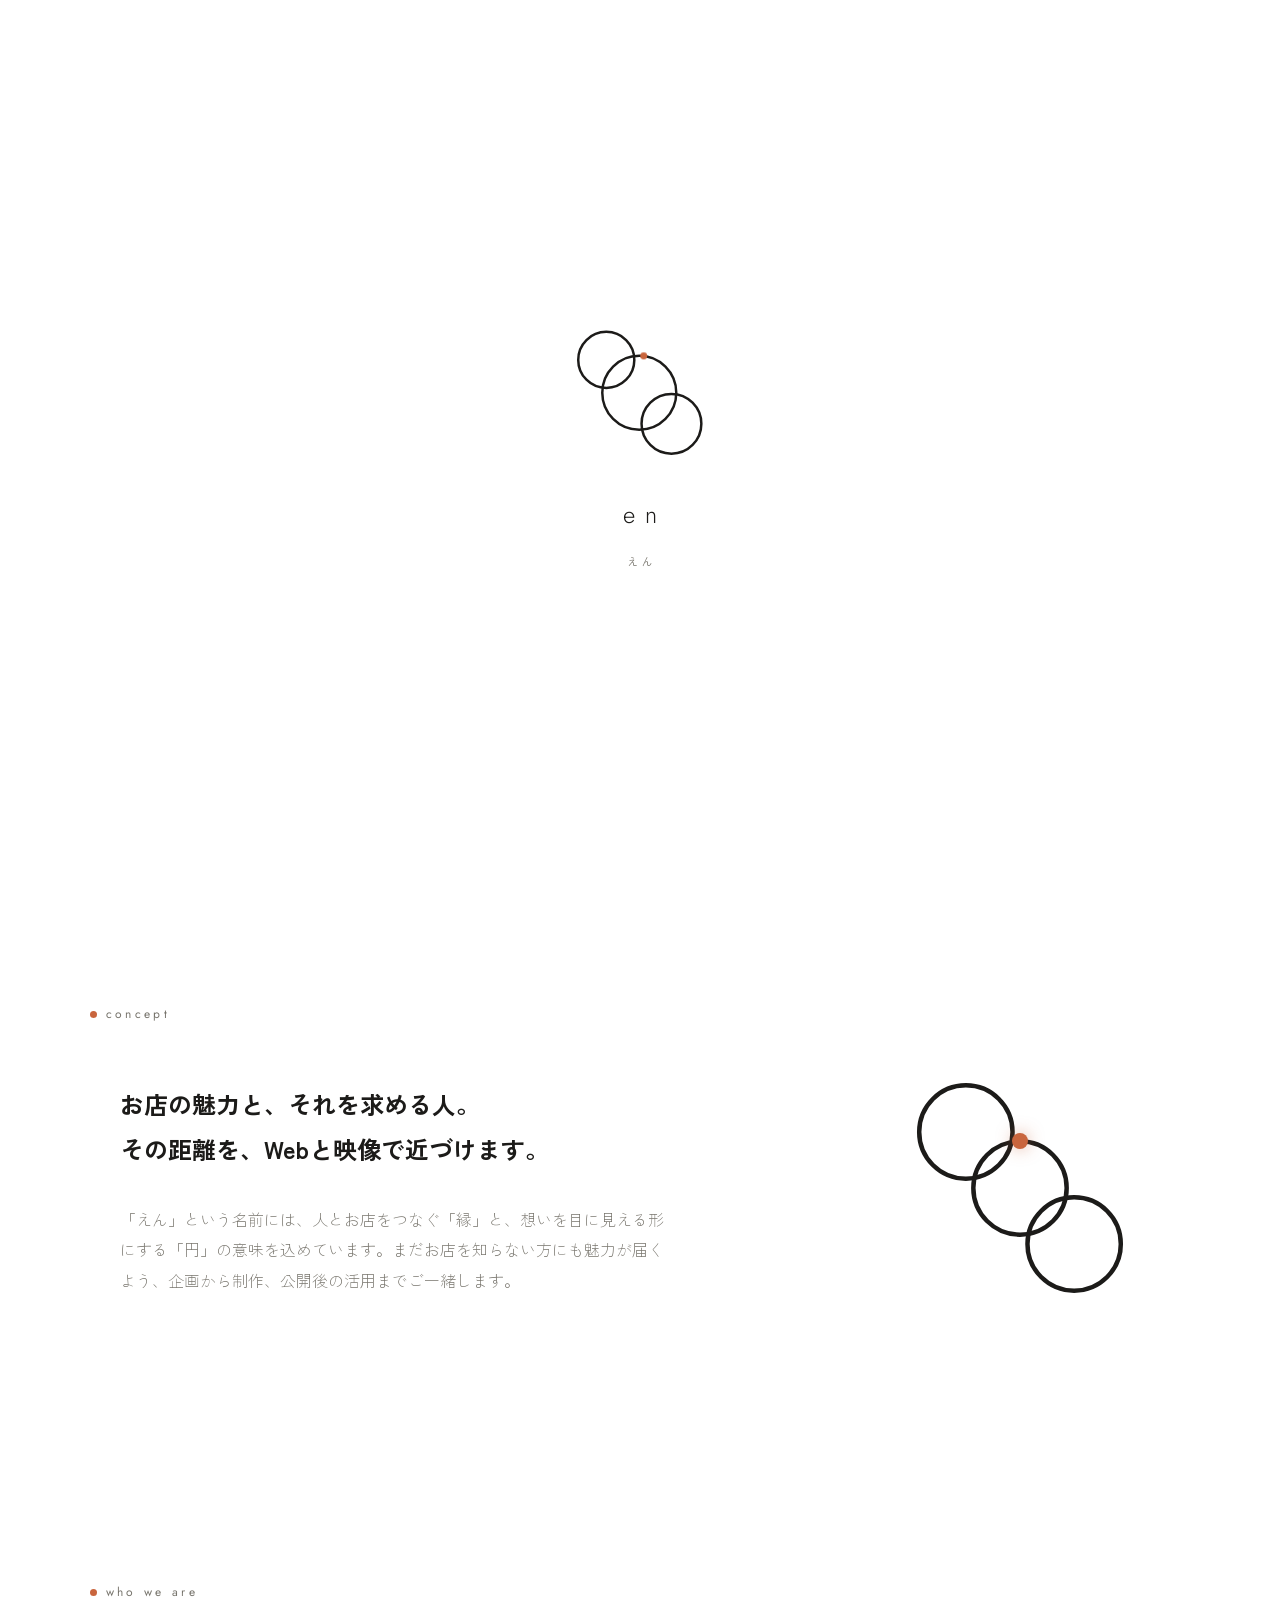
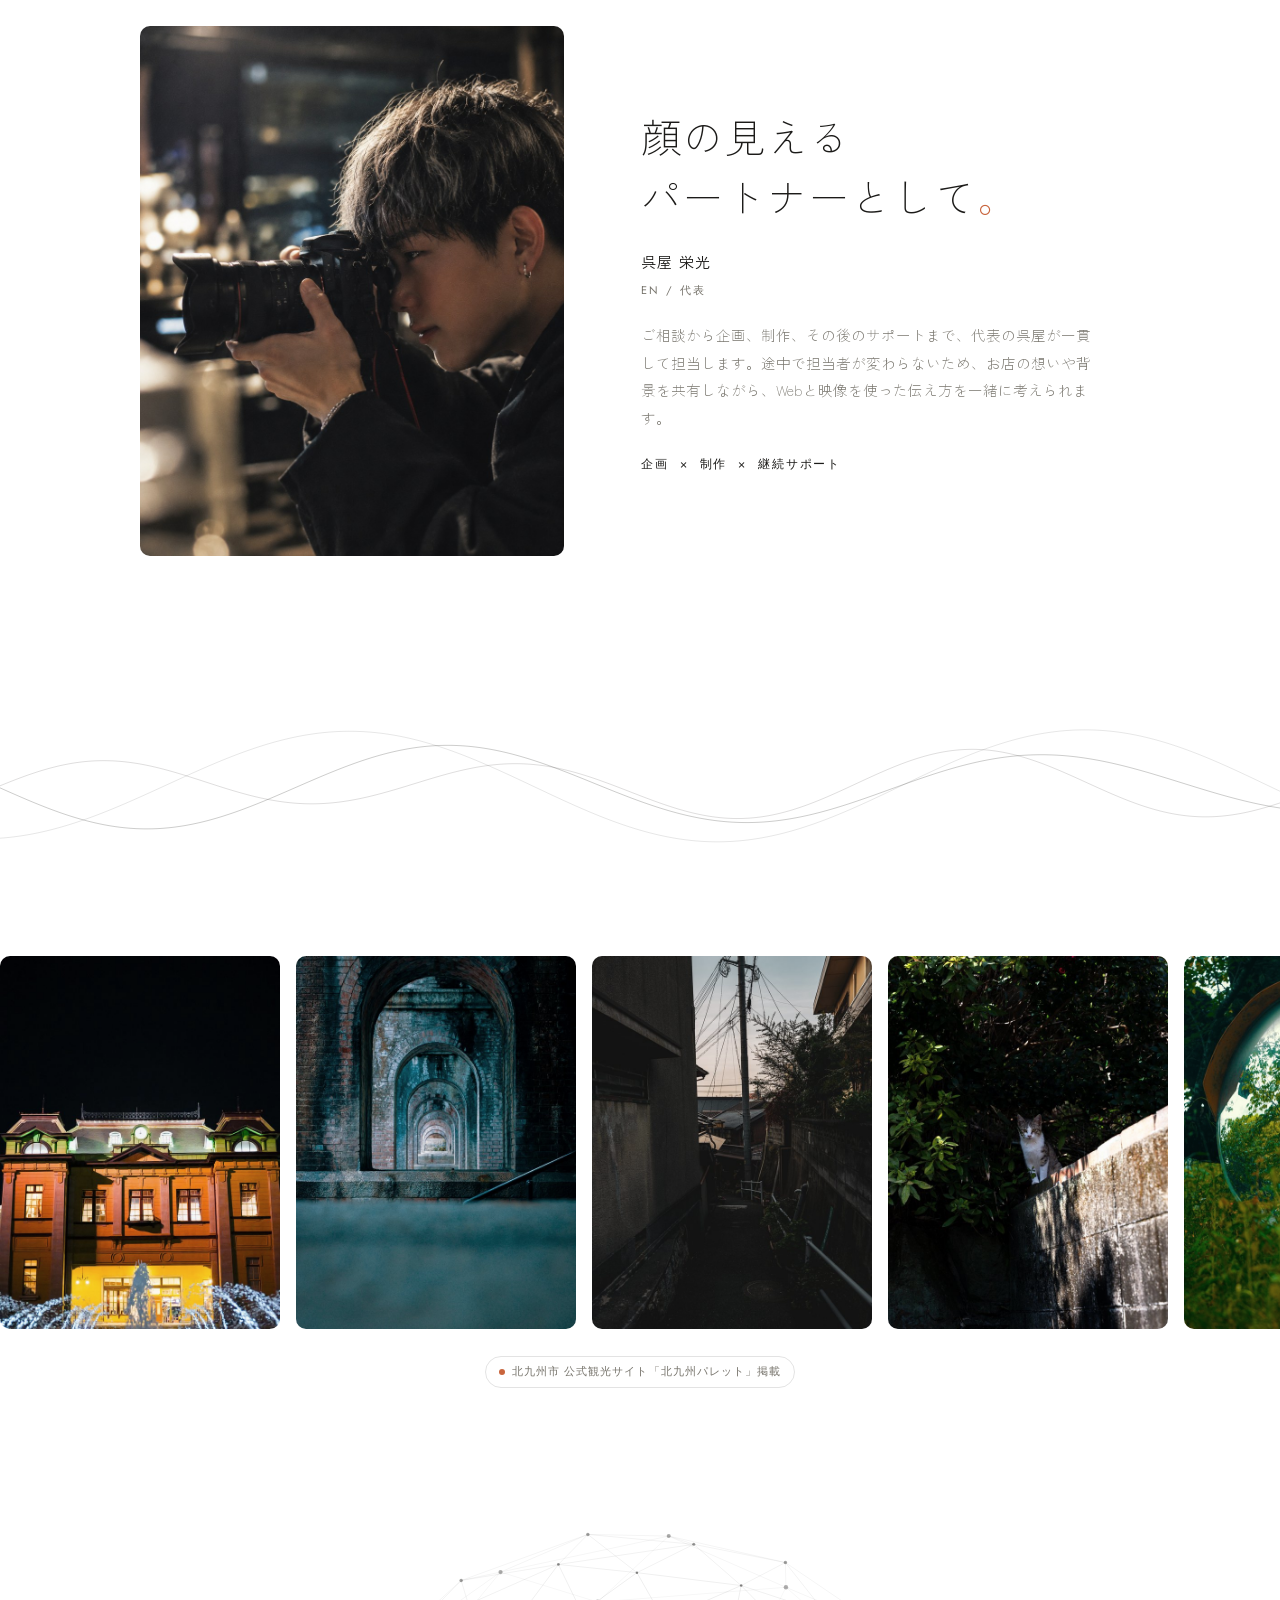
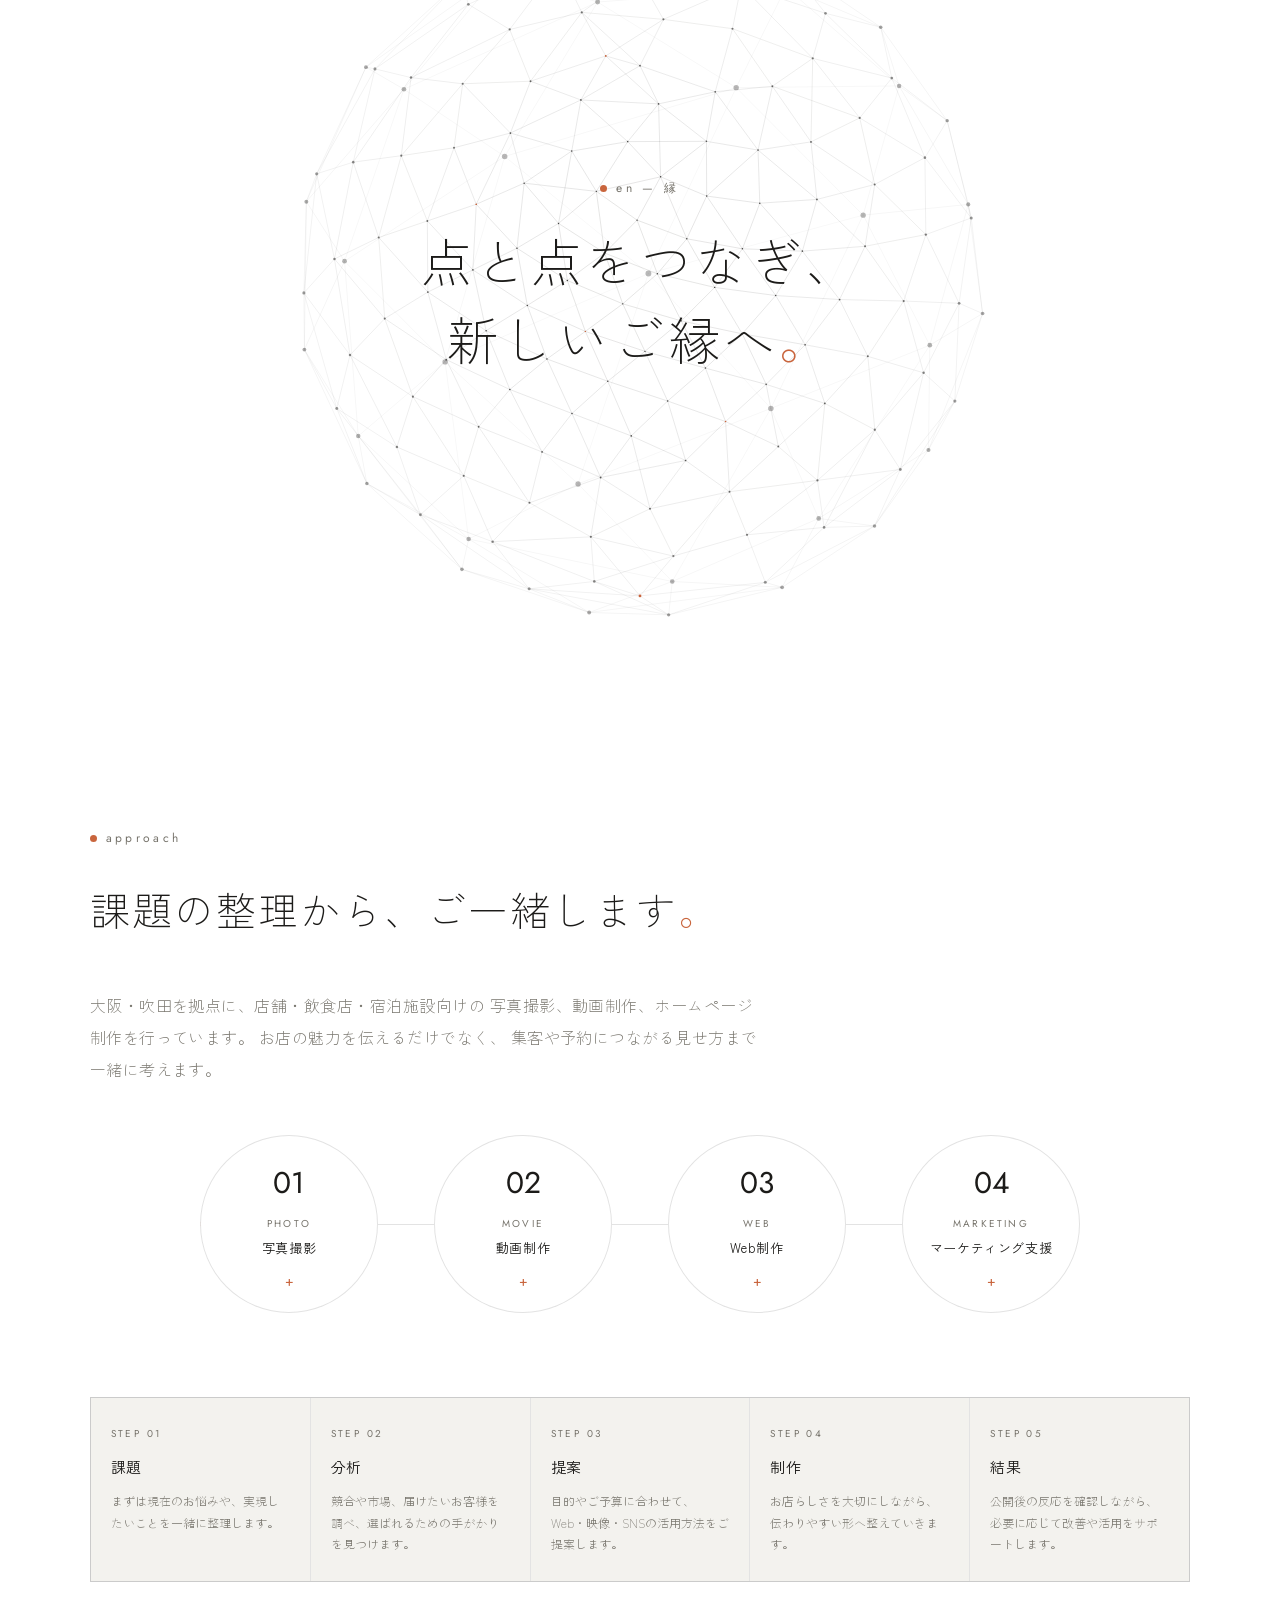
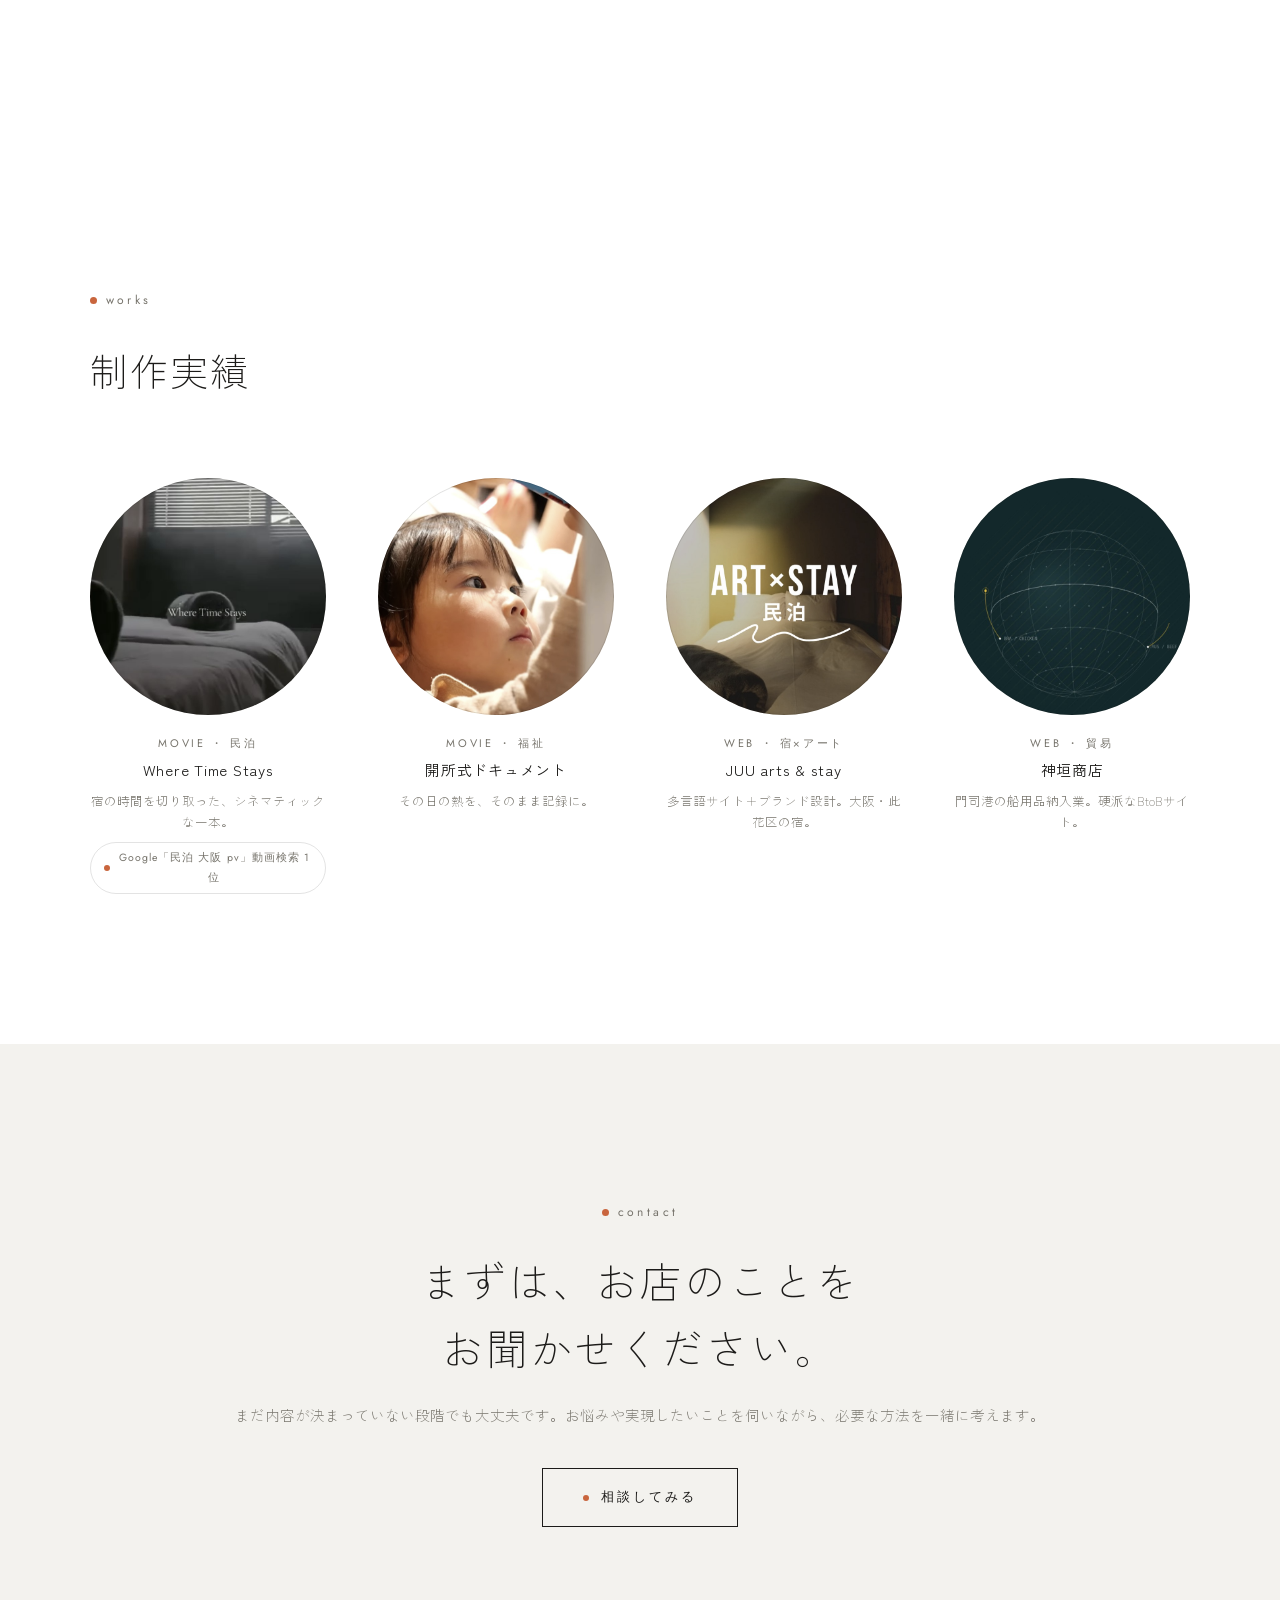
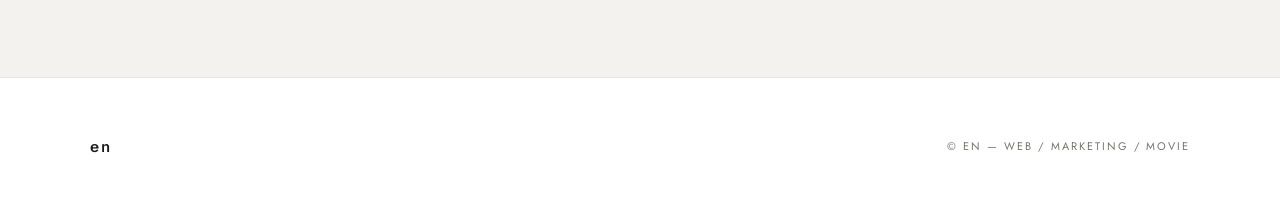
==== commit a8f9e2d4: "Add files via upload" ====
--- a/index.html
+++ b/index.html
@@ -58,6 +58,7 @@
 
 <nav class="nav__links" id="links">
   <a href="#top">Top</a>
+  <a href="/photo">Photo</a>
   <a href="/movie">Movie</a>
   <a href="/web">Web</a>
   <a href="#works">Works</a>
@@ -184,16 +185,20 @@
 </p>
     <div class="nodes">
       <span class="nodes__dot" aria-hidden="true"></span>
+      <a class="node reveal" href="photo.html">
+        <span class="node__num">01</span><span class="node__cat">Photo</span>
+        <span class="node__jp">写真撮影</span><span class="node__plus">+</span>
+      </a>
       <a class="node reveal" href="movie.html">
-        <span class="node__num">01</span><span class="node__cat">Movie</span>
+        <span class="node__num">02</span><span class="node__cat">Movie</span>
         <span class="node__jp">動画制作</span><span class="node__plus">+</span>
       </a>
       <a class="node reveal" href="web.html">
-        <span class="node__num">02</span><span class="node__cat">Web</span>
+        <span class="node__num">03</span><span class="node__cat">Web</span>
         <span class="node__jp">Web制作</span><span class="node__plus">+</span>
       </a>
       <a class="node reveal" href="web.html#strategy">
-        <span class="node__num">03</span><span class="node__cat">Marketing</span>
+        <span class="node__num">04</span><span class="node__cat">Marketing</span>
         <span class="node__jp">マーケティング支援</span><span class="node__plus">+</span>
       </a>
     </div>
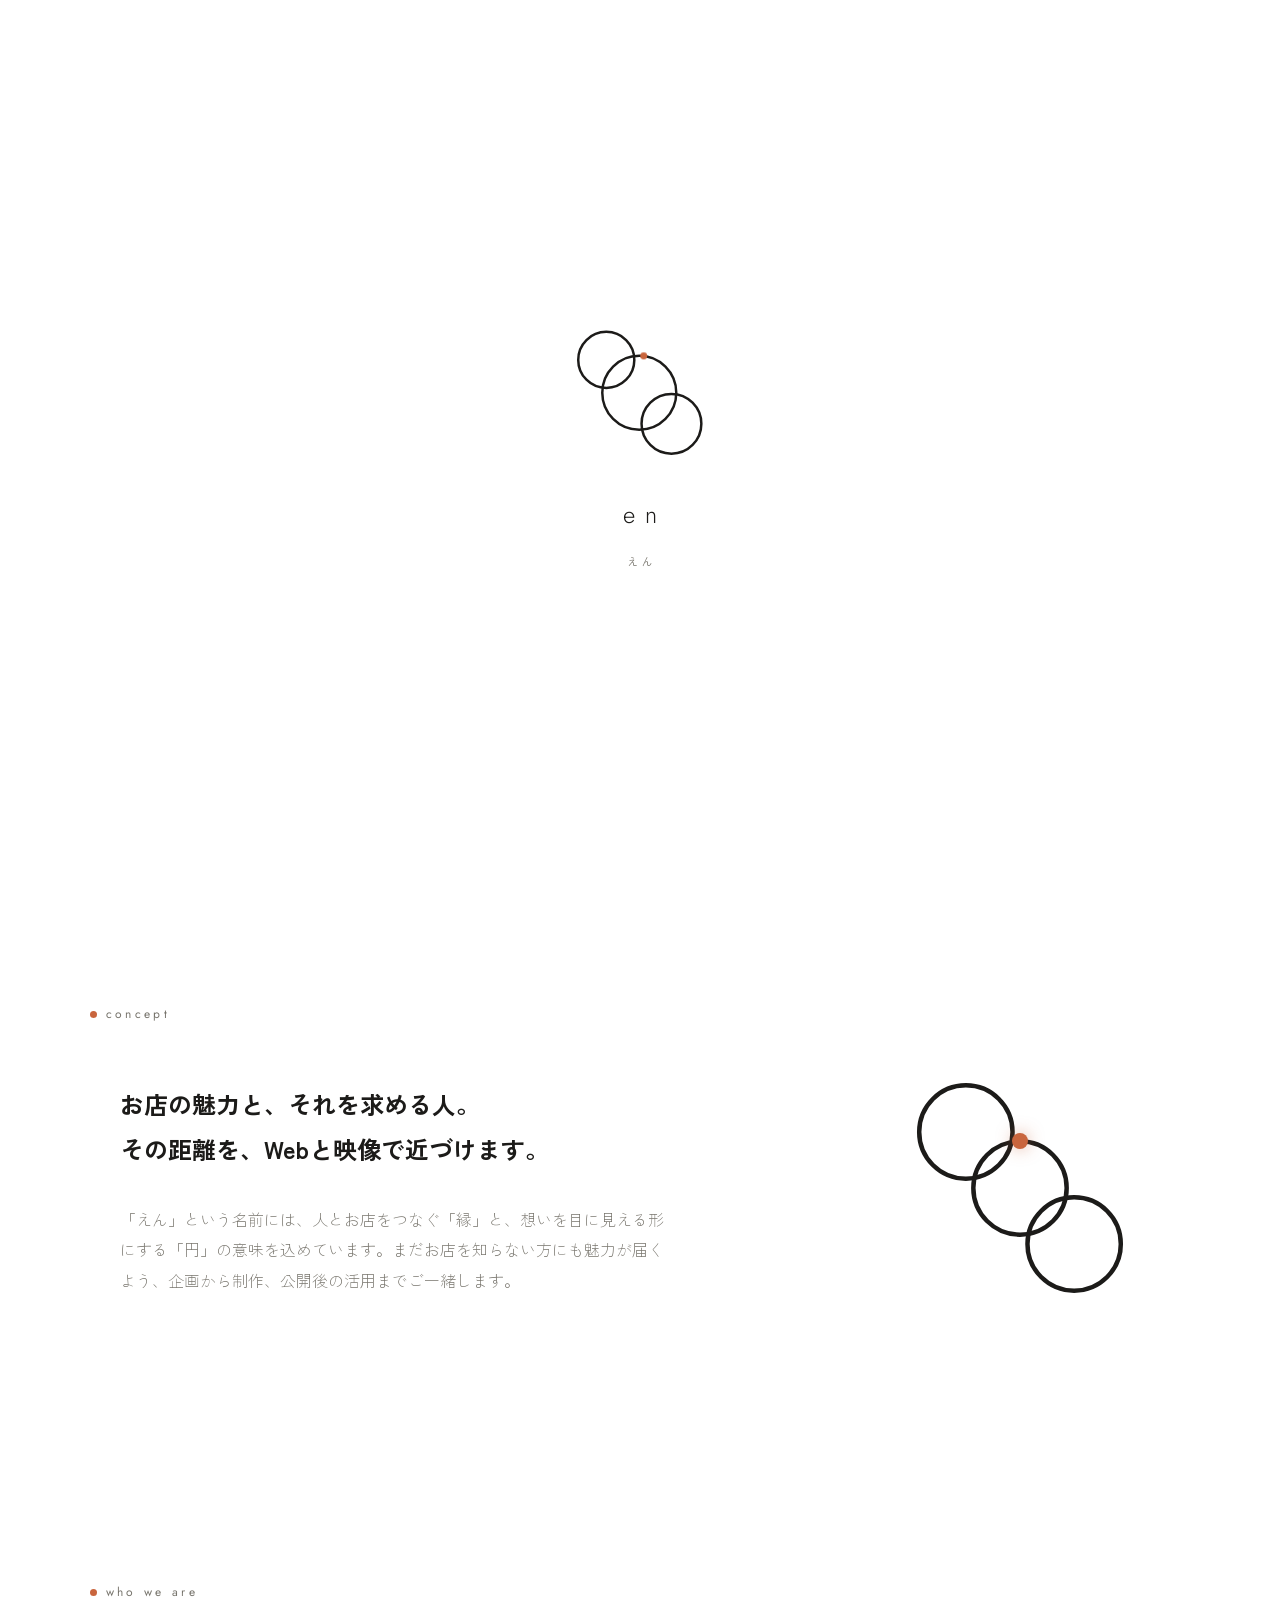
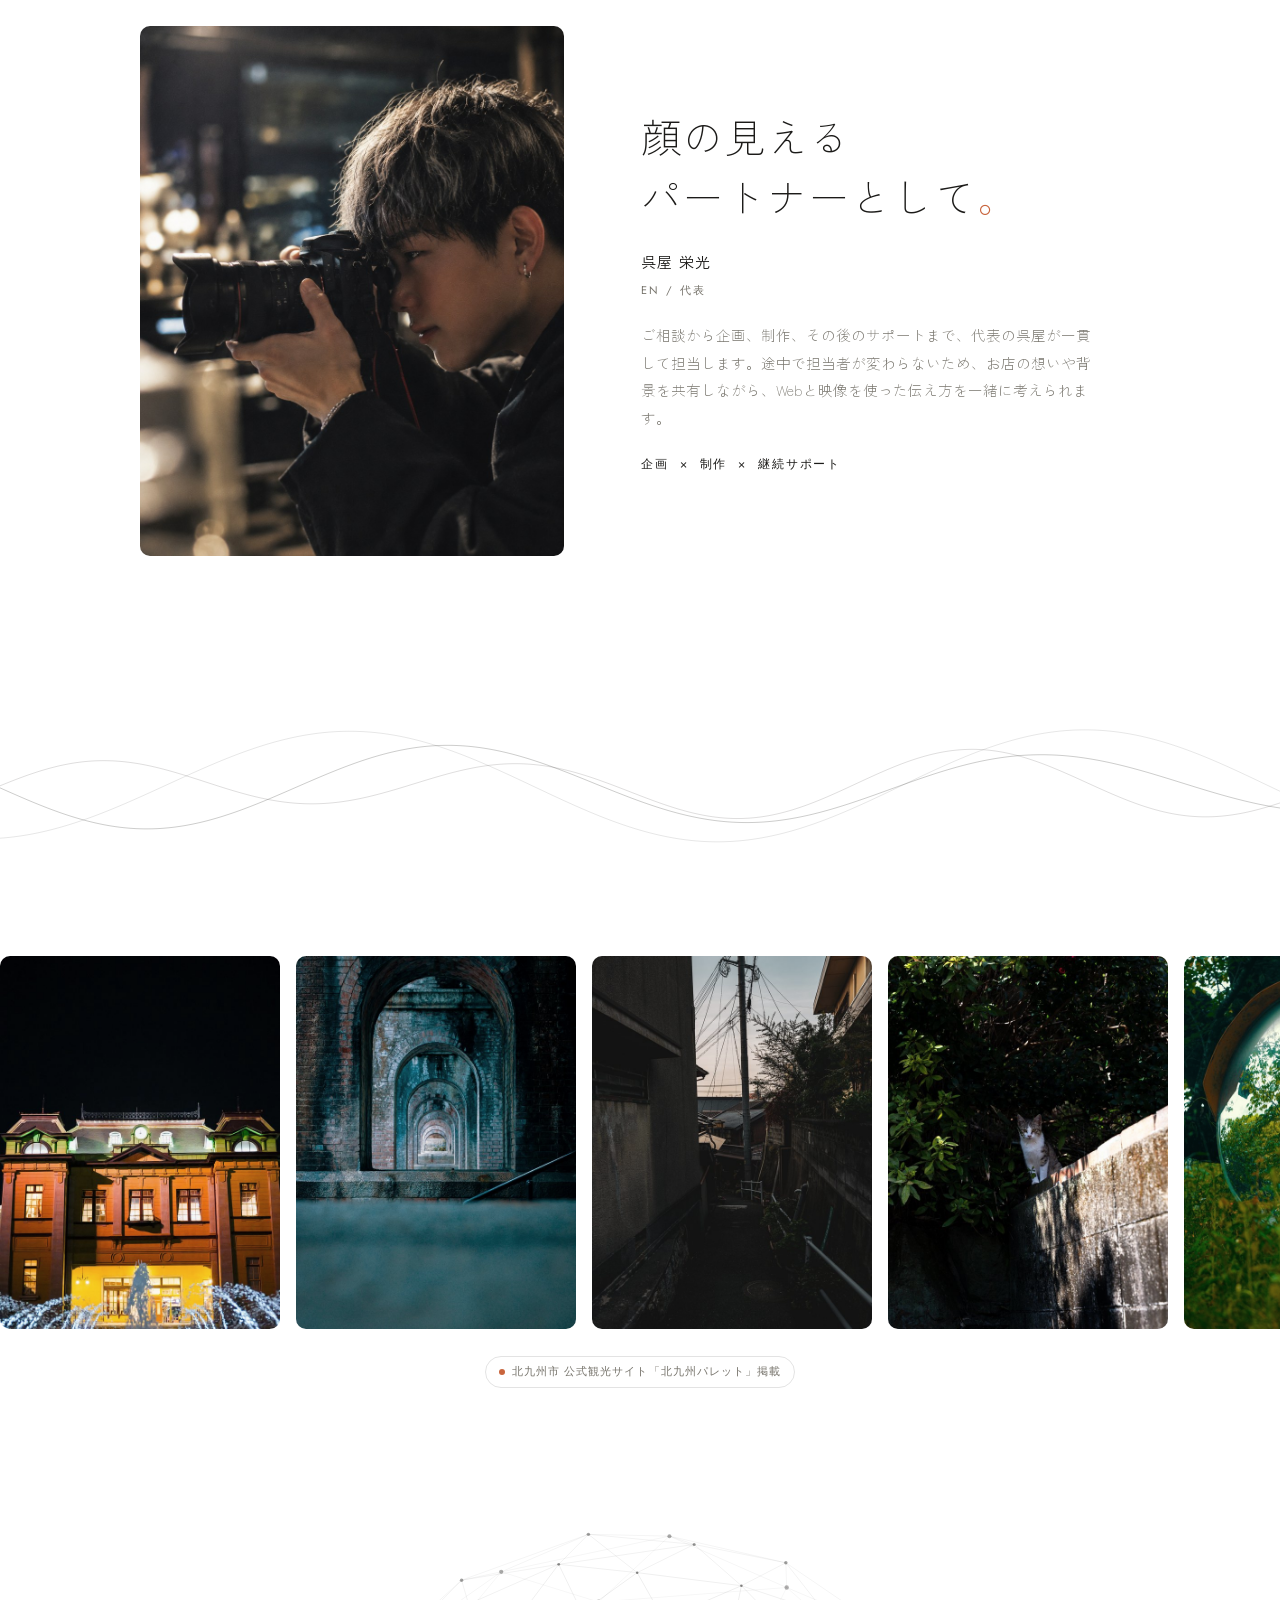
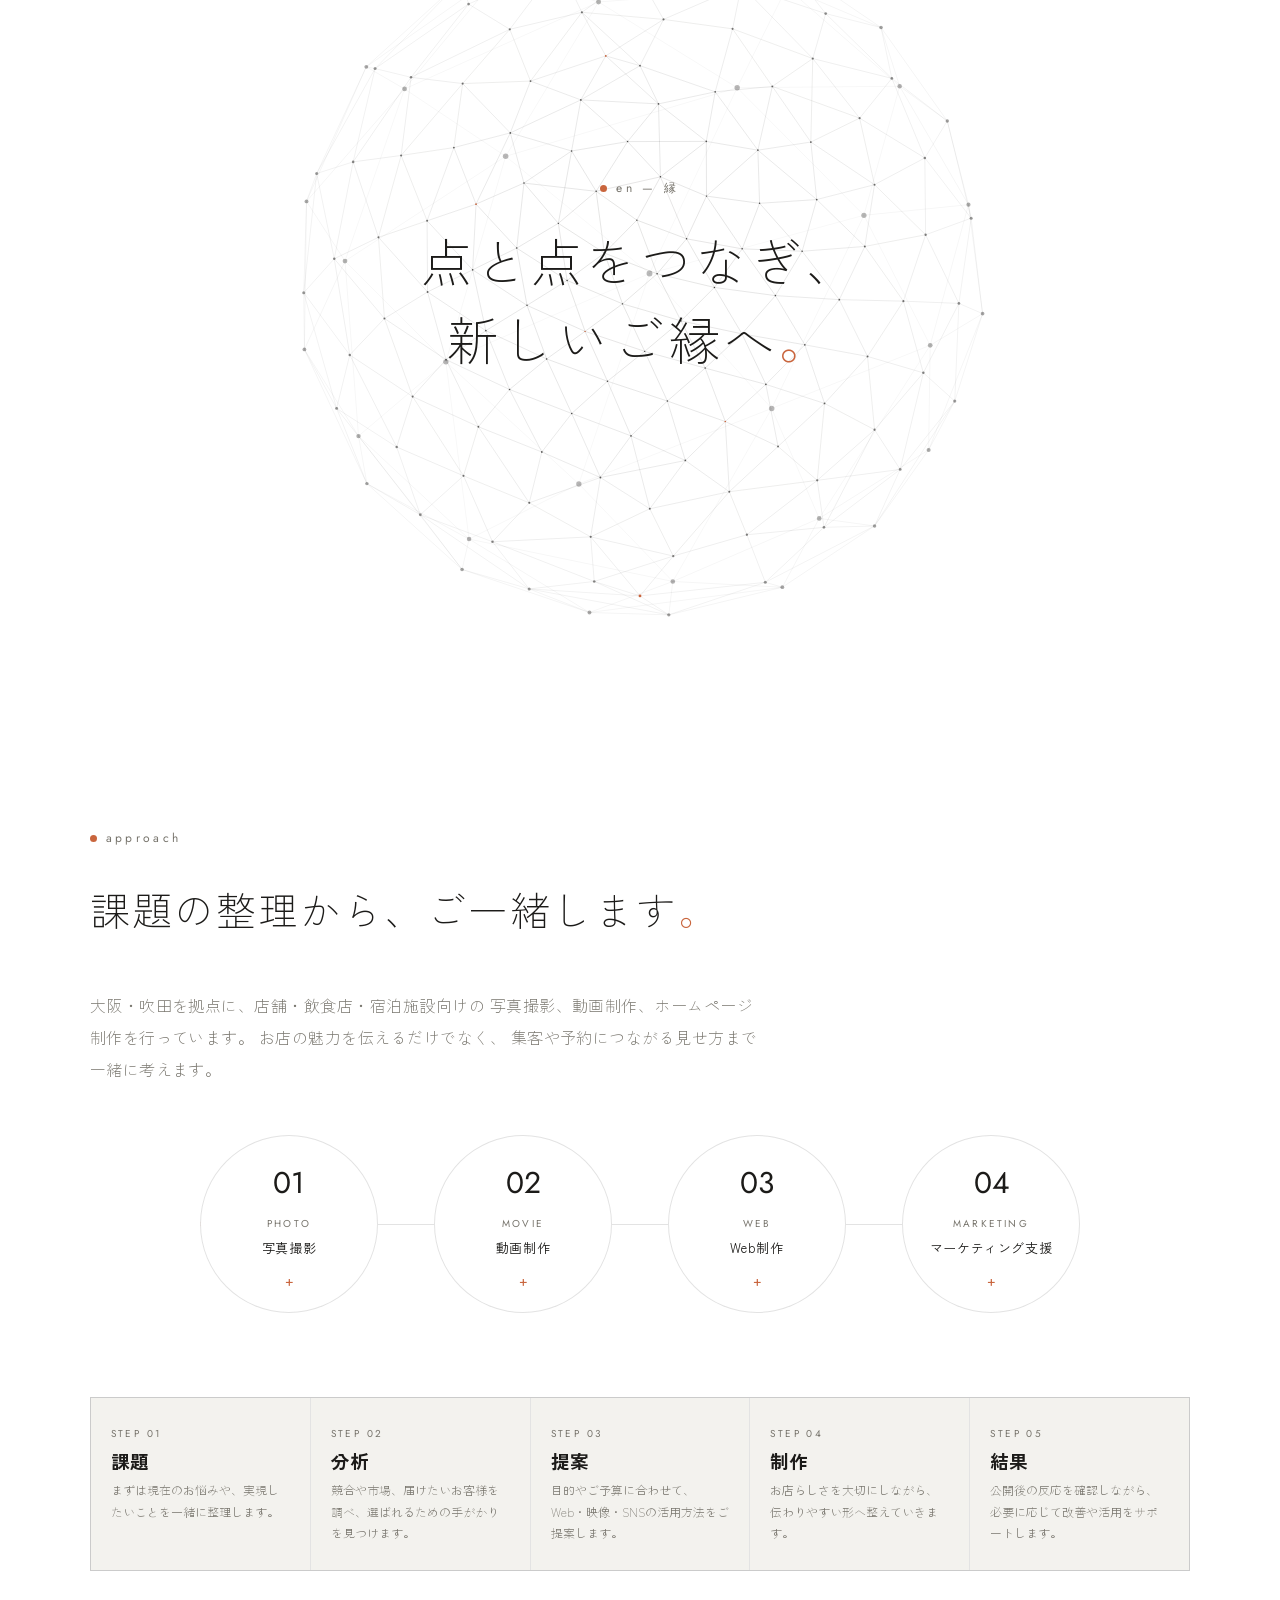
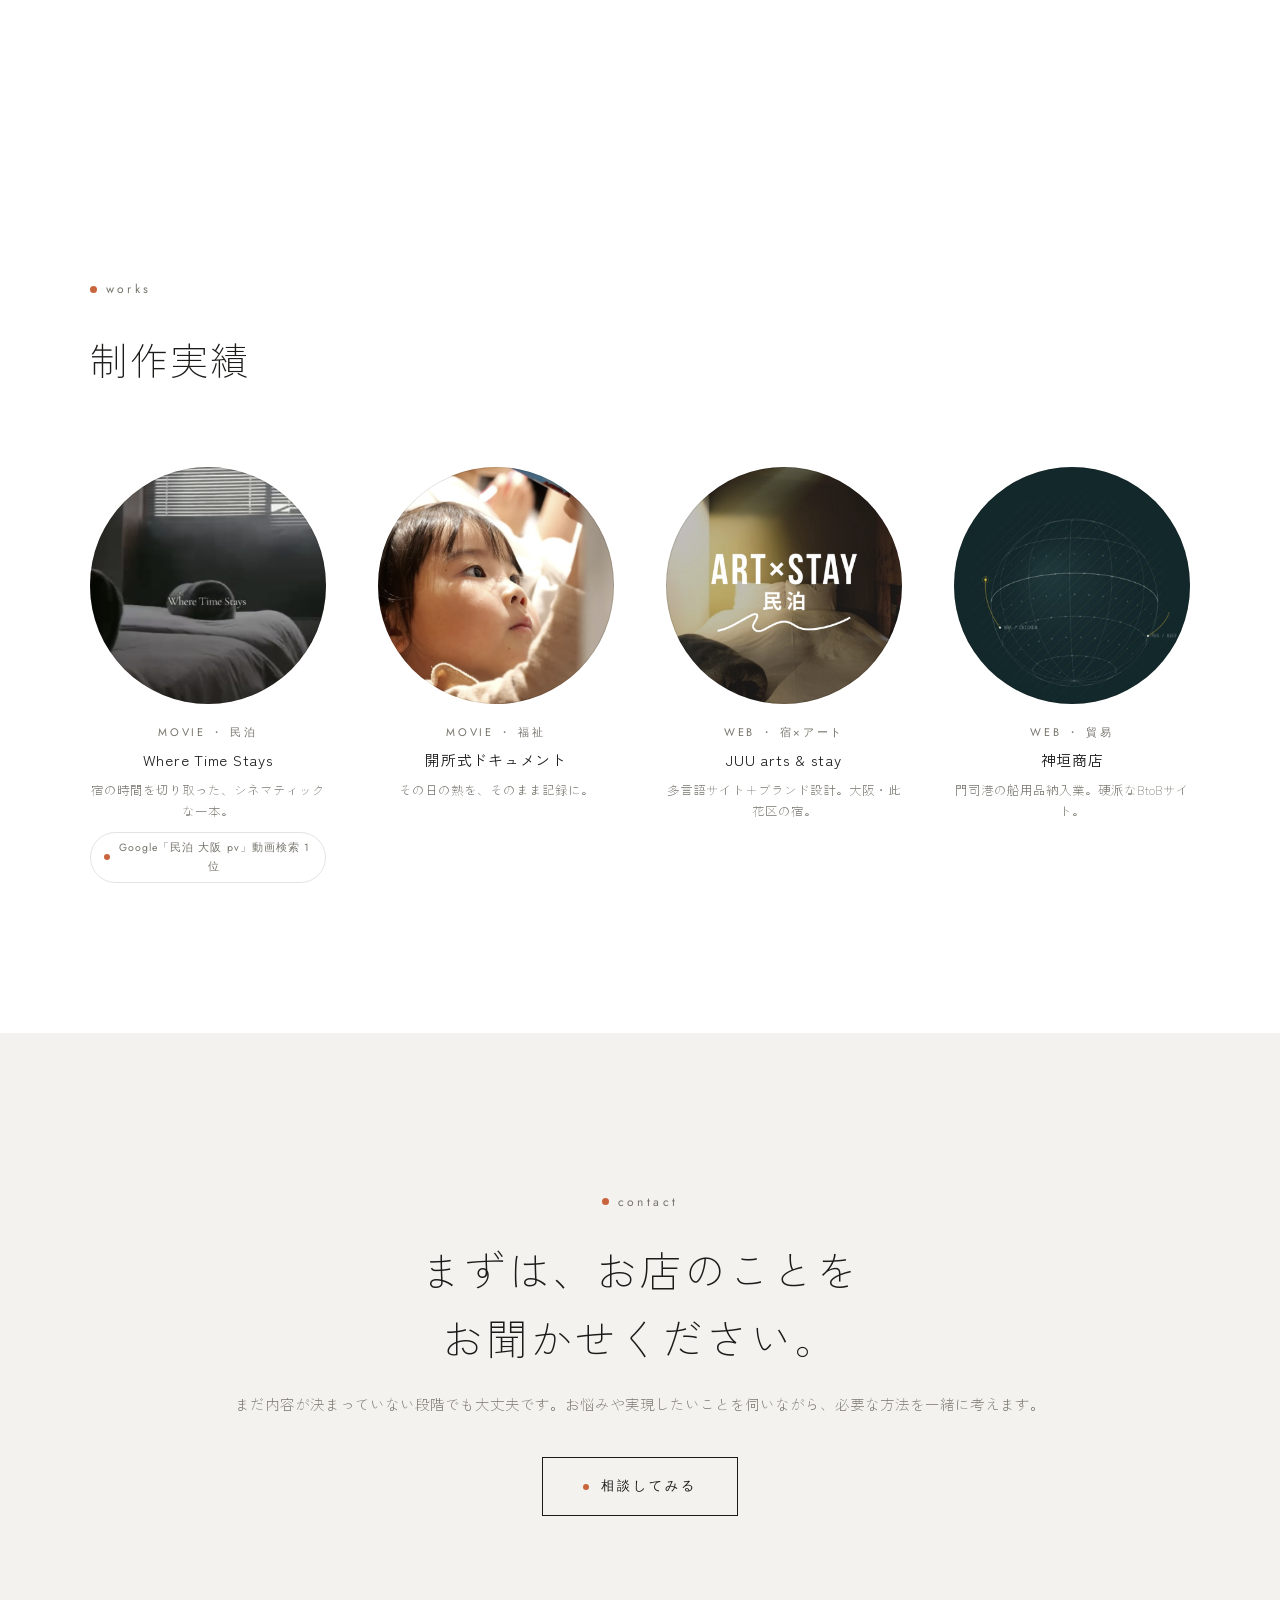
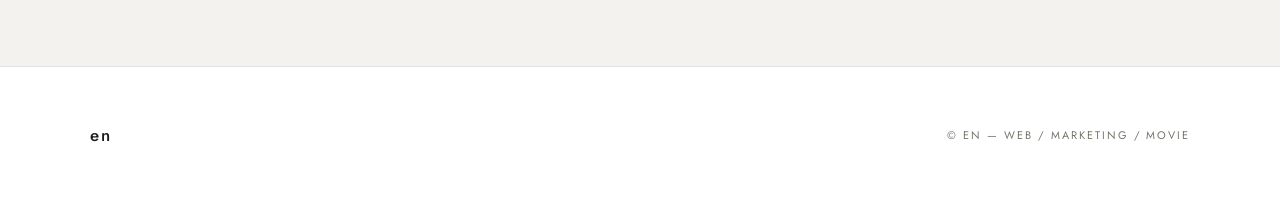
==== commit 72389a1d: "Update index.html" ====
--- a/index.html
+++ b/index.html
@@ -204,11 +204,11 @@
     </div>
 
     <ol class="steps">
-      <li class="step reveal"><div class="n">STEP 01</div><h4>課題</h4><p>まずは現在のお悩みや、実現したいことを一緒に整理します。</p></li>
-      <li class="step reveal"><div class="n">STEP 02</div><h4>分析</h4><p>競合や市場、届けたいお客様を調べ、選ばれるための手がかりを見つけます。</p></li>
-      <li class="step reveal"><div class="n">STEP 03</div><h4>提案</h4><p>目的やご予算に合わせて、Web・映像・SNSの活用方法をご提案します。</p></li>
-      <li class="step reveal"><div class="n">STEP 04</div><h4>制作</h4><p>お店らしさを大切にしながら、伝わりやすい形へ整えていきます。</p></li>
-      <li class="step reveal"><div class="n">STEP 05</div><h4>結果</h4><p>公開後の反応を確認しながら、必要に応じて改善や活用をサポートします。</p></li>
+      <li class="step reveal"><div class="n">STEP 01</div><h3>課題</h3><p>まずは現在のお悩みや、実現したいことを一緒に整理します。</p></li>
+      <li class="step reveal"><div class="n">STEP 02</div><h3>分析</h3><p>競合や市場、届けたいお客様を調べ、選ばれるための手がかりを見つけます。</p></li>
+      <li class="step reveal"><div class="n">STEP 03</div><h3>提案</h3><p>目的やご予算に合わせて、Web・映像・SNSの活用方法をご提案します。</p></li>
+      <li class="step reveal"><div class="n">STEP 04</div><h3>制作</h3><p>お店らしさを大切にしながら、伝わりやすい形へ整えていきます。</p></li>
+      <li class="step reveal"><div class="n">STEP 05</div><h3>結果</h3><p>公開後の反応を確認しながら、必要に応じて改善や活用をサポートします。</p></li>
     </ol>
   </section>
 
--- a/css/style.css
+++ b/css/style.css
@@ -360,7 +360,7 @@
     max-height: 0; overflow: hidden; transition: max-height .45s ease;
     box-shadow: 0 1px 0 var(--line);
   }
-  .nav__links.open { max-height: 320px; }  /* script.js が .open を付けると開く */
+  .nav__links.open { max-height: 420px; }  /* script.js が .open を付けると開く（リンク6つ分）*/
   .nav__links a { width: 100%; text-align: center; padding: 18px 0; border-top: 1px solid var(--line); }
   .nav__links a::after { display: none; }
   .concept__rings { opacity: .05; right: -180px; }
